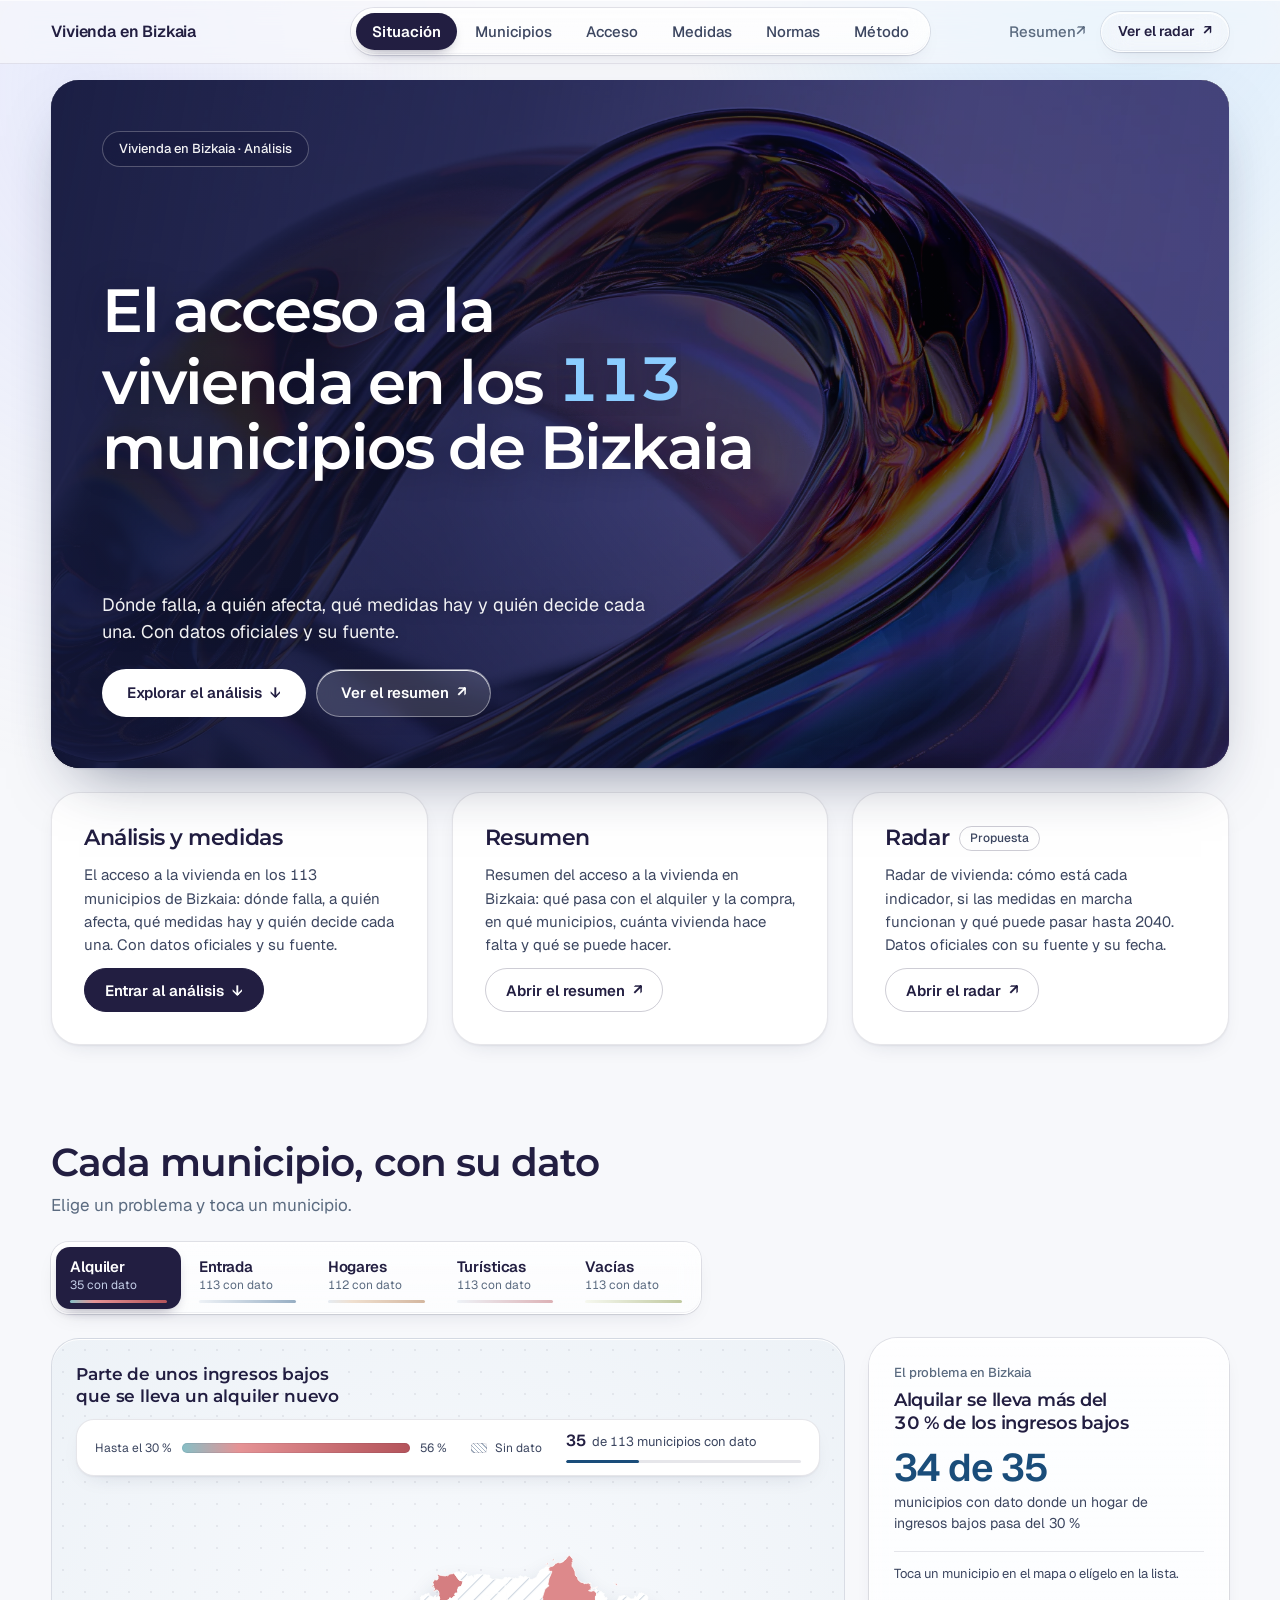
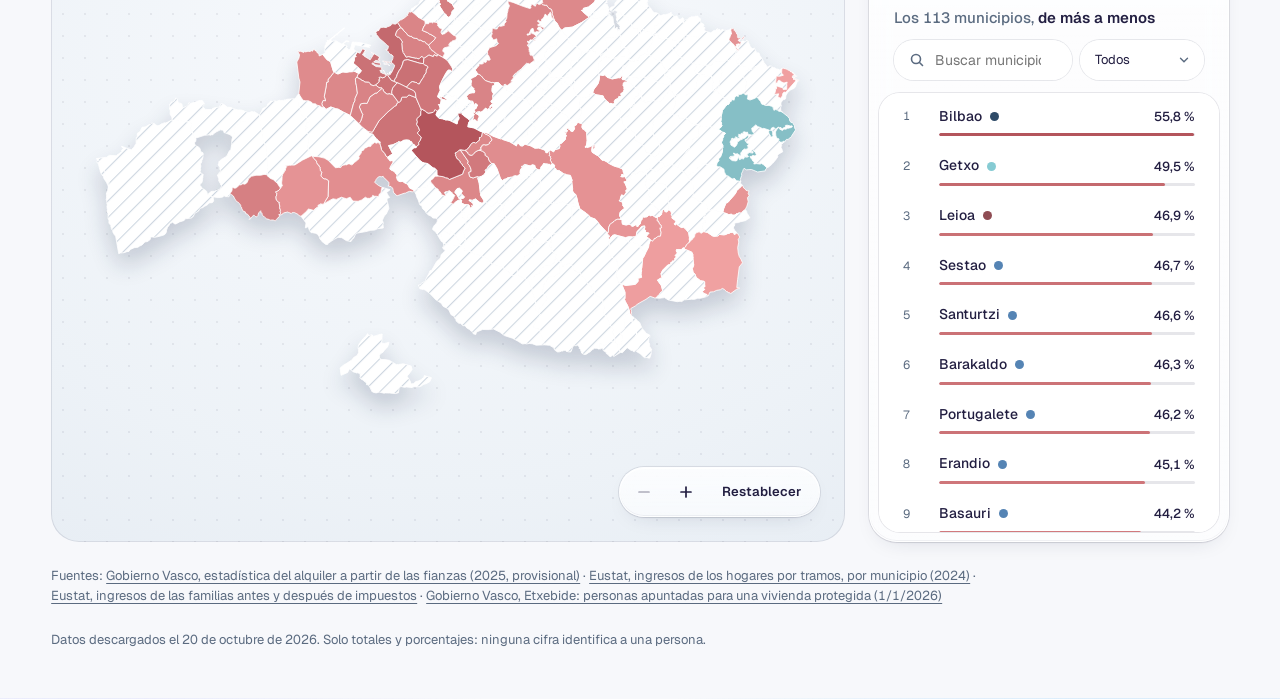
==== sprint-03-1/app/index.html @ aca53861 "Portada de dos tiempos: hero A/B con fondo flow y puerta a los tres productos; sin scroll-jacking ni" ====
<!doctype html>
<html lang="es">
<head>
  <meta charset="utf-8">
  <meta name="viewport" content="width=device-width, initial-scale=1, viewport-fit=cover">
  <title>Vivienda en Bizkaia · Análisis</title>
  <meta name="robots" content="noindex">
  <link rel="icon" href="data:,">
  <link rel="preconnect" href="https://fonts.googleapis.com">
  <link rel="preconnect" href="https://fonts.gstatic.com" crossorigin>
  <link rel="stylesheet" href="https://fonts.googleapis.com/css2?family=Montserrat:wght@500;600;700&family=Geist:wght@400;500;600&family=Geist+Mono:wght@400;500&display=swap">
  <!-- sistema tipográfico único (typography.css), tokens y materiales del Design System (tokens.css), marco compartido (cabecera, menú, botones)
       y una hoja por vista: solo está activa la de la vista abierta -->
  <link rel="stylesheet" href="css/typography.css">
  <link rel="stylesheet" href="css/tokens.css">
  <link rel="stylesheet" href="css/marco.css">
  <link rel="stylesheet" href="css/lectura.css">
  <link rel="stylesheet" href="css/situacion.css" id="css-situacion">
  <link rel="stylesheet" href="css/medidas.css" id="css-medidas">
  <link rel="stylesheet" href="css/medidas-diseno.css" id="css-medidas-diseno">
  <link rel="stylesheet" href="css/municipios.css" id="css-municipios">
  <link rel="stylesheet" href="css/acceso.css" id="css-acceso">
  <link rel="stylesheet" href="css/normas.css" id="css-normas">
  <link rel="stylesheet" href="css/metodo.css" id="css-metodo">
  <link rel="stylesheet" href="css/inicio.css">
  <link rel="stylesheet" href="css/movimiento.css">
  <script src="js/pre-inicio.js"></script>
  <script type="module" src="js/app.js"></script>
  <script type="module" src="js/nav.js"></script>
</head>
<body>
  <a class="salto" href="#vista" id="salto">Saltar al contenido</a>

  <!-- Marco único: las seis pestañas (Situación, Municipios, Acceso, Medidas, Normas y Método) se abren aquí, con el mismo marco, el mismo almacén de datos y el mismo sistema de diseño. -->
  <header class="banda">
    <a class="marca" href="#inicio">Vivienda en Bizkaia</a>
    <nav class="vistas vidrio" aria-label="Pestañas">
      <a href="#situacion" data-vista="situacion">Situación</a>
      <a href="#municipios" data-vista="municipios">Municipios</a>
      <a href="#acceso" data-vista="acceso">Acceso</a>
      <a href="#medidas" data-vista="medidas">Medidas</a>
      <a href="#normas" data-vista="normas">Normas</a>
      <a href="#metodo" data-vista="metodo">Método</a>
    </nav>
    <p class="vista-activa" id="vista-activa">Situación</p>
    <div class="banda-dcha">
      <ul class="otros-productos" aria-label="Otros productos">
        <li class="otro-resumen"><a class="enlace-ext" href="https://vizcaya-vivienda-resumen.vercel.app/" target="_blank" rel="noopener">Resumen <span aria-hidden="true">↗</span></a></li>
        <li><a class="btn vidrio" href="https://vizcaya-vivienda.vercel.app/" target="_blank" rel="noopener">Ver el radar <span aria-hidden="true">↗</span></a></li>
      </ul>
      <button type="button" class="menu-boton" id="menu-abrir" aria-haspopup="dialog" aria-controls="menu" aria-expanded="false">Menú</button>
    </div>
  </header>

  <dialog id="menu" class="menu" aria-label="Pestañas">
    <nav class="menu-lista" aria-label="Vistas">
      <a href="#situacion" data-vista="situacion">Situación</a>
      <a href="#municipios" data-vista="municipios">Municipios</a>
      <a href="#acceso" data-vista="acceso">Acceso</a>
      <a href="#medidas" data-vista="medidas">Medidas</a>
      <a href="#normas" data-vista="normas">Normas</a>
      <a href="#metodo" data-vista="metodo">Método</a>
    </nav>
    <section class="menu-otros" aria-labelledby="menu-otros-t">
      <h2 id="menu-otros-t">Otros productos</h2>
      <ul>
        <li><a class="enlace-ext" href="https://vizcaya-vivienda-resumen.vercel.app/" target="_blank" rel="noopener">Resumen <span aria-hidden="true">↗</span></a></li>
        <li><a class="btn" href="https://vizcaya-vivienda.vercel.app/" target="_blank" rel="noopener">Ver el radar <span aria-hidden="true">↗</span></a></li>
      </ul>
    </section>
    <form method="dialog"><button class="btn cerrar">Cerrar <span aria-hidden="true">×</span></button></form>
  </dialog>

  <!-- Inicio: solo se ve con la dirección raíz (html.con-inicio). Primero el hero (dos composiciones del MISMO contenido: ?hero=a editorial inmersiva, ?hero=b atlas primero),
       después la puerta a los tres productos y, debajo, la vista Situación de siempre. Los textos son los de las tres webs publicadas (sus descripciones); no hay cifras de adorno. -->
  <section id="inicio" class="hero" aria-label="Inicio">
    <div class="hero-card">
      <div class="hero-fondo" aria-hidden="true"><img alt="" decoding="async"></div>
      <div class="hero-mapa" aria-hidden="true"></div>
      <div class="hero-texto">
        <p class="hero-kicker rise" style="--i:0">Vivienda en Bizkaia · Análisis</p>
        <h1 class="hero-t rise" style="--i:1">El acceso a la vivienda en los <span class="hero-n n-munis" data-roll></span> municipios de Bizkaia</h1>
        <p class="hero-sub rise" style="--i:2">Dónde falla, a quién afecta, qué medidas hay y quién decide cada una. Con datos oficiales y su fuente.</p>
        <div class="hero-cta rise" style="--i:3">
          <a class="hero-btn primario" href="#situacion" data-ir="analisis" data-propuesta>Explorar el análisis <span aria-hidden="true">↓</span></a>
          <a class="hero-btn vidrio" href="https://vizcaya-vivienda-resumen.vercel.app/" target="_blank" rel="noopener">Ver el resumen <span aria-hidden="true">↗</span></a>
        </div>
      </div>
    </div>

    <div class="puertas" role="group" aria-label="Los tres productos">
      <article class="puerta">
        <h2 class="puerta-t">Análisis y medidas</h2>
        <p class="puerta-d">El acceso a la vivienda en los <span class="n-munis"></span> municipios de Bizkaia: dónde falla, a quién afecta, qué medidas hay y quién decide cada una. Con datos oficiales y su fuente.</p>
        <a class="puerta-a" href="#situacion" data-ir="analisis">Entrar al análisis <span aria-hidden="true">↓</span></a>
      </article>
      <article class="puerta">
        <h2 class="puerta-t">Resumen</h2>
        <p class="puerta-d">Resumen del acceso a la vivienda en Bizkaia: qué pasa con el alquiler y la compra, en qué municipios, cuánta vivienda hace falta y qué se puede hacer.</p>
        <a class="puerta-a" href="https://vizcaya-vivienda-resumen.vercel.app/" target="_blank" rel="noopener">Abrir el resumen <span aria-hidden="true">↗</span></a>
      </article>
      <article class="puerta">
        <h2 class="puerta-t">Radar <span class="puerta-tag" data-propuesta>Propuesta</span></h2>
        <p class="puerta-d">Radar de vivienda: cómo está cada indicador, si las medidas en marcha funcionan y qué puede pasar hasta 2040. Datos oficiales con su fuente y su fecha.</p>
        <a class="puerta-a" href="https://vizcaya-vivienda.vercel.app/" target="_blank" rel="noopener">Abrir el radar <span aria-hidden="true">↗</span></a>
      </article>
    </div>
  </section>

  <!-- La vista activa se monta aquí; solo hay una montada a la vez -->
  <main id="vista" tabindex="-1"></main>

  <div id="velo" aria-hidden="true"></div>  <!-- cubre el contenido durante el cambio de vista (css/movimiento.css) -->
  <div class="solo-lectores" role="status" aria-live="polite" data-anuncio></div>
</body>
</html>
---- sprint-03-1/app/css/typography.css ----
/* BIZKAIA · Sistema tipografico compartido v1.0 | Sprints 02 y 03
   Titulares: Montserrat. UI, texto y TODOS los numeros: Geist.
   Geist Mono se reserva exclusivamente para codigo tecnico (code/pre/kbd/samp).
   No cambia datos, unidades, formulas ni escalas cartograficas. */
:root {
  --font-heading: "Montserrat", "Segoe UI", system-ui, sans-serif;
  --font-body: "Geist", "Segoe UI", system-ui, sans-serif;
  --font-number: var(--font-body);
  --font-code: "Geist Mono", ui-monospace, "Cascadia Mono", Consolas, monospace;
  /* Compatibilidad con las hojas de estilo existentes */
  --f-display: var(--font-heading);
  --f-ui: var(--font-body);
  --f-data: var(--font-number);
  --f-code: var(--font-code);
}
body, button, input, select, textarea, table, svg text {
  font-variant-numeric: lining-nums tabular-nums;
}
svg text { font-family: var(--font-body); }
code, pre, kbd, samp { font-family: var(--font-code); }

/* Norma de cifras en TODA la interfaz. La regla de arriba solo alcanzaba a los elementos sin atajo `font:`; el atajo reinicia
   font-variant-numeric, así que cifras grandes, ranking y contadores quedaban sin cifras tabulares. !important para que gane
   al atajo en cualquier hoja de vista. No cambia ningún número, unidad ni formato: solo el diseño de los dígitos de Geist. */
*, *::before, *::after { font-variant-numeric: lining-nums tabular-nums !important; }
---- sprint-03-1/app/css/tokens.css ----
/* VIVIENDA EN BIZKAIA · Design System · tokens de interfaz (Astara Intelligence × Liquid Glass)
   ÚNICA fuente de verdad de: colores de interfaz, espaciado, radios, elevaciones, movimiento y materiales.
   Las familias tipográficas están en typography.css. Las rampas de datos (indicadores, líneas de medidas) NO están aquí:
   son semánticas y viven en el código de cada vista; ninguna capa de interfaz puede alterarlas.

   CAPAS DE MATERIAL
   L0 · Contenido: opaco. Mapa, leyenda, ranking, cifras, tablas, matrices, textos largos. Nunca lleva desenfoque.
   L1 · Vidrio funcional: navegación global, selector de problema, controles, panel contextual breve. Translúcido y contenido.
   L2 · Vidrio de foco: popover o panel temporal activo. Como máximo uno a la vez.
   Interpretación de la filosofía Liquid Glass (materiales, jerarquía, claridad), no una copia de la interfaz de Apple.

   DEGRADACIÓN: si el navegador no soporta backdrop-filter, o la persona pide menos transparencia o más contraste,
   los materiales pasan a superficies sólidas (más abajo). Si el contraste falla, se sube la opacidad antes que el desenfoque. */
:root {
  color-scheme: light;

  /* ---------- color de interfaz ---------- */
  --bg: #f7f8fb;
  --surface: #ffffff;
  --panel: #edf1f6;
  --ink: #221e41;
  --ink-2: #3c4660;
  --muted: #5b6b80;
  --line: rgba(34, 30, 65, .11);
  --line-2: rgba(34, 30, 65, .22);
  --accent: #1a4d7a;
  --accent-soft: #e6eef7;
  --ice: #8bcdff;
  --noche: #221e41;

  /* ---------- colores de datos de las vistas de consulta (semánticos; los mismos tonos que el mapa de Acceso y las fichas) ---------- */
  --dato-a: #1a4d7a;        /* municipio A, «decide», «cabe»: azul */
  --dato-b: #b4545b;        /* municipio B, problema, «no cabe»: rosa fuerte */
  --dato-b-suave: #f4a6a6;  /* «solo una de las dos», fondo de rejilla «larga» */
  --dato-b-fondo: #fbe9ea;
  --dato-a-fondo: #e6eef7;

  /* ---------- espaciado, medidas de marco ---------- */
  --s1: 4px; --s2: 8px; --s3: 12px; --s4: 16px; --s5: 24px; --s6: 32px; --s7: 48px; --s8: 64px; --s9: 96px;
  --margen: clamp(16px, 4vw, 56px);
  --banda: 64px;

  /* ---------- radios ---------- */
  --r-pildora: 999px;   /* controles, segmentos, botones */
  --r-panel: 28px;      /* escenarios y paneles grandes */
  --r-tarjeta: 18px;    /* tarjetas de cifra, barras */
  --r-chip: 12px;       /* celdas pequeñas */

  /* ---------- movimiento ---------- */
  --ease: cubic-bezier(.16, 1, .3, 1);
  --dur-control: 180ms; /* controles: 160–240 ms */
  --dur-panel: 260ms;   /* paneles: 220–320 ms */

  /* Movimiento (sistema Astara DCI §9): desacelerar hasta su sitio, sin rebote; las salidas son más rápidas.
     150 ms feedback · 240 ms estado · 420 ms capa o vista · 700 ms solo el momento firma (intensidad «expressive»).
     Intensidad por producto en <body data-motion="still | restrained | expressive"> (?mov=quieto|sobrio|expresivo). Solo transform y opacity. */
  --ease-out: cubic-bezier(.16, 1, .3, 1);
  --ease-inout: cubic-bezier(.65, 0, .35, 1);
  --t-fast: 150ms;
  --t-base: 240ms;
  --t-layout: 420ms;
  --t-focal: 420ms;
  --rise-y: 4px;

  /* ---------- elevación ---------- */
  --sombra-flotante: 0 1px 0 rgba(255, 255, 255, .7) inset, 0 10px 30px -12px rgba(26, 36, 70, .28);
  --elev-1: 0 1px 2px rgba(26, 36, 70, .06), 0 8px 24px -14px rgba(26, 36, 70, .22);
  --elev-2: 0 2px 4px rgba(26, 36, 70, .06), 0 22px 48px -20px rgba(26, 36, 70, .38);

  /* ---------- material L0 · contenido opaco ---------- */
  --opaco-fondo: var(--surface);
  --opaco-borde: var(--line);

  /* ---------- material L1 · vidrio funcional ---------- */
  --vidrio-fondo: rgba(255, 255, 255, .58);
  --vidrio-reflejo: linear-gradient(180deg, rgba(255, 255, 255, .55) 0%, rgba(255, 255, 255, .12) 100%);
  --vidrio-borde: rgba(255, 255, 255, .75);              /* borde óptico claro, hacia dentro */
  --vidrio-contorno: rgba(34, 30, 65, .10);               /* contorno fino exterior para separarlo del fondo */
  --vidrio-sombra: inset 0 1px 0 rgba(255, 255, 255, .9), inset 0 -1px 0 rgba(34, 30, 65, .05), 0 0 0 1px var(--vidrio-contorno), var(--elev-1);
  --vidrio-filtro: blur(14px) saturate(150%);   /* más ligero que 20 px / 170 %: el vidrio es el coste de pintado más alto de la interfaz */

  /* barra global (cabecera): más translúcida y sin sombra propia, solo línea inferior */
  --vidrio-barra-fondo: rgba(247, 248, 251, .66);
  --vidrio-barra-linea: rgba(34, 30, 65, .09);

  /* ---------- material L2 · vidrio de foco (uso excepcional) ---------- */
  --vidrio-foco-fondo: rgba(255, 255, 255, .8);
  --vidrio-foco-filtro: blur(28px) saturate(180%);
  --vidrio-foco-sombra: inset 0 1px 0 rgba(255, 255, 255, .95), 0 0 0 1px var(--vidrio-contorno), var(--elev-2);

  /* ---------- fondo ambiental (da al vidrio algo que refractar; discreto) ---------- */
  --ambiente:
    radial-gradient(52% 46% at 88% -8%, rgba(139, 205, 255, .34) 0%, rgba(139, 205, 255, 0) 70%),
    radial-gradient(46% 42% at 6% 4%, rgba(188, 196, 255, .26) 0%, rgba(188, 196, 255, 0) 70%);
}

body[data-motion="expressive"] { --t-focal: 700ms; }   /* el momento firma de cada vista */

/* ---------- Materiales (una sola definición; las vistas solo añaden la clase) ---------- */
.vidrio {
  background: var(--vidrio-reflejo), var(--vidrio-fondo);
  border: 1px solid var(--vidrio-borde);
  box-shadow: var(--vidrio-sombra);
  -webkit-backdrop-filter: var(--vidrio-filtro);
  backdrop-filter: var(--vidrio-filtro);
}
.vidrio-foco {
  background: var(--vidrio-foco-fondo);
  border: 1px solid var(--vidrio-borde);
  box-shadow: var(--vidrio-foco-sombra);
  -webkit-backdrop-filter: var(--vidrio-foco-filtro);
  backdrop-filter: var(--vidrio-foco-filtro);
}
.opaco {
  background: var(--opaco-fondo);
  border: 1px solid var(--opaco-borde);
}

/* ---------- Degradación a superficies sólidas ---------- */
@supports not ((backdrop-filter: blur(1px)) or (-webkit-backdrop-filter: blur(1px))) {
  :root {
    --vidrio-fondo: #f3f6fa; --vidrio-reflejo: none; --vidrio-filtro: none;
    --vidrio-barra-fondo: var(--bg);
    --vidrio-foco-fondo: #ffffff; --vidrio-foco-filtro: none;
  }
}
@media (prefers-reduced-transparency: reduce) {
  :root {
    --vidrio-fondo: #f3f6fa; --vidrio-reflejo: none; --vidrio-filtro: none;
    --vidrio-barra-fondo: var(--bg);
    --vidrio-foco-fondo: #ffffff; --vidrio-foco-filtro: none;
    --ambiente: none;
  }
}
@media (prefers-contrast: more) {
  :root {
    --vidrio-fondo: #ffffff; --vidrio-reflejo: none; --vidrio-filtro: none;
    --vidrio-borde: rgba(34, 30, 65, .45); --vidrio-contorno: rgba(34, 30, 65, .45);
    --vidrio-barra-fondo: var(--bg);
    --vidrio-foco-fondo: #ffffff; --vidrio-foco-filtro: none;
    --line: rgba(34, 30, 65, .3); --line-2: rgba(34, 30, 65, .5);
    --ambiente: none;
  }
}
---- sprint-03-1/app/css/marco.css ----
/* Tokens, radios, elevaciones y materiales: ver tokens.css (única fuente). */
*, *::before, *::after { box-sizing: border-box; }
[hidden] { display: none !important; }
html { scroll-padding-top: calc(var(--banda) + var(--s4)); scrollbar-color: var(--line-2) transparent; }

/* ---------- Barras de desplazamiento del sistema ----------
   Finas, redondeadas y sin flechas, en todos los contenedores con desplazamiento propio (ranking, listas, matrices, índices, fichas).
   Chrome, Edge y Safari: se dibujan con ::-webkit-scrollbar, y para eso hay que anular scrollbar-width y scrollbar-color (si no, Windows
   pinta su barra clásica con flechas, pegada al borde y encima de las cifras). Firefox mantiene la barra fina estándar de más arriba. */
@supports selector(::-webkit-scrollbar) {
  * { scrollbar-width: auto !important; scrollbar-color: auto !important; }
  ::-webkit-scrollbar { width: 14px; height: 14px; }
  ::-webkit-scrollbar-track, ::-webkit-scrollbar-corner { background: transparent; }
  ::-webkit-scrollbar-button { display: none; width: 0; height: 0; }
  ::-webkit-scrollbar-thumb { min-height: 36px; min-width: 36px; border: 4px solid transparent; border-radius: 999px; background-color: rgba(34, 30, 65, .28); background-clip: content-box; }
  ::-webkit-scrollbar-thumb:hover { background-color: rgba(34, 30, 65, .5); }
  ::-webkit-scrollbar-thumb:active { background-color: var(--ink); }
  /* Cajas redondeadas con desplazamiento propio (ranking, listas, fichas, matrices, índices): la barra va DENTRO de la caja, con aire respecto al
     borde (pulgar de 6 px a 8 px del borde) y alejada de las esquinas redondeadas, para que no parezca que se sale ni que pisa el contorno. */
  :is(.lista-scroll, .m-lista, .ficha, .panel-medida, .table-wrap, .lec-indice, .sin-dato ul, .m-stage > div:last-child)::-webkit-scrollbar { width: 22px; height: 22px; }
  :is(.lista-scroll, .m-lista, .ficha, .panel-medida, .table-wrap, .lec-indice, .sin-dato ul, .m-stage > div:last-child)::-webkit-scrollbar-thumb { border-width: 8px; }
  :is(.lista-scroll, .m-lista, .ficha, .panel-medida, .table-wrap, .lec-indice, .sin-dato ul, .m-stage > div:last-child)::-webkit-scrollbar-track:vertical { margin-block: 22px; }
  :is(.lista-scroll, .m-lista, .ficha, .panel-medida, .table-wrap, .lec-indice, .sin-dato ul, .m-stage > div:last-child)::-webkit-scrollbar-track:horizontal { margin-inline: 22px; }
}
body { margin: 0; background: var(--bg); color: var(--ink); font: 400 1rem/1.55 var(--f-ui); -webkit-font-smoothing: antialiased; text-rendering: optimizeLegibility; }
::selection { background: var(--ice); color: var(--ink); }
h1, h2, h3, p, ol, ul { margin: 0; padding: 0; }
ol, ul { list-style: none; }
a { color: inherit; text-underline-offset: .22em; text-decoration-thickness: 1px; }
button, select, input { font: inherit; color: inherit; }
:focus-visible { outline: 2px solid var(--accent); outline-offset: 3px; border-radius: 6px; }
main:focus { outline: none; }
.salto { position: absolute; left: var(--s4); top: -4rem; z-index: 100; background: var(--ink); color: #fff; padding: 10px 16px; border-radius: 999px; }
.salto:focus { top: var(--s3); }
.solo-lectores { position: absolute; width: 1px; height: 1px; overflow: hidden; clip-path: inset(50%); white-space: nowrap; }

/* ---------- Banda (igual que Sprint 01) ---------- */
body::before { content: ""; position: fixed; inset: 0 0 auto; height: env(safe-area-inset-top, 0px); z-index: 10; background: var(--bg); }
.banda { position: sticky; top: env(safe-area-inset-top, 0px); z-index: 40; height: var(--banda); display: grid; grid-template-columns: minmax(0, 1fr) auto minmax(0, 1fr); align-items: center; gap: var(--s5); padding: 0 max(var(--margen), env(safe-area-inset-right, 0px)) 0 max(var(--margen), env(safe-area-inset-left, 0px)); background: var(--vidrio-barra-fondo); -webkit-backdrop-filter: var(--vidrio-filtro); backdrop-filter: var(--vidrio-filtro); border-bottom: 1px solid var(--vidrio-barra-linea); box-shadow: 0 1px 0 rgba(255, 255, 255, .7) inset; }
.marca { font: 600 1rem/1 var(--f-ui); letter-spacing: -.01em; text-decoration: none; white-space: nowrap; padding: var(--s3) 0; }
/* navegación global: cápsula de vidrio L1; la sección abierta es una píldora oscura (estado inequívoco, también por peso y aria-current) */
.vistas { display: flex; align-items: center; gap: 2px; padding: 4px; border-radius: var(--r-pildora); }
.vistas a { position: relative; padding: 7px 16px; border-radius: var(--r-pildora); font-size: .9375rem; font-weight: 500; color: var(--ink-2); text-decoration: none; transition: color var(--dur-control) var(--ease), background-color var(--dur-control) var(--ease), box-shadow var(--dur-control) var(--ease); }
.vistas a:hover { color: var(--ink); background: rgba(255, 255, 255, .7); }
.vistas a[aria-current="page"] { background: var(--ink); color: #fff; font-weight: 600; box-shadow: 0 6px 14px -8px rgba(34, 30, 65, .65); }
.vista-activa { display: none; font-weight: 600; font-size: .9375rem; }
.banda-dcha { justify-self: end; display: flex; align-items: center; gap: var(--s4); }
.otros-productos { display: flex; align-items: center; gap: var(--s4); }
.enlace-ext { display: inline-flex; align-items: center; min-height: 40px; font-size: .9375rem; font-weight: 500; color: var(--muted); text-decoration: none; white-space: nowrap; }
.enlace-ext:hover { color: var(--ink); }
.menu-boton { display: none; min-height: 40px; padding: 8px 4px; background: none; border: 0; font-weight: 600; cursor: pointer; }

/* ---------- Botones ---------- */
.btn { display: inline-flex; align-items: center; gap: var(--s2); min-height: 40px; padding: 0 var(--s4); border: 1px solid var(--line-2); border-radius: var(--r-pildora); background: transparent; font-size: .875rem; font-weight: 600; text-decoration: none; cursor: pointer; white-space: nowrap; transition: background-color var(--dur-control), border-color var(--dur-control), transform .14s var(--ease); }
.btn:hover { background: var(--surface); border-color: var(--ink); }
.btn.vidrio { border: 1px solid var(--vidrio-borde); }
.btn.vidrio:hover { background: var(--surface); border-color: var(--ink); }
.btn:active { transform: translateY(1px); }
.btn.primary { min-height: 48px; padding: 0 var(--s5); background: var(--ink); border-color: var(--ink); color: #fff; font-size: .9375rem; }
.btn.primary:hover { background: var(--accent); border-color: var(--accent); }

/* ---------- Menú ---------- */
.menu { width: 100vw; max-width: none; height: 100dvh; max-height: none; margin: 0; border: 0; padding: var(--s9) var(--margen) var(--s7); background: var(--noche); color: #f1f5ff; }
.menu[open] { display: flex; flex-direction: column; gap: var(--s7); }
.menu::backdrop { background: rgba(10, 15, 34, .5); }
.menu-lista { display: grid; gap: var(--s1); }
.menu-lista a { padding: var(--s1) 0; font: 600 clamp(2rem, 1.4rem + 3vw, 3rem)/1.15 var(--f-ui); letter-spacing: -.02em; text-decoration: none; }
.menu-lista a:hover, .menu-lista a[aria-current="page"] { color: var(--ice); }
.menu-otros { display: grid; gap: var(--s3); }
.menu-otros h2 { font-size: .875rem; font-weight: 500; color: #b7c4e2; }
.menu-otros ul { display: flex; flex-wrap: wrap; align-items: center; gap: var(--s3) var(--s6); }
.menu .enlace-ext { color: #f1f5ff; font-size: 1.125rem; }
.menu .btn { color: #f1f5ff; border-color: rgba(241, 245, 255, .4); }
.menu .btn:hover { background: rgba(255, 255, 255, .08); border-color: #f1f5ff; }
.menu .cerrar { align-self: flex-start; margin-top: auto; }
.menu :focus-visible { outline-color: var(--ice); }
html.modal { overflow: hidden; }


/* pie base: Situación y Medidas lo redefinen en su hoja; el resto de vistas usa este */
.pie { display: grid; gap: var(--s1); max-width: 1520px; margin-inline: auto; padding: var(--s6) max(var(--margen), env(safe-area-inset-right, 0px)) var(--s9) max(var(--margen), env(safe-area-inset-left, 0px)); border-top: 1px solid var(--line); font-size: .875rem; color: var(--muted); }
---- sprint-03-1/app/css/lectura.css ----
/* Vistas de consulta (Municipios, Acceso, Normas, Método): composición y componentes compartidos.
   Cabecera con la tarea, barra de herramientas de vidrio (L1), índice interno de vidrio (L1) y bloques de contenido sólidos (L0).
   Los materiales y los tokens vienen de tokens.css; las familias, de typography.css. Cada vista añade su hoja (municipios.css, ...). */

.sr-only { position: absolute; width: 1px; height: 1px; overflow: hidden; clip-path: inset(50%); white-space: nowrap; }

/* ---------- Cabecera de la vista ---------- */
.lec { max-width: 1520px; margin-inline: auto; padding-inline: max(var(--margen), env(safe-area-inset-left, 0px)) max(var(--margen), env(safe-area-inset-right, 0px)); padding-bottom: var(--s7); }
.lec-cab { display: flex; flex-wrap: wrap; align-items: flex-end; justify-content: space-between; gap: var(--s5) var(--s6); padding-block: var(--s7) var(--s5); }
.lec-titulo { display: grid; gap: var(--s2); min-width: 0; max-width: 64ch; }
.lec-titulo h1 { font: 600 clamp(1.75rem, 1.25rem + 1.5vw, 2.625rem)/1.08 var(--f-display); letter-spacing: -.025em; text-wrap: balance; }
.lec-titulo .sub { color: var(--muted); font-size: 1.0625rem; }
.lec-titulo .sub b { color: var(--ink); font-weight: 600; }
.lec-herr { display: flex; flex-wrap: wrap; align-items: center; justify-content: flex-end; gap: var(--s3); min-width: 0; }

/* buscador (L1) */
.buscar-lec { display: flex; align-items: center; gap: 8px; height: 44px; padding: 0 16px; min-width: min(100%, 15rem); border-radius: var(--r-pildora); cursor: text; }
.buscar-lec svg { width: 16px; height: 16px; flex: none; fill: none; stroke: var(--muted); stroke-width: 1.6; stroke-linecap: round; }
.buscar-lec input { flex: 1; min-width: 0; height: 100%; border: 0; background: transparent; font-size: .9375rem; outline: none; }
.buscar-lec:focus-within { outline: 2px solid var(--accent); outline-offset: 2px; }
.lec-estado { display: inline-flex; align-items: baseline; gap: 6px; margin: 0; padding: 10px 18px; border-radius: var(--r-pildora); font-size: .9375rem; color: var(--ink-2); }
.lec-estado b { color: var(--ink); font-weight: 600; }

/* ---------- Cuerpo: índice interno + contenido ---------- */
.lec-cuerpo { display: grid; gap: var(--s5); align-items: start; }
.lec-cuerpo.con-lateral { grid-template-columns: 224px minmax(0, 1fr); }
.lec-cuerpo.con-pestanas { grid-template-columns: minmax(0, 1fr); }
.lec-contenido { min-width: 0; display: grid; gap: var(--s5); align-content: start; }

.lec-indice { z-index: 20; }
.lec-indice.lateral { position: sticky; top: calc(var(--banda) + var(--s4)); display: grid; gap: 2px; padding: var(--s3); border-radius: var(--r-tarjeta); max-height: calc(100dvh - var(--banda) - var(--s6)); overflow: auto; scrollbar-width: thin; }
.lec-indice.pestanas { position: sticky; top: calc(var(--banda) + var(--s2)); display: flex; flex-wrap: wrap; gap: 4px; width: fit-content; max-width: 100%; padding: 4px; border-radius: var(--r-pildora); }
.lec-indice-t, .lec-grupo { margin: 0; padding: 6px 12px 4px; font-size: .6875rem; font-weight: 600; letter-spacing: .08em; text-transform: uppercase; color: var(--muted); }
.lec-grupo { padding-top: var(--s3); }
.lec-cuerpo.con-pestanas .sec { scroll-margin-top: 56px; }  /* deja ver las pestañas fijas */
.lec-ir { text-align: left; padding: 8px 12px; border: 0; border-radius: 12px; background: transparent; color: var(--ink-2); font: 500 .875rem/1.3 var(--f-ui); cursor: pointer; transition: background-color var(--dur-control) var(--ease), color var(--dur-control) var(--ease); }
.lec-indice.pestanas .lec-ir { border-radius: var(--r-pildora); padding: 8px 16px; font-size: .9375rem; white-space: nowrap; }
.lec-ir:hover { background: rgba(255, 255, 255, .78); color: var(--ink); }
.lec-ir[aria-current="true"] { background: var(--ink); color: #fff; font-weight: 600; box-shadow: 0 6px 14px -8px rgba(34, 30, 65, .65); }

/* ---------- Bloques de contenido (L0, sólidos) ---------- */
.lec-contenido .sec, .lec-contenido .method-block { scroll-margin-top: var(--s4); padding: var(--s6); border: 1px solid var(--opaco-borde); border-radius: var(--r-panel); background: var(--opaco-fondo); box-shadow: var(--elev-1); }
.lec .sec-cab h2, .lec .method-block > h2 { font: 600 clamp(1.25rem, 1.05rem + .7vw, 1.75rem)/1.2 var(--f-display); letter-spacing: -.02em; text-wrap: balance; }
.lec .sec-cab .sub { margin-top: 6px; max-width: 62ch; color: var(--muted); }
.lec .sec-cuerpo { margin-top: var(--s5); }
.lec .fuente { margin-top: var(--s4); max-width: 80ch; font-size: .8125rem; line-height: 1.5; color: var(--muted); }
.lec .etiqueta { font-weight: 600; color: var(--ink-2); }
.lec .vacio { color: var(--muted); }
.lec .aviso-error { padding: var(--s5); border-radius: var(--r-tarjeta); background: var(--dato-b-fondo); color: var(--ink); }
.lec-contenido > .fuente, .sec-fuente { margin: 0; padding-inline: var(--s2); }

/* ---------- Controles segmentados (botones de valores reales) ---------- */
.lec .x-botones { display: flex; flex-wrap: wrap; gap: 4px; }
.lec [data-control].x-botones, .lec .x-botones[role="group"] { padding: 4px; border-radius: var(--r-tarjeta); background: var(--panel); }
.lec .opcion { min-height: 40px; padding: 0 16px; border: 0; border-radius: 14px; background: transparent; color: var(--ink); font: 500 .875rem/1.2 var(--f-ui); cursor: pointer; transition: background-color var(--dur-control) var(--ease), color var(--dur-control) var(--ease); }
.lec .opcion:hover { background: rgba(255, 255, 255, .8); }
.lec .opcion[aria-pressed="true"] { background: var(--ink); color: #fff; font-weight: 600; box-shadow: 0 6px 14px -8px rgba(34, 30, 65, .65); }

/* selectores nativos con el aspecto de los controles */
.lec select { height: 44px; max-width: 100%; padding: 0 36px 0 16px; border: 1px solid var(--vidrio-borde); border-radius: var(--r-pildora); background: rgba(255, 255, 255, .85) url("data:image/svg+xml,%3Csvg xmlns='http://www.w3.org/2000/svg' viewBox='0 0 16 16'%3E%3Cpath d='m4 6 4 4 4-4' fill='none' stroke='%235b6b80' stroke-width='1.6' stroke-linecap='round'/%3E%3C/svg%3E") no-repeat right 14px center / 14px; box-shadow: 0 0 0 1px var(--vidrio-contorno); font-size: .9375rem; appearance: none; -webkit-appearance: none; cursor: pointer; text-overflow: ellipsis; }

/* ---------- Piezas comunes que dibujan los renderizadores originales ---------- */
.lec .clave-puntos { display: flex; flex-wrap: wrap; gap: 8px 22px; margin-bottom: var(--s4); color: var(--muted); font-size: .8125rem; }
.lec .clave-puntos > span { display: inline-flex; align-items: center; gap: 8px; }
.lec .clave-puntos i { display: inline-block; flex: none; }
.lec .table-scroll { overflow-x: auto; }
.lec .pill { display: inline-flex; align-items: center; padding: 3px 12px; border-radius: var(--r-pildora); font-size: .8125rem; font-weight: 600; border: 1px solid var(--line-2); background: var(--panel); color: var(--ink-2); }
.lec .pill-oficial { background: var(--dato-a-fondo); border-color: var(--dato-a); color: var(--dato-a); }
.lec .pill-calculo { background: var(--surface); border-color: var(--ink); color: var(--ink); }
.lec .pill-aproximacion { background: var(--surface); border: 1px dashed var(--ink-2); color: var(--ink-2); }
.lec .pill-inline { margin-left: 6px; }
.lec a.pildora { display: inline-flex; align-items: center; gap: 10px; min-height: 48px; padding: 0 22px; border-radius: var(--r-pildora); background: var(--ink); color: #fff; font-weight: 600; text-decoration: none; transition: background-color var(--dur-control); }
.lec a.pildora:hover { background: var(--accent); }

@media (max-width: 1279px) { .lec-cuerpo.con-lateral { grid-template-columns: 200px minmax(0, 1fr); } }
@media (max-width: 1099px) {
  .lec-cuerpo.con-lateral { grid-template-columns: minmax(0, 1fr); }
  .lec-indice.lateral { position: static; max-height: none; }
}

/* ---------- Lienzo de mapa común (Situación, Acceso, barrios de Municipios) ----------
   Mismo fondo punteado y mismo marco que el mapa de Situación, relieve suave del territorio y, si lleva leyenda, una barra opaca ARRIBA. */
.mapa-lienzo, .barrios-mapa { position: relative; padding: var(--s5); border: 1px solid var(--line); border-radius: 28px; box-shadow: 0 1px 0 #fff inset;
  background: radial-gradient(rgba(34, 30, 65, .07) 1px, transparent 1.3px) 0 0 / 22px 22px, radial-gradient(120% 95% at 50% 38%, #f8fafd 0%, #edf2f7 58%, #e2e9f1 100%); }
.mapa-lienzo svg, .barrios-mapa svg { filter: drop-shadow(0 8px 10px rgba(23, 38, 74, .2)); }
.mapa-lienzo .alcance-clave { padding: 12px 18px; border: 1px solid var(--opaco-borde); border-radius: var(--r-tarjeta); background: var(--opaco-fondo); box-shadow: var(--elev-1); }
---- sprint-03-1/app/css/situacion.css ----
/* ---------- Explorador ----------
   Materiales (tokens.css): L1 vidrio = selector de problemas, controles del mapa y panel contextual; L0 opaco = mapa, leyenda,
   cifras y ranking. Los colores de datos no se tocan. */
/* fondo ambiental discreto: da al vidrio algo que refractar; solo mientras esta vista está activa */
body { background: var(--ambiente), var(--bg); }   /* sin background-attachment: fixed: repinta toda la ventana en cada fotograma de scroll */
.atlas { max-width: 1520px; margin-inline: auto; padding-inline: max(var(--margen), env(safe-area-inset-left, 0px)) max(var(--margen), env(safe-area-inset-right, 0px)); }
.atlas-cab { display: flex; flex-wrap: wrap; align-items: flex-end; justify-content: space-between; gap: var(--s5) var(--s6); padding-block: var(--s7) var(--s5); }
.atlas-titulo { display: grid; gap: var(--s2); min-width: 0; }
.atlas-titulo h1 { font: 600 clamp(1.75rem, 1.25rem + 1.5vw, 2.625rem)/1.08 var(--f-display); letter-spacing: -.025em; text-wrap: balance; }
.sub { color: var(--muted); font-size: 1.0625rem; }

/* Los cinco problemas: un control segmentado; cada opción lleva su propia rampa (la del indicador) */
.problemas { display: grid; grid-template-columns: repeat(5, minmax(0, 1fr)); gap: 4px; padding: 4px; border-radius: var(--r-tarjeta); width: min(100%, 650px); }
.problema { position: relative; display: grid; gap: 2px; justify-items: start; align-content: center; min-height: 62px; padding: 9px 14px 13px; border: 0; border-radius: 14px; background: transparent; text-align: left; cursor: pointer; transition: background-color var(--dur-control) var(--ease), color var(--dur-control) var(--ease), box-shadow var(--dur-control) var(--ease); }
.problema:hover { background: rgba(255, 255, 255, .62); }
.problema .p1 { font: 600 .9375rem/1.2 var(--f-ui); letter-spacing: -.01em; }
.problema .p2 { font: 400 .75rem/1.3 var(--f-data); color: var(--muted); }
.problema .p3 { position: absolute; left: 14px; right: 14px; bottom: 6px; height: 3px; border-radius: 3px; opacity: .45; transition: opacity .22s; }
.problema[aria-pressed="true"] { background: var(--ink); color: #fff; box-shadow: 0 8px 20px -10px rgba(34, 30, 65, .6); }
.problema[aria-pressed="true"] .p2 { color: #c3cde6; }
.problema[aria-pressed="true"] .p3 { opacity: 1; }
.problema:focus-visible { outline-offset: 2px; }

/* Escenario: mapa (protagonista) + panel persistente con ficha y lista */
.escenario { display: grid; grid-template-columns: minmax(0, 1fr) clamp(360px, 27vw, 410px); gap: var(--s5); height: clamp(600px, calc(100dvh - var(--banda) - 32px), 900px); }

.lienzo { position: relative; display: flex; flex-direction: column; min-width: 0; overflow: hidden; border-radius: 28px; border: 1px solid var(--line);
  background:
    radial-gradient(rgba(34, 30, 65, .07) 1px, transparent 1.3px) 0 0 / 22px 22px,
    radial-gradient(120% 95% at 50% 38%, #f8fafd 0%, #edf2f7 58%, #e2e9f1 100%);
  box-shadow: 0 1px 0 #fff inset; }
.lienzo-cab { position: relative; z-index: 3; flex: none; display: flex; flex-wrap: wrap; align-items: flex-start; justify-content: space-between; gap: var(--s3) var(--s4); padding: var(--s5) var(--s5) 0; }   /* título y leyenda ARRIBA del mapa */
.lienzo-cab > * { pointer-events: auto; }
.ind-titulo { max-width: 34ch; font: 600 1.0625rem/1.3 var(--f-display); letter-spacing: -.01em; text-wrap: balance; }
.mapa-zona { position: relative; flex: 1 1 0; min-height: 0; }
.herramientas { position: absolute; z-index: 4; bottom: var(--s5); right: var(--s5); display: flex; align-items: center; gap: 2px; padding: 4px; border-radius: var(--r-pildora); }
.herr { display: grid; place-items: center; width: 40px; height: 40px; border: 0; border-radius: 999px; background: transparent; cursor: pointer; transition: background-color .16s; }
.herr svg { width: 16px; height: 16px; fill: none; stroke: var(--ink); stroke-width: 1.7; stroke-linecap: round; }
.herr:hover:not(:disabled) { background: rgba(255, 255, 255, .75); }
.herr:disabled { opacity: .35; cursor: default; }
.herr-texto { width: auto; padding: 0 14px; font-size: .8125rem; font-weight: 600; }

.mapa { position: absolute; inset: 0; padding: var(--s4) 32px 84px; }
.mapa svg { display: block; width: 100%; height: 100%; overflow: visible; touch-action: manipulation; user-select: none; -webkit-user-select: none; }
.mapa svg.ampliado { cursor: grab; touch-action: none; }
.mapa svg.arrastrando { cursor: grabbing; }
.mapa .cargando { display: grid; place-items: center; height: 100%; color: var(--muted); font-size: .9375rem; }
.munis path { stroke: #ffffff; stroke-width: .8px; vector-effect: non-scaling-stroke; stroke-linejoin: round; cursor: pointer; outline: none; transition: opacity .28s var(--ease); }
.sombra { fill: #17264a; opacity: .2; pointer-events: none; }
.con-sel .munis path { opacity: .62; }
.marcas { pointer-events: none; }
.marca-sel { stroke: var(--ink); stroke-width: 2.25px; vector-effect: non-scaling-stroke; stroke-linejoin: round; }
.marca-hover { stroke: var(--ink); stroke-width: 1.4px; vector-effect: non-scaling-stroke; stroke-linejoin: round; }
.con-foco .marca-hover { stroke: var(--accent); stroke-width: 3px; }
.lienzo.entrada .mapa svg { animation: aparecer .9s var(--ease) both; }
@keyframes aparecer { from { opacity: 0; transform: translateY(14px) scale(.985); } }

.tip { position: absolute; z-index: 6; display: grid; gap: 1px; padding: 8px 12px; border-radius: 10px; background: rgba(34, 30, 65, .95); color: #fff; box-shadow: 0 10px 24px -10px rgba(10, 15, 34, .55); pointer-events: none; white-space: nowrap; }
.tip strong { font: 600 .875rem/1.25 var(--f-ui); }
.tip span { font: 400 .78rem/1.3 var(--f-data); color: #cfd8f0; }

.leyenda-bloque { position: relative; z-index: 3; flex: 1 1 100%; min-width: 0; display: grid; grid-template-columns: minmax(220px, 1.5fr) auto minmax(180px, 1fr); align-items: center; gap: 10px var(--s5); padding: 12px 18px; border-radius: var(--r-tarjeta); background: var(--opaco-fondo); border: 1px solid var(--opaco-borde); box-shadow: var(--elev-1); }
.leyenda { display: grid; grid-template-columns: auto minmax(40px, 1fr) auto; align-items: center; gap: 10px; font: 400 .75rem/1.2 var(--f-data); color: var(--ink-2); }
.leyenda .rampa { height: 10px; border-radius: 999px; box-shadow: 0 0 0 1px rgba(34, 30, 65, .08) inset; }
.ley-sin { display: flex; align-items: center; gap: 8px; font: 400 .75rem/1.2 var(--f-data); color: var(--ink-2); }
.muestra-sin, .perfil-sw.sin { width: 16px; height: 10px; border-radius: 3px; background: repeating-linear-gradient(45deg, #ffffff 0 2px, #aab7c6 2px 3px); box-shadow: 0 0 0 1px rgba(34, 30, 65, .14) inset; }
.cobertura { display: grid; grid-template-columns: auto 1fr; align-items: baseline; column-gap: 6px; font-size: .8125rem; color: var(--ink-2); }
.cobertura strong { font: 600 1rem/1 var(--f-data); color: var(--ink); }
.cob-barra { grid-column: 1 / -1; display: block; height: 3px; margin-top: 8px; border-radius: 3px; background: var(--line); overflow: hidden; }
.cob-barra i { display: block; height: 100%; background: var(--accent); border-radius: 3px; transition: width .4s var(--ease); }

/* Panel */
.panel { display: flex; flex-direction: column; min-width: 0; min-height: 0; border-radius: var(--r-panel); overflow: hidden; }
.ficha { flex: none; max-height: 64%; overflow: auto; padding: var(--s5) var(--s5) var(--s3); scrollbar-width: thin; }
.ficha-rotulo { font-size: .8125rem; font-weight: 500; color: var(--muted); }
.ficha-problema { margin-top: 6px; font: 600 1.125rem/1.28 var(--f-display); letter-spacing: -.015em; text-wrap: balance; }
.ficha-cifra { margin-top: var(--s3); font: 600 clamp(2rem, 1.6rem + 1vw, 2.5rem)/1.05 var(--f-data); letter-spacing: -.025em; color: var(--accent); }
.ficha-unidad { margin-top: 4px; font-size: .875rem; color: var(--ink-2); }
.source-line { margin-top: var(--s3); font-size: .75rem; line-height: 1.5; color: var(--muted); }
.ficha-pista { margin-top: var(--s4); padding-top: var(--s3); border-top: 1px solid var(--line); font-size: .8125rem; color: var(--ink-2); }
.ficha-cab { display: flex; align-items: center; justify-content: space-between; gap: var(--s3); }
.ficha-tipo { display: flex; align-items: center; gap: 8px; font-size: .8125rem; color: var(--muted); }
.punto-tipo { display: inline-block; flex: none; width: 9px; height: 9px; border-radius: 50%; }
.ficha-tipo .punto-tipo { display: none; }   /* en la ficha el tipo ya lo dice el texto; el punto de color se queda solo en la lista, donde es la única pista del tipo */
.ficha-cerrar { display: grid; place-items: center; width: 36px; height: 36px; margin: -6px -8px -6px 0; border: 0; border-radius: 999px; background: transparent; font-size: 1.375rem; line-height: 1; color: var(--muted); cursor: pointer; }
.ficha-cerrar:hover { background: rgba(255, 255, 255, .8); color: var(--ink); }
.ficha-nombre { display: flex; align-items: center; justify-content: space-between; gap: var(--s3); margin-top: 2px; }
.ficha-muni { min-width: 0; font: 600 clamp(1.5rem, 1.2rem + .8vw, 1.875rem)/1.1 var(--f-display); letter-spacing: -.025em; text-wrap: balance; }
.ficha-linea { display: flex; flex-wrap: wrap; align-items: baseline; justify-content: space-between; gap: 2px var(--s3); margin-top: 6px; }
.ficha-meta { margin-top: 4px; font-size: .8125rem; color: var(--muted); }
.ficha-dato { margin-top: var(--s4); padding: 14px 16px; border-radius: 16px; background: var(--opaco-fondo); border: 1px solid var(--opaco-borde); }
.ficha-ind { font-size: .8125rem; color: var(--ink-2); line-height: 1.4; }
.ficha-valor { font: 600 clamp(1.625rem, 1.3rem + .9vw, 2.125rem)/1.1 var(--f-data); letter-spacing: -.02em; }
.ficha-valor.sin { color: var(--muted); }
.ficha-puesto { font: 400 .75rem/1.3 var(--f-data); color: var(--muted); }
.nota { margin-top: 6px; font-size: .75rem; line-height: 1.45; color: var(--muted); }
.perfil { margin-top: var(--s4); }
.perfil-t { margin-bottom: 4px; font-size: .75rem; font-weight: 500; color: var(--muted); }
/* franja de cinco celdas: color del valor en la escala de ese problema, nombre corto y valor */
.perfil ul { display: grid; grid-template-columns: repeat(5, minmax(0, 1fr)); gap: 4px; }
.perfil li { display: flex; }
.perfil-b { display: grid; align-content: start; gap: 5px; width: 100%; min-height: 72px; padding: 8px 8px 9px; border: 1px solid var(--opaco-borde); border-radius: var(--r-chip); background: var(--opaco-fondo); text-align: left; cursor: pointer; transition: background-color var(--dur-control), border-color var(--dur-control); }
.perfil-b:hover { border-color: var(--line-2); }
.perfil-b[aria-pressed="true"] { background: var(--accent-soft); border-color: var(--accent); }
.perfil-sw { width: 100%; height: 6px; border-radius: 3px; box-shadow: 0 0 0 1px rgba(34, 30, 65, .1) inset; }
.perfil-sw.sin { width: 100%; height: 6px; }
.perfil-n { font-size: .75rem; font-weight: 600; line-height: 1.2; }
.perfil-v { font: 400 .6875rem/1.3 var(--f-data); color: var(--ink-2); overflow-wrap: anywhere; }
.fuente { margin-top: var(--s3); font-size: .75rem; line-height: 1.5; color: var(--muted); }
.etiqueta { font-weight: 600; color: var(--ink-2); }
.btn.primary.ir { flex: none; min-height: 40px; padding: 0 var(--s4); font-size: .8125rem; }

.lista { flex: 1; min-height: 0; display: flex; flex-direction: column; }
.lista-cab { flex: none; padding: var(--s3) var(--s5) var(--s3); }
.lista-cab h2 { font: 600 .9375rem/1.3 var(--f-ui); }
.suave { color: var(--muted); font-weight: 500; }
.lista-filtros { display: grid; grid-template-columns: minmax(0, 1fr) auto; gap: var(--s2); margin-top: var(--s3); }
.buscar { display: flex; align-items: center; gap: 8px; height: 40px; padding: 0 14px; border: 1px solid var(--vidrio-borde); border-radius: var(--r-pildora); background: rgba(255, 255, 255, .82); box-shadow: 0 0 0 1px var(--vidrio-contorno); cursor: text; }
.buscar:focus-within { outline: 2px solid var(--accent); outline-offset: 1px; }
.buscar svg { width: 16px; height: 16px; flex: none; fill: none; stroke: var(--muted); stroke-width: 1.6; stroke-linecap: round; }
.buscar input { flex: 1; min-width: 0; height: 100%; border: 0; background: transparent; font-size: .875rem; outline: none; }
#tipo { height: 40px; max-width: 124px; padding: 0 32px 0 14px; border: 1px solid var(--vidrio-borde); box-shadow: 0 0 0 1px var(--vidrio-contorno); border-radius: var(--r-pildora); background: rgba(255, 255, 255, .82) url("data:image/svg+xml,%3Csvg xmlns='http://www.w3.org/2000/svg' viewBox='0 0 16 16'%3E%3Cpath d='m4 6 4 4 4-4' fill='none' stroke='%235b6b80' stroke-width='1.6' stroke-linecap='round'/%3E%3C/svg%3E") no-repeat right 12px center / 14px; font-size: .8125rem; appearance: none; -webkit-appearance: none; cursor: pointer; text-overflow: ellipsis; }
.lista-scroll { flex: 1; min-height: 0; overflow: auto; overscroll-behavior: contain; scrollbar-width: thin; margin: 0 var(--s2) var(--s2); border-radius: 22px; background: var(--opaco-fondo); border: 1px solid var(--opaco-borde); }
.filas { padding: var(--s1) var(--s3) var(--s2); }
.fila { display: grid; grid-template-columns: 26px minmax(0, 1fr) auto; grid-template-areas: "pos nom v" ". barra barra"; align-items: center; column-gap: 10px; row-gap: 6px; width: 100%; min-height: 44px; padding: 9px 12px 10px; border: 0; border-radius: 12px; background: transparent; text-align: left; cursor: pointer; transition: background-color .16s; }
.fila:hover { background: var(--bg); }
.fila[aria-pressed="true"] { background: var(--accent-soft); }   /* sin franja de color en el borde */
.fila[aria-pressed="true"] .n { font-weight: 600; }
.fila .pos { grid-area: pos; font: 400 .75rem/1 var(--f-data); color: var(--muted); }
.fila .nom { grid-area: nom; display: flex; align-items: center; gap: 8px; min-width: 0; }
.fila .n { min-width: 0; overflow: hidden; text-overflow: ellipsis; white-space: nowrap; font-size: .875rem; font-weight: 500; }
.fila .t { display: inline-flex; align-items: center; gap: 6px; flex: none; font-size: .6875rem; color: var(--muted); }
.fila .v { grid-area: v; font: 500 .8125rem/1 var(--f-data); white-space: nowrap; }
.fila .barra { grid-area: barra; display: block; height: 3px; border-radius: 3px; background: var(--line); overflow: hidden; }
.fila .barra i { display: block; height: 100%; border-radius: 3px; }
.fila-fuera { margin-top: var(--s2); padding-top: var(--s2); border-top: 1px dashed var(--line-2); }
.vacia { padding: var(--s4) var(--s3); font-size: .8125rem; color: var(--muted); }
.lista-pie { display: grid; gap: var(--s2); margin: 0 var(--s5); padding: var(--s3) 0 var(--s5); border-top: 1px solid var(--line); }
.lista-pie .btn { justify-self: start; }
.sin-dato summary { display: flex; align-items: center; min-height: 32px; font-size: .8125rem; font-weight: 500; color: var(--ink-2); cursor: pointer; }
.sin-dato summary::before { content: ""; width: 16px; height: 10px; margin-right: 8px; border-radius: 3px; background: repeating-linear-gradient(45deg, #ffffff 0 2px, #aab7c6 2px 3px); box-shadow: 0 0 0 1px rgba(34, 30, 65, .14) inset; }
.sin-dato ul { display: flex; flex-wrap: wrap; gap: 6px; max-height: 168px; overflow: auto; padding: 6px 2px 2px; }
.sin-b { min-height: 36px; padding: 4px 12px; border: 1px solid var(--line-2); border-radius: 999px; background: var(--surface); font-size: .75rem; cursor: pointer; }
.sin-b:hover { border-color: var(--ink); }
.sin-b[aria-pressed="true"] { background: var(--ink); border-color: var(--ink); color: #fff; }
.lista-pie .nota { margin: 0; }

/* «Fuentes» del problema abierto, al pie de la página */
.fuentes-pie { padding: var(--s5) 18% 0 0; }
.fuentes-pie .source-line { margin: 0; font: 400 .8125rem/1.55 var(--f-ui); }
.fecha { padding-block: var(--s5) var(--s7); font-size: .8125rem; color: var(--muted); }

/* ---------- Pie y etiqueta de prototipo ---------- */
.pie { display: grid; gap: var(--s1); max-width: 1520px; margin-inline: auto; padding: var(--s6) max(var(--margen), env(safe-area-inset-right, 0px)) var(--s9) max(var(--margen), env(safe-area-inset-left, 0px)); border-top: 1px solid var(--line); font-size: .875rem; color: var(--muted); }
.marcar [data-propuesta] { outline: 2px dashed #d4620a; outline-offset: 2px; }

/* ---------- Pantallas medianas y móviles ---------- */
@media (max-width: 1279px) {
  .problemas { width: 100%; }
  .atlas-cab { align-items: stretch; }
}
@media (max-width: 1099px) {
  .vistas { display: none; }
  .vista-activa, .menu-boton { display: block; }
  .banda { grid-template-columns: auto minmax(0, 1fr) auto; }
  .vista-activa { justify-self: center; }
  .atlas-cab { padding-block: var(--s6) var(--s4); }
  .escenario { grid-template-columns: minmax(0, 1fr); height: auto; }
  .lienzo { display: flex; flex-direction: column; border-radius: 24px; }
  .lienzo-cab { position: static; padding: var(--s4) var(--s4) 0; align-items: center; }
  .mapa-zona { position: relative; inset: auto; height: clamp(280px, 68vw, 560px); }
  .mapa { padding: 60px var(--s3) var(--s3); }
  .herramientas { top: var(--s2); right: var(--s3); }
  .leyenda-bloque { position: static; width: auto; margin: 0 var(--s3) var(--s3); box-shadow: none; }
  .panel { border-radius: 24px; overflow: visible; }
  .ficha { max-height: none; overflow: visible; }
  .lista-scroll { overflow: visible; }
  .leyenda-bloque { grid-template-columns: minmax(0, 1fr); }
}
@media (max-width: 899px) { .otro-resumen { display: none; } }
@media (max-width: 640px) {
  .banda { gap: 10px; }
  .vista-activa { min-width: 0; overflow: hidden; text-overflow: ellipsis; }
  .problemas { grid-template-columns: repeat(6, minmax(0, 1fr)); border-radius: 16px; }
  .problema { grid-column: span 2; min-height: 56px; padding: 8px 10px 12px; }
  .problema:nth-child(n + 4) { grid-column: span 3; }
  .problema .p3 { left: 10px; right: 10px; }
  .ind-titulo { font-size: .9375rem; }
  .mapa { padding-top: 54px; }
  .perfil ul { gap: 3px; }
  .perfil-b { padding: 7px 6px 8px; }
  .perfil-n { font-size: .6875rem; overflow-wrap: anywhere; }
  .ficha { padding: var(--s4); }
  .lista-cab, .lista-pie { padding-inline: var(--s4); }
  .filas { padding-inline: var(--s1); }
  .lista-filtros { grid-template-columns: minmax(0, 1fr); }
  #tipo { max-width: none; width: 100%; }
}
@media (max-width: 380px) {
  .otros-productos { display: none; }
  .banda { gap: 8px; }
  .marca { font-size: .875rem; }
  .vista-activa, .menu-boton { font-size: .875rem; }
  .problema .p1 { font-size: .875rem; }
}
@media (prefers-reduced-motion: reduce) {
  *, *::before, *::after { transition-duration: 0s !important; animation-duration: 0s !important; scroll-behavior: auto !important; }
}
---- sprint-03-1/app/css/medidas.css ----
/* Sprint 03 · Explorador de Medidas (Explorar · Entender · Comparar · Alternativas). PROTOTIPO de escritorio.
   Base visual en medidas.css (tokens de Astara de Sprint 01 · B v2 y Sprint 02). Provisional hasta tener el sistema de diseño
   definitivo. Los colores que CODIFICAN datos no se tocan: el de cada línea de actuación (Plano) y los de estado (mapa de la
   ficha) vienen de los módulos originales. */

/* ---------- Cabecera de la vista y modos ---------- */
[hidden] { display: none !important; }
.medidas { max-width: 1680px; margin-inline: auto; padding-inline: max(var(--margen), env(safe-area-inset-left, 0px)) max(var(--margen), env(safe-area-inset-right, 0px)); }
.vista-cab { padding-block: var(--s6) var(--s4); display: grid; gap: var(--s2); }
.vista-cab h1 { font: 600 clamp(1.625rem, 1.2rem + 1.2vw, 2.25rem)/1.1 var(--f-display); letter-spacing: -.025em; text-wrap: balance; }
.sub { color: var(--muted); font-size: 1.0625rem; max-width: 120ch; }
.sub b { color: var(--ink); font-family: var(--f-ui); font-weight: 600; } /* Geist se carga hasta 600: sin síntesis de negrita */
.cabecera-modos { position: sticky; top: calc(var(--banda) + env(safe-area-inset-top, 0px)); z-index: 30; margin-inline: calc(var(--margen) * -1); padding: var(--s2) var(--margen); background: color-mix(in srgb, var(--bg) 92%, transparent); backdrop-filter: blur(10px); -webkit-backdrop-filter: blur(10px); border-bottom: 1px solid var(--line); }
.modos { display: inline-flex; gap: 4px; padding: 4px; background: var(--panel); border-radius: 16px; }
.modo { display: grid; place-items: center; min-height: 44px; padding: 0 var(--s5); border-radius: 12px; font: 600 .9375rem/1 var(--f-ui); color: var(--ink-2); text-decoration: none; transition: background-color .2s var(--ease), color .2s; }
.modo:hover { background: rgba(255, 255, 255, .7); }
.modo[aria-current="page"] { background: var(--ink); color: #fff; box-shadow: 0 8px 20px -10px rgba(34, 30, 65, .6); }

/* ---------- Rejilla: criterios | escenario | panel ---------- */
.shell { display: grid; grid-template-columns: 288px minmax(0, 1fr); gap: var(--s6); align-items: start; padding-block: var(--s4) var(--s8); }
.shell[data-modo]:not([data-modo="explorar"]) { grid-template-columns: minmax(0, 1fr); }
.shell[data-detalle="abierto"] { grid-template-columns: 288px minmax(0, 1fr) 392px; }
.escenario { min-width: 0; }
body.con-bandeja .shell { padding-bottom: 112px; }
.filtros { position: sticky; top: calc(var(--banda) + 78px); max-height: calc(100dvh - var(--banda) - 96px); overflow: auto; padding: var(--s5); border: 1px solid var(--line); border-radius: 20px; background: var(--surface); scrollbar-width: thin; display: grid; gap: var(--s4); align-content: start; }
.f-titulo { font: 600 .9375rem/1.3 var(--f-ui); letter-spacing: -.01em; }
.campo { display: grid; gap: 6px; }
.field-label { font-size: .8125rem; font-weight: 500; color: var(--muted); }
.select, .eligen select { width: 100%; height: 40px; padding: 0 32px 0 12px; border: 1px solid var(--line-2); border-radius: 12px; background: var(--surface) url("data:image/svg+xml,%3Csvg xmlns='http://www.w3.org/2000/svg' viewBox='0 0 16 16'%3E%3Cpath d='m4 6 4 4 4-4' fill='none' stroke='%235b6b80' stroke-width='1.6' stroke-linecap='round'/%3E%3C/svg%3E") no-repeat right 10px center / 14px; font-size: .8125rem; appearance: none; -webkit-appearance: none; cursor: pointer; text-overflow: ellipsis; }
.note { font-size: .8125rem; line-height: 1.5; color: var(--muted); }
.btn-link { align-self: start; min-height: 36px; padding: 0; border: 0; background: none; font-size: .8125rem; font-weight: 600; text-decoration: underline; text-underline-offset: .2em; cursor: pointer; }
a.btn-link { display: inline-flex; align-items: center; }

/* botones de opción (línea, peso, Plano/Matriz, ya) */
.x-botones { display: flex; flex-wrap: wrap; gap: 4px; }
.opcion { display: inline-flex; align-items: center; min-height: 36px; padding: 0 12px; border: 1px solid var(--line-2); border-radius: 999px; background: transparent; font-size: .8125rem; font-weight: 500; cursor: pointer; transition: background-color .16s, border-color .16s, color .16s; }
.opcion:hover { border-color: var(--ink); background: var(--surface); }
.opcion[aria-pressed="true"] { background: var(--ink); border-color: var(--ink); color: #fff; }
.opcion.ancho { justify-content: center; width: 100%; }
.filtro-lineas .opcion[style]::before { content: ""; width: 10px; height: 10px; border-radius: 50%; margin-right: 8px; background: var(--punto); box-shadow: 0 0 0 1.5px rgba(255, 255, 255, .85); flex: none; }
.x-grupo { display: grid; gap: 6px; }
.x-etq { font-size: .8125rem; font-weight: 600; }
.x-grupo .x-botones { display: grid; grid-template-columns: repeat(4, minmax(0, 1fr)); gap: 3px; }
.x-grupo .opcion { justify-content: center; padding: 0 2px; border-radius: 10px; font-size: .75rem; }
.pesos { display: grid; gap: var(--s3); padding-top: var(--s4); border-top: 1px solid var(--line); }

/* ---------- Cabecera de la representación ---------- */
.rep-cab { display: flex; flex-wrap: wrap; align-items: center; gap: var(--s3) var(--s5); }
.rep-toggle { display: inline-flex; gap: 3px; padding: 3px; background: var(--panel); border-radius: 999px; }
.rep-toggle .opcion { min-height: 38px; padding: 0 var(--s5); border-color: transparent; font-weight: 600; }
.cuenta { font-size: 1rem; }
.cuenta b { font: 600 1.375rem/1 var(--f-data); letter-spacing: -.02em; margin-right: 2px; }
.chips-filtro { display: flex; flex-wrap: wrap; gap: 6px; }
.chip { display: inline-flex; align-items: center; gap: 4px; min-height: 32px; padding: 0 4px 0 12px; border-radius: 999px; background: var(--accent-soft); font-size: .8125rem; font-weight: 500; }
.chip-quitar { display: grid; place-items: center; width: 28px; height: 28px; border: 0; border-radius: 999px; background: transparent; font-size: 1.125rem; line-height: 1; color: var(--ink-2); cursor: pointer; }
.chip-quitar:hover { background: rgba(34, 30, 65, .1); }
.rep-titulo { display: grid; gap: 4px; margin-block: var(--s4) var(--s3); }
.rep-titulo h2 { font: 600 1.375rem/1.2 var(--f-display); letter-spacing: -.02em; }
.vacio { padding: var(--s7); border: 1px dashed var(--line-2); border-radius: 20px; display: grid; gap: var(--s3); justify-items: start; }
.vacio b { font: 600 1.5rem/1.2 var(--f-data); }

/* ---------- Plano ---------- */
.plano-caja { position: relative; max-width: 960px; }
.burbujas-marco { border-radius: 20px; background: var(--surface); border: 1px solid var(--line); padding: var(--s3); }
.burbujas { display: block; width: 100%; height: auto; max-height: max(380px, calc(100dvh - var(--banda) - 360px)); } /* el SVG se escala (viewBox) para que el Plano entero quepa en la ventana; las coordenadas no cambian */
.burbujas .eje { font: 600 19px var(--f-ui); fill: var(--muted); }
.burbuja { outline: none; cursor: pointer; }
.burbuja circle:not(.aro) { stroke: var(--surface); stroke-width: 2; transition: opacity .4s ease, transform .3s var(--ease); transform-box: fill-box; transform-origin: center; }
.burbuja .id { font: 600 15px var(--f-ui); fill: #ffffff; pointer-events: none; transition: opacity .4s ease; }
.burbuja .id.oscura { fill: var(--ink); }
.burbuja:hover circle:not(.aro) { transform: scale(1.12); }
.burbuja.apagada circle:not(.aro), .burbuja.apagada .id { opacity: .12; }
.burbuja.apagada { pointer-events: none; }
.burbuja.elegida.apagada { pointer-events: auto; }
.burbuja .aro { stroke: transparent; stroke-width: 3; pointer-events: none; }
.burbuja.elegida .aro-sel { stroke: var(--ink); stroke-width: 3.5; }
.burbuja.abierta .aro-foco { stroke: var(--accent); stroke-width: 2; stroke-dasharray: 4 3; }
.burbuja:focus-visible .aro-foco { stroke: var(--accent); stroke-width: 3.5; stroke-dasharray: none; }
.leyenda-lineas { display: flex; flex-wrap: wrap; gap: 6px var(--s5); margin-top: var(--s3); font-size: .8125rem; color: var(--ink-2); }
.leyenda-lineas li { display: inline-flex; align-items: center; gap: 8px; }
.leyenda-lineas i { width: 11px; height: 11px; border-radius: 50%; }
.tip { position: absolute; z-index: 6; display: grid; gap: 1px; padding: 8px 12px; border-radius: 10px; background: rgba(34, 30, 65, .95); color: #fff; box-shadow: 0 10px 24px -10px rgba(10, 15, 34, .55); pointer-events: none; max-width: 340px; }
.tip strong { font: 600 .8125rem/1.3 var(--f-ui); }
.tip span { font: 400 .75rem/1.3 var(--f-data); color: #cfd8f0; }

/* ---------- Matriz ---------- */
.table-wrap { max-height: calc(100dvh - var(--banda) - 232px); min-height: 280px; overflow: auto; border: 1px solid var(--line); border-radius: 20px; background: var(--surface); scrollbar-width: thin; }
.table-wrap:focus-visible { outline-offset: -2px; }
.matrix-table { border-collapse: separate; border-spacing: 0; width: max-content; min-width: 100%; font-size: .8125rem; line-height: 1.45; }
.matrix-table th, .matrix-table td { padding: 10px 12px; text-align: left; vertical-align: top; background: var(--surface); border-bottom: 1px solid var(--line); }
.matrix-table thead th { position: sticky; top: 0; z-index: 3; font-weight: 600; background: var(--panel); white-space: nowrap; }
.matrix-table tbody tr:hover > * { background: #f5f8fc; }
.matrix-table tr.elegida > * { background: var(--accent-soft); }
.matrix-table tr.abierta > * { box-shadow: inset 0 1px 0 var(--accent), inset 0 -1px 0 var(--accent); }
.matrix-table td.num { font-family: var(--f-data); white-space: nowrap; }
.matrix-table .col-sel { position: sticky; left: 0; z-index: 2; width: 44px; min-width: 44px; text-align: center; }
.matrix-table thead .col-sel { z-index: 4; }
.matrix-table .col-sel input { width: 18px; height: 18px; accent-color: var(--ink); cursor: pointer; }
.matrix-table .col-sel input:disabled { cursor: not-allowed; opacity: .4; }
.matrix-table tbody th.row-name { min-width: 15rem; max-width: 19rem; font-weight: 600; }
.matrix-table .m-mag { min-width: 15rem; }
.matrix-table a { font-weight: 600; }
.row-off th, .row-off td { color: var(--muted); }
.ev { font-weight: 600; }
.muted { color: var(--muted); }
.pill { display: inline-block; margin-top: 4px; padding: 2px 10px; border-radius: 999px; background: var(--bg); font-size: .75rem; font-weight: 600; }
.pill-off { display: table; background: var(--panel); }
.matriz-notas { display: grid; gap: var(--s2); margin-top: var(--s4); max-width: 100ch; }

/* ---------- Panel contextual (no modal) ---------- */
.panel-medida { position: sticky; top: calc(var(--banda) + 78px); max-height: calc(100dvh - var(--banda) - 96px); overflow: auto; padding: var(--s5); border: 1px solid var(--line); border-radius: 20px; background: var(--surface); box-shadow: var(--sombra-flotante); scrollbar-width: thin; display: grid; gap: var(--s4); align-content: start; }
.panel-cab { display: flex; align-items: center; justify-content: space-between; gap: var(--s3); }
.medida-id { display: inline-flex; align-items: center; gap: 8px; font: 600 .875rem/1 var(--f-ui); color: var(--muted); }
.medida-id::before { content: ""; width: 12px; height: 12px; border-radius: 50%; background: var(--linea); }
.medida-nombre { font: 600 1.375rem/1.2 var(--f-display); letter-spacing: -.02em; text-wrap: balance; outline: none; }
.cerrar-panel { display: grid; place-items: center; width: 36px; height: 36px; margin: -6px -8px -6px 0; border: 0; border-radius: 999px; background: transparent; font-size: 1.5rem; line-height: 1; color: var(--muted); cursor: pointer; }
.cerrar-panel:hover { background: var(--panel); color: var(--ink); }
.panel-acciones { display: flex; flex-wrap: wrap; align-items: center; gap: var(--s2); }
.btn.on { background: var(--accent-soft); border-color: var(--accent); }
.btn:disabled { opacity: .45; cursor: not-allowed; }
.btn.off { opacity: .5; cursor: not-allowed; }
.nota-corta, .fuera-nota { font-size: .8125rem; color: var(--ink-2); }
.fuera-nota { padding: 8px 12px; border-radius: 10px; background: #fff4e2; border: 1px solid #f0cf9c; }
.criterios { display: grid; gap: 1px; margin: 0; background: var(--line); border-radius: 12px; overflow: hidden; }
.criterios > div { display: grid; grid-template-columns: 9rem minmax(0, 1fr); gap: var(--s3); padding: 9px 12px; background: var(--surface); }
.criterios dt { font-size: .8125rem; color: var(--muted); }
.criterios dd { margin: 0; font-size: .8125rem; font-weight: 600; }
.texto { display: grid; gap: 6px; }
.texto h3 { font: 600 .9375rem/1.3 var(--f-display); }
.texto-largo { font-size: .875rem; line-height: 1.6; color: var(--ink-2); max-width: 75ch; }
.leer-mas { justify-self: start; min-height: 32px; padding: 0; border: 0; background: none; font-size: .8125rem; font-weight: 600; color: var(--accent); text-decoration: underline; text-underline-offset: .2em; cursor: pointer; }
.src-list { display: grid; gap: 2px; font-size: .8125rem; }
.panel-enlaces { display: flex; flex-wrap: wrap; gap: var(--s2) var(--s5); padding-top: var(--s3); border-top: 1px solid var(--line); }

/* ---------- Ficha completa y comparación ---------- */
.medida-ficha { display: grid; gap: var(--s5); }
.medida-ficha .medida-nombre { font-size: clamp(1.75rem, 1.3rem + 1.4vw, 2.5rem); max-width: 30ch; }
.volver { font-weight: 600; }
.ficha-cols { display: grid; grid-template-columns: minmax(0, 1.2fr) minmax(0, 1fr); gap: var(--s7); align-items: start; }
.medida-textos { display: grid; gap: var(--s5); }
.medida-mapa-t { font: 600 .9375rem/1.3 var(--f-display); margin-bottom: var(--s3); }
.medida-mapa { display: grid; gap: var(--s3); }
.mapa-lienzo svg { display: block; width: 100%; height: auto; max-height: 460px; }
.alcance-clave { display: grid; gap: 6px; font-size: .8125rem; }
.alcance-clave i { display: inline-block; width: 14px; height: 14px; border-radius: 4px; margin-right: 10px; vertical-align: -.1em; box-shadow: inset 0 0 0 1px rgba(34, 30, 65, .25); }
.alcance-clave i.borde { background: #fff; box-shadow: inset 0 0 0 2px var(--ink); }
.fuente { font-size: .8125rem; color: var(--muted); }
.etiqueta { font-weight: 600; color: var(--ink-2); }
.vista-titulo { font: 600 clamp(1.5rem, 1.2rem + 1vw, 2rem)/1.15 var(--f-display); letter-spacing: -.02em; }
#v-comparar, #v-alternativas { display: grid; gap: var(--s4); align-content: start; }
.tabla.comparar-medidas { display: grid; border: 1px solid var(--line); border-radius: 20px; overflow: clip; background: var(--surface); }
.comparar-medidas .fila { display: grid; grid-template-columns: minmax(0, 13rem) repeat(var(--n), minmax(0, 1fr)); gap: var(--s5); padding: 12px var(--s5); border-bottom: 1px solid var(--line); font-size: .875rem; }
.comparar-medidas .fila:last-child { border-bottom: 0; }
.comparar-medidas .cab { position: sticky; top: calc(var(--banda) + 65px); z-index: 5; background: var(--panel); align-items: start; }
.comparar-medidas .cab [role="columnheader"] { position: relative; display: grid; gap: 6px; padding-right: 36px; font: 600 1rem/1.25 var(--f-display); }
.comparar-medidas [role="rowheader"] { display: grid; gap: 4px; align-content: start; font-weight: 600; color: var(--ink-2); font-size: .8125rem; }
.comparar-medidas [role="cell"] { min-width: 0; line-height: 1.55; }
.comparar-medidas .celda-larga { color: var(--ink-2); }
.comparar-medidas .fila.difiere { background: #f7faff; }
.marca-difiere { justify-self: start; padding: 0 8px; border-radius: 999px; background: var(--accent-soft); color: var(--accent); font-size: .6875rem; font-weight: 600; }
.quitar { font-family: var(--f-ui); position: absolute; top: -4px; right: -6px; display: grid; place-items: center; width: 32px; height: 32px; border: 0; border-radius: 999px; background: transparent; font-size: 1.375rem; line-height: 1; cursor: pointer; }
.quitar:hover { background: rgba(34, 30, 65, .1); }
.sec-comp { display: grid; gap: var(--s3); margin-top: var(--s5); }
.sec-comp h3 { font: 600 1.125rem/1.3 var(--f-display); }
.eligen { display: grid; grid-template-columns: repeat(3, minmax(0, 1fr)) auto; gap: var(--s4); align-items: end; max-width: 1100px; }
.eligen p { margin: 0; }

/* ---------- Entender ---------- */
.entender { display: grid; gap: var(--s4); }
.subtabs { display: inline-flex; gap: 4px; padding: 4px; background: var(--panel); border-radius: 14px; justify-self: start; }
.subtab { min-height: 40px; padding: 0 var(--s5); border: 0; border-radius: 10px; background: transparent; font: 600 .875rem/1 var(--f-ui); cursor: pointer; }
.subtab[aria-selected="true"] { background: var(--surface); box-shadow: 0 1px 4px rgba(34, 30, 65, .15); }
.entender-cuerpo { display: grid; gap: var(--s5); }
.enlaces { position: relative; display: grid; grid-template-columns: repeat(var(--cols), minmax(0, 1fr)); gap: var(--s7); padding: var(--s5); border: 1px solid var(--line); border-radius: 20px; background: var(--surface); }
.enlaces-lineas { position: absolute; inset: 0; width: 100%; height: 100%; pointer-events: none; }
.enlaces-lineas path { fill: none; stroke: #b9c6d6; stroke-width: 1.2; transition: stroke .2s, stroke-width .2s; }
.enlaces-lineas path.on { stroke: var(--accent); stroke-width: 2.4; }
.enlaces.enfoca .enlaces-lineas path:not(.on) { opacity: .25; }
.enlaces-col { position: relative; z-index: 1; display: grid; gap: var(--s3); align-content: start; }
.enlaces-titulo { font-size: .75rem; font-weight: 600; letter-spacing: .04em; text-transform: uppercase; color: var(--muted); }
.enlaces-col ul { display: grid; gap: 8px; }
.nodo { display: block; padding: 9px 12px; border: 1px solid var(--line-2); border-radius: 12px; background: var(--surface); font-size: .8125rem; line-height: 1.4; text-decoration: none; transition: background-color .16s, border-color .16s; }
a.nodo:hover, a.nodo:focus-visible { border-color: var(--ink); }
.nodo.on { background: var(--accent-soft); border-color: var(--accent); }
.nodo.medida { font-weight: 600; }
.nodo.foco { border-color: var(--ink); box-shadow: 0 0 0 2px var(--ink); }
.kpi-completo summary { min-height: 36px; display: flex; align-items: center; font-size: .875rem; font-weight: 600; cursor: pointer; }
.kpi-completo dl { display: grid; gap: 6px; margin: var(--s2) 0 0; max-width: 100ch; }
.kpi-completo dt { font-weight: 600; font-size: .8125rem; }
.kpi-completo dd { margin: 0 0 var(--s2); font-size: .8125rem; color: var(--ink-2); }

/* alternativas (módulo original) */
.alt-group { display: grid; gap: var(--s3); margin-bottom: var(--s5); }
.card-group { font: 600 1.125rem/1.3 var(--f-display); }
.cards { display: grid; gap: var(--s2); }
.idea { border: 1px solid var(--line); border-radius: 16px; background: var(--surface); padding: 0 var(--s5); }
.idea summary { display: flex; align-items: center; gap: var(--s3); min-height: 52px; font-weight: 600; cursor: pointer; }
.idea-id { padding: 2px 10px; border-radius: 999px; background: var(--panel); font-size: .75rem; }
.facts { display: grid; grid-template-columns: 14rem minmax(0, 1fr); gap: 8px var(--s5); margin: 0 0 var(--s4); font-size: .875rem; }
.facts dt { font-weight: 600; color: var(--ink-2); }
.facts dd { margin: 0; }

/* ---------- Bandeja de comparación ---------- */
.bandeja { position: fixed; z-index: 50; left: 0; right: 0; bottom: 0; display: flex; align-items: center; gap: var(--s5); padding: 12px max(var(--margen), env(safe-area-inset-right, 0px)) calc(12px + env(safe-area-inset-bottom, 0px)) max(var(--margen), env(safe-area-inset-left, 0px)); background: rgba(255, 255, 255, .94); border-top: 1px solid var(--line-2); backdrop-filter: blur(14px); -webkit-backdrop-filter: blur(14px); box-shadow: 0 -12px 32px -18px rgba(34, 30, 65, .35); }
.bandeja-t { white-space: nowrap; font-size: .875rem; }
.bandeja-t b { font: 600 1.125rem/1 var(--f-data); }
.bandeja-lista { display: flex; flex: 1; min-width: 0; gap: var(--s2); flex-wrap: wrap; }
.bandeja-lista li { display: inline-flex; align-items: center; gap: 4px; max-width: 28rem; min-height: 40px; padding: 0 4px 0 12px; border: 1px solid var(--line-2); border-radius: 999px; background: var(--surface); }
.bandeja-lista li.fuera { border-style: dashed; background: #fff8ec; }
.chip-medida { display: inline-flex; align-items: center; gap: 8px; min-width: 0; text-decoration: none; font-size: .8125rem; }
.chip-nombre { overflow: hidden; text-overflow: ellipsis; white-space: nowrap; font-weight: 500; }
.chip-fuera { font-size: .6875rem; font-weight: 600; color: #8a5300; white-space: nowrap; }
.bandeja-nota { font-size: .8125rem; color: var(--ink-2); white-space: nowrap; }
.bandeja .btn.primary { flex: none; }

.pie { display: grid; gap: var(--s1); max-width: 1680px; margin-inline: auto; padding: var(--s6) max(var(--margen), env(safe-area-inset-right, 0px)) var(--s9) max(var(--margen), env(safe-area-inset-left, 0px)); border-top: 1px solid var(--line); font-size: .875rem; color: var(--muted); }
.marcar [data-propuesta] { outline: 2px dashed #d4620a; outline-offset: 2px; }

/* ---------- Escritorio estrecho (1280): el panel se superpone en vez de ocupar una tercera columna ---------- */
@media (max-width: 1399px) {
  .shell { grid-template-columns: 264px minmax(0, 1fr); gap: var(--s5); }
  .shell[data-detalle="abierto"] { grid-template-columns: 264px minmax(0, 1fr); }
  .shell[data-detalle="abierto"] .panel-medida { position: fixed; z-index: 45; right: var(--s4); top: calc(var(--banda) + 78px); bottom: calc(var(--s4) + 72px); max-height: none; width: 392px; }
}

.sr-only { position: absolute; width: 1px; height: 1px; overflow: hidden; clip-path: inset(50%); white-space: nowrap; }
.medida-ficha .criterios { grid-template-columns: repeat(3, minmax(0, 1fr)); }
.medida-ficha .criterios > div { grid-template-columns: minmax(0, 1fr); gap: 2px; padding: 12px 16px; }

/* Matriz: casilla, orden y nombre quedan fijos a la izquierda al desplazar las 12 columnas */
.matrix-table th.col-orden, .matrix-table td.m-rank { position: sticky; left: 44px; z-index: 2; width: 56px; min-width: 56px; }
.matrix-table th.col-nota, .matrix-table td.col-nota { position: sticky; left: 100px; z-index: 2; width: 72px; min-width: 72px; }
.matrix-table th.col-medida, .matrix-table tbody th.row-name { position: sticky; left: 100px; z-index: 2; box-shadow: 1px 0 0 var(--line); }
.matrix-table.con-nota th.col-medida, .matrix-table.con-nota tbody th.row-name { left: 172px; }
.matrix-table thead th.col-orden, .matrix-table thead th.col-nota, .matrix-table thead th.col-medida { z-index: 4; }

@media (prefers-reduced-motion: reduce) {
  *, *::before, *::after { transition-duration: 0s !important; animation-duration: 0s !important; scroll-behavior: auto !important; }
}

/* texto solo para lectores de pantalla dentro de una cabecera en Montserrat: hereda la familia de interfaz */
.comparar-medidas .cab .sr-only { font-family: var(--f-ui); }
---- sprint-03-1/app/css/medidas-diseno.css ----
/* Medidas · composición única: escenario + panel lateral con la lista. Se carga después de medidas.css y solo cambia la
   colocación y el aspecto de las piezas; la lógica, los datos y los textos son los del Sprint 03. Mismas superficies, radios,
   cristal, estados y botones que Living Atlas (css/situacion.css); la tipografía viene de typography.css. */

.medidas { --stage-h: clamp(540px, calc(100dvh - 340px), 760px); max-width: 1520px; position: relative; }

/* ---------- Cabecera: título a la izquierda, modos a la derecha (como los cinco problemas del Atlas) ---------- */
.m-cab { display: flex; flex-wrap: wrap; align-items: flex-end; justify-content: space-between; gap: var(--s4) var(--s6); padding-block: var(--s7) var(--s4); }
.m-cab .vista-cab { padding: 0; min-width: 0; flex: 1 1 560px; }
.m-cab .vista-cab h1 { font: 600 clamp(1.75rem, 1.2rem + 1.4vw, 2.5rem)/1.08 var(--f-display); letter-spacing: -.025em; }
.cabecera-modos { position: static; margin: 0; padding: 0; border: 0; background: none; backdrop-filter: none; -webkit-backdrop-filter: none; }
.modos { flex: none; display: grid; grid-template-columns: repeat(4, auto); gap: 4px; padding: 4px; background: var(--panel); border-radius: 18px; }
.modo { min-height: 52px; padding: 0 var(--s4); border-radius: 14px; }

/* ---------- Cinta de criterios con revelado progresivo ---------- */
.m-barra { display: flex; flex-wrap: nowrap; align-items: stretch; gap: var(--s3) var(--s4); padding-bottom: var(--s4); }
.m-lineas { display: flex; flex: 1 1 0; gap: 4px; padding: 4px; background: var(--panel); border-radius: 18px; min-width: 0; }
.m-lineas .opcion { position: relative; flex: 1 1 0; min-width: 0; display: grid; align-content: center; justify-items: start; gap: 2px; min-height: 56px; padding: 9px 12px 14px; border: 0; border-radius: 14px; background: transparent; text-align: left; transition: background-color .22s var(--ease), box-shadow .22s var(--ease); }
.m-lineas .opcion .t { font: 600 .8125rem/1.2 var(--f-ui); overflow-wrap: anywhere; }
.m-lineas .opcion .n { font: 400 .75rem/1 var(--f-ui); color: var(--muted); }
.m-lineas .opcion[style]::before { display: none; }
.m-lineas .opcion[data-linea=""] { flex-grow: .45; }
.m-lineas .opcion[data-linea="parque"] { flex-grow: 1.6; }
.m-lineas .opcion[data-linea="alquiler"] { flex-grow: 1.25; }
.m-lineas .opcion[style]::after { content: ""; position: absolute; left: 12px; right: 12px; bottom: 6px; height: 3px; border-radius: 3px; background: var(--punto); opacity: .45; transition: opacity .22s; }
.m-lineas .opcion:hover { background: rgba(255, 255, 255, .7); }
.m-lineas .opcion[aria-pressed="true"] { background: var(--ink); color: #fff; box-shadow: 0 8px 20px -10px rgba(34, 30, 65, .6); }
.m-lineas .opcion[aria-pressed="true"] .n { color: #c3cde6; }
.m-lineas .opcion[aria-pressed="true"]::after { opacity: 1; }
.m-ctrl { position: relative; flex: none; display: flex; flex-wrap: nowrap; align-items: center; gap: 8px; }
.m-ctrl .opcion, .m-ctrl .opcion.ancho { width: auto; min-height: 48px; padding: 0 var(--s4); gap: 8px; font-weight: 600; white-space: nowrap; }
.m-ctrl .opcion .n { min-width: 20px; height: 20px; padding: 0 6px; border-radius: 999px; background: var(--ink); color: #fff; font: 600 .6875rem/20px var(--f-ui); text-align: center; }
.m-ctrl .opcion .n:empty { display: none; }
.m-ctrl .opcion[aria-pressed="true"] .n, .m-ctrl .opcion[aria-expanded="true"] .n { background: #fff; color: var(--ink); }
.m-ctrl .opcion[aria-expanded="true"] { background: var(--panel); border-color: var(--ink); }
.m-ctrl .pesos-aviso { max-width: 24ch; font-size: .75rem; }
.m-ctrl .opcion .n.pto { min-width: 8px; width: 8px; height: 8px; padding: 0; background: var(--accent); }
.m-ctrl .opcion .n.pto:not(.on) { display: none; }
.m-ctrl .opcion .n.pto.on:empty { display: inline-block; }
.m-pop-wrap { position: relative; }
.m-pop { position: absolute; z-index: 50; top: calc(100% + 8px); right: 0; width: 320px; display: grid; gap: var(--s3); padding: var(--s5); background: var(--surface); border: 1px solid var(--line); border-radius: 20px; box-shadow: 0 24px 48px -20px rgba(26, 36, 70, .35); }
.m-pop-pesos { width: 360px; max-height: calc(100dvh - 220px); overflow: auto; }
.m-pop .pesos { border-top: 0; padding-top: 0; }

/* ---------- Escenario: la superficie protagonista (como el lienzo del Atlas) ---------- */
.shell[data-modo="explorar"] { display: grid; grid-template-columns: minmax(0, 1fr); gap: var(--s4); align-items: stretch; padding-block: 0 var(--s7); }
.m-stage { position: relative; display: grid; grid-template-columns: minmax(0, 1fr) auto; grid-template-areas: "titulo cab" "cuerpo cuerpo"; grid-template-rows: auto minmax(0, 1fr); gap: var(--s4) var(--s5); min-height: var(--stage-h); padding: var(--s5); border: 1px solid var(--line); border-radius: 28px; box-shadow: 0 1px 0 #fff inset;
  background: radial-gradient(rgba(34, 30, 65, .07) 1px, transparent 1.3px) 0 0 / 22px 22px, radial-gradient(120% 95% at 50% 38%, #f8fafd 0%, #edf2f7 58%, #e2e9f1 100%); }
.m-stage .rep-titulo { grid-area: titulo; margin: 0; align-content: start; }
.m-stage .rep-titulo h2 { font: 600 1.0625rem/1.3 var(--f-display); letter-spacing: -.01em; }
.m-stage .rep-titulo .sub { font-size: .875rem; max-width: 64ch; }
.m-stage .rep-cab { grid-area: cab; align-self: start; justify-self: end; max-width: 100%; display: flex; flex-wrap: wrap; align-items: center; gap: 8px 14px; padding: 5px 14px 5px 5px; background: rgba(255, 255, 255, .78); border: 1px solid var(--line); border-radius: 26px; backdrop-filter: blur(12px); -webkit-backdrop-filter: blur(12px); box-shadow: var(--sombra-flotante); }
.m-stage .rep-cab .chips-filtro:empty { display: none; }
.m-stage .rep-toggle { background: var(--panel); }
.m-stage > .vacio, .m-stage > div:last-child { grid-area: cuerpo; min-height: 0; }
.m-stage > div:last-child { display: grid; align-content: start; overflow: auto; scrollbar-width: thin; }
.m-stage .vacio { align-self: center; justify-self: center; background: rgba(255, 255, 255, .7); border-radius: 20px; }

/* Plano: sin marco blanco, escalado a la altura del escenario (las coordenadas no cambian) y leyenda de cristal */
.m-stage .plano-caja { max-width: none; display: grid; place-items: center; }
.m-stage .burbujas-marco { width: 100%; padding: 0; border: 0; background: transparent; display: grid; place-items: center; }
.m-stage .burbujas { width: 100%; height: auto; max-height: calc(var(--stage-h) - 200px); }
.burbujas .eje { fill: var(--ink-2); }
.m-stage .leyenda-lineas { justify-content: center; width: fit-content; margin: var(--s3) auto 0; padding: 10px 18px; background: rgba(255, 255, 255, .8); border: 1px solid var(--line); border-radius: 18px; backdrop-filter: blur(12px); -webkit-backdrop-filter: blur(12px); box-shadow: var(--sombra-flotante); }
.burbuja { transition: opacity .25s; }
.burbujas:has(.burbuja:hover) .burbuja:not(:hover):not(.elegida):not(.abierta), .burbujas:has(.burbuja:focus-visible) .burbuja:not(:focus-visible):not(.elegida):not(.abierta) { opacity: .5; }
.burbuja.abierta .aro-foco { stroke: var(--accent); stroke-width: 2.5; stroke-dasharray: none; filter: drop-shadow(0 0 5px rgba(26, 77, 122, .5)); }

/* Matriz: jerarquía de cabecera, filas alternas y recuadro con profundidad */
.m-stage .table-wrap { max-height: calc(var(--stage-h) - 240px); border-radius: 18px; box-shadow: var(--sombra-flotante); }
.matrix-table thead th { height: 46px; font: 600 .75rem/1.2 var(--f-ui); letter-spacing: .02em; color: var(--ink-2); }
.matrix-table tbody tr:nth-child(even) > * { background: #fafbfd; }
.matrix-table tbody tr:hover > * { background: #f1f5fb; }
.matrix-table tr.elegida > * { background: var(--accent-soft); }
.m-stage .matriz-notas { margin-top: var(--s4); }

/* ---------- Panel lateral persistente con ficha y lista (espejo del Atlas) ---------- */
.medidas .shell[data-modo="explorar"] { grid-template-columns: minmax(0, 1fr) clamp(360px, 27vw, 410px); grid-template-rows: var(--stage-h); }
.medidas .m-stage { height: var(--stage-h); }
.m-side { display: flex; flex-direction: column; min-height: 0; overflow: hidden; background: var(--surface); border: 1px solid var(--line); border-radius: 28px; }
.m-resumen { display: grid; gap: 6px; padding: var(--s5); border-bottom: 1px solid var(--line); }
.m-resumen-cifra { font: 600 clamp(2rem, 1.6rem + 1vw, 2.5rem)/1.05 var(--f-ui); letter-spacing: -.025em; color: var(--accent); }
.m-resumen-sub { font-size: .875rem; color: var(--ink-2); }
.m-resumen-pista { margin-top: var(--s2); font-size: .8125rem; color: var(--muted); }
.m-side .panel-medida { position: static; flex: none; max-height: 52%; overflow: auto; border: 0; border-bottom: 1px solid var(--line); border-radius: 0; box-shadow: none; }
.m-lista-caja { flex: 1; min-height: 0; display: flex; flex-direction: column; padding-top: var(--s4); }
.m-lista-caja h2 { padding: 0 var(--s5) var(--s2); }
.m-lista { flex: 1; min-height: 0; overflow: auto; display: grid; align-content: start; gap: 2px; padding: 0 var(--s3) var(--s3); scrollbar-width: thin; }
.m-lista li { display: grid; grid-template-columns: minmax(0, 1fr) 36px; align-items: center; gap: 4px; border-radius: 12px; }
.m-lista li.elegida { background: var(--accent-soft); }
.m-fila { display: grid; grid-template-columns: auto minmax(0, 1fr); grid-template-areas: "id nombre" "id v"; column-gap: 10px; align-items: center; min-height: 52px; padding: 8px 10px; border: 0; border-radius: 12px; background: transparent; text-align: left; cursor: pointer; transition: background-color .16s; }
.m-fila:hover { background: var(--bg); }
.m-fila[aria-pressed="true"] { background: var(--accent-soft); }   /* sin franja de color en el borde */
.m-fila-id { grid-area: id; min-width: 3.25rem; }
.m-fila-n { grid-area: nombre; font-size: .8125rem; font-weight: 600; line-height: 1.3; display: -webkit-box; -webkit-line-clamp: 2; -webkit-box-orient: vertical; overflow: hidden; }
.m-fila-v { grid-area: v; font-size: .75rem; color: var(--muted); }
.m-fila-add { width: 34px; height: 34px; border: 1px solid var(--line-2); border-radius: 50%; background: var(--surface); font-size: 1rem; line-height: 1; cursor: pointer; transition: background-color .16s, color .16s; }
.m-fila-add:hover:not(:disabled) { border-color: var(--ink); }
.m-fila-add[aria-pressed="true"] { background: var(--ink); border-color: var(--ink); color: #fff; }
.m-fila-add:disabled { opacity: .4; cursor: not-allowed; }


/* ---------- Bandeja: flotante de cristal, siempre visible ---------- */
.bandeja { left: 50%; right: auto; bottom: 20px; width: min(1120px, calc(100vw - 32px)); gap: var(--s4); transform: translateX(-50%); padding: 10px 14px 10px 22px; border: 1px solid var(--line-2); border-radius: 22px; background: rgba(255, 255, 255, .86); box-shadow: 0 20px 44px -18px rgba(26, 36, 70, .45); }
.bandeja-lista { flex-wrap: nowrap; }
.bandeja-lista li { flex: 0 1 auto; min-width: 0; max-width: 15rem; }
.bandeja-nota { white-space: normal; max-width: 16ch; line-height: 1.3; }
body.con-bandeja .medidas { padding-bottom: 96px; }

/* ---------- Entender, Comparar, Ficha y Alternativas: mismas superficies que el escenario ---------- */
.shell[data-modo]:not([data-modo="explorar"]) { padding-top: 0; }
.shell[data-modo]:not([data-modo="explorar"]) .escenario > section:not([hidden]) { padding: var(--s6); background: var(--surface); border: 1px solid var(--line); border-radius: 28px; }
.shell[data-modo]:not([data-modo="explorar"]) .tabla.comparar-medidas { border-color: var(--line); }
.shell[data-modo]:not([data-modo="explorar"]) .comparar-medidas .cab { top: calc(var(--banda) + 8px); }

/* ---------- Materiales del Design System (tokens.css) ----------
   L1 vidrio: modos, cinta de criterios, controles de la cinta, controles del escenario, panel lateral (carcasa) y bandeja de comparación.
   L2 vidrio de foco: los desplegables de «Más criterios» y «Prioridades» (uno a la vez).
   L0 opaco: escenario, plano, leyenda, matriz, tarjetas, ficha y lista. El contenido analítico nunca lleva desenfoque. */
.modos, .m-lineas, .m-stage .rep-cab, .m-side, .bandeja {
  background: var(--vidrio-reflejo), var(--vidrio-fondo);
  border: 1px solid var(--vidrio-borde);
  box-shadow: var(--vidrio-sombra);
  -webkit-backdrop-filter: var(--vidrio-filtro);
  backdrop-filter: var(--vidrio-filtro);
}
.m-ctrl .opcion:not([aria-pressed="true"]):not([aria-expanded="true"]) {
  background: var(--vidrio-reflejo), var(--vidrio-fondo);
  border: 1px solid var(--vidrio-borde);
  box-shadow: var(--vidrio-sombra);
  -webkit-backdrop-filter: var(--vidrio-filtro);
  backdrop-filter: var(--vidrio-filtro);
}
.m-pop { background: var(--vidrio-foco-fondo); border-color: var(--vidrio-borde); box-shadow: var(--vidrio-foco-sombra); -webkit-backdrop-filter: var(--vidrio-foco-filtro); backdrop-filter: var(--vidrio-foco-filtro); }
.m-stage .leyenda-lineas { background: var(--opaco-fondo); border-color: var(--opaco-borde); box-shadow: var(--elev-1); -webkit-backdrop-filter: none; backdrop-filter: none; }
.m-resumen { border-bottom: 0; }
.m-side .panel-medida { margin: var(--s2); border: 1px solid var(--opaco-borde); border-radius: 22px; background: var(--opaco-fondo); }
.m-lista { margin: 0 var(--s2) var(--s2); padding: var(--s2); border: 1px solid var(--opaco-borde); border-radius: 22px; background: var(--opaco-fondo); }
@media (prefers-reduced-motion: reduce) { .modos, .m-lineas, .m-side { transition: none; } }

/* A menos de 1400 px, medidas.css superponía la ficha (position: fixed) para el diseño de tres columnas. Aquí el panel lateral ya es fijo
   y persistente, así que la ficha se queda dentro de él a cualquier anchura de escritorio (a 1280 se salía por la izquierda). */
.shell[data-detalle="abierto"] .m-side .panel-medida { position: static; width: auto; z-index: auto; max-height: 52%; }

/* Con la barra de desplazamiento de la página (ventana de 1425 px útiles) la leyenda del Plano ocupa dos líneas: el Plano se queda 50 px más bajo
   para que escenario, Plano y leyenda quepan sin barra propia. */
.m-stage .burbujas { max-height: calc(var(--stage-h) - 270px); }

/* Leyenda del Plano ARRIBA del gráfico (como en el mapa de Situación): el contenedor pasa a columna y la leyenda va primero. */
.m-stage :has(> .leyenda-lineas) { display: flex; flex-direction: column; }
.m-stage :has(> .leyenda-lineas) > .leyenda-lineas { order: -1; margin: 0 auto var(--s3); }

/* Alineación con las columnas del escenario: la barra de líneas y los botones de criterios usan LAS MISMAS dos columnas que el Plano y el panel
   (misma proporción, mismo hueco de 24 px), de modo que el borde derecho de la cinta coincide con el del Plano y los botones con el panel. */
.medidas .shell[data-modo="explorar"] { gap: var(--s5); }
.m-barra:has(+ .shell[data-modo="explorar"]) { display: grid; grid-template-columns: minmax(0, 1fr) clamp(360px, 27vw, 410px); gap: var(--s3) var(--s5); }
.m-barra:has(+ .shell[data-modo="explorar"]) .m-ctrl { flex-wrap: wrap; justify-content: flex-start; min-width: 0; }
---- sprint-03-1/app/css/municipios.css ----
/* Municipios · explorador de fichas. Barra de herramientas de vidrio (L1); perfil, indicadores, problemas, hogares, series, barrios y plan en
   superficies sólidas (L0). Estilos de las clases que dibuja el renderizador original (app/original/js/municipios). */

/* ---------- Barra: buscador y selectores de municipio ----------
   UNA sola barra de vidrio, del ancho de la vista (del margen izquierdo al borde derecho del banner), con tres campos de la misma altura y su etiqueta
   encima. Debajo, el índice (columna izquierda) y el banner y las tarjetas (columna derecha) arrancan en el mismo renglón y comparten bordes. */
.v-municipios .lec-cab { flex-direction: column; align-items: stretch; }
.v-municipios .lec-herr { display: grid; grid-template-columns: minmax(0, 1.15fr) minmax(0, 1fr) minmax(0, 1fr); gap: var(--s3) var(--s4); align-items: end; justify-content: normal; width: 100%; padding: 12px 16px 14px; border-radius: var(--r-tarjeta); }
.v-municipios .eligen { display: contents; }
.v-municipios .elige-muni { display: grid; gap: 4px; min-width: 0; }
.v-municipios .elige-muni label { padding-left: 6px; font-size: .75rem; font-weight: 600; color: var(--muted); }
.v-municipios .elige-muni select { width: 100%; }
.v-municipios .buscar-lec { min-width: 0; border: 1px solid var(--vidrio-borde); background: rgba(255, 255, 255, .85); box-shadow: 0 0 0 1px var(--vidrio-contorno); }

/* ---------- Perfil (una tarjeta por municipio) ---------- */
.v-municipios .ficha { display: grid; gap: var(--s5); }
.v-municipios .cabeceras { display: grid; gap: var(--s4); }
.v-municipios .cabeceras.n2 { grid-template-columns: repeat(2, minmax(0, 1fr)); }
.v-municipios .muni-cab { padding: var(--s6); border: 1px solid var(--opaco-borde); border-radius: var(--r-panel); background: var(--opaco-fondo); box-shadow: var(--elev-1); }
.v-municipios .muni-nombre { font: 600 clamp(2rem, 1.4rem + 2.2vw, 3.5rem)/1 var(--f-display); letter-spacing: -.03em; overflow-wrap: anywhere; text-wrap: balance; }
.v-municipios .cabeceras.n2 .muni-nombre { font-size: clamp(1.75rem, 1.3rem + 1.4vw, 2.5rem); }
.v-municipios .muni-datos { margin-top: var(--s3); color: var(--muted); font-size: 1rem; }
.v-municipios .muni-datos b, .v-municipios .muni-datos [data-roll] { color: var(--ink); font-weight: 600; }
.v-municipios .muni-datos .punto-tipo { display: none; }   /* el tipo ya lo dice el texto: sin puntos decorativos en la cabecera */
.v-municipios .punto-tipo { display: inline-block; width: 10px; height: 10px; margin-right: 4px; border-radius: 50%; vertical-align: baseline; }

/* ---------- Banner territorial (cabecera del municipio primario) ----------
   Imagen ilustrativa detrás del mismo texto de siempre (HTML real). Degradado azul marino a la izquierda para el nombre; la imagen no lleva
   desenfoque ni filtros. Mientras carga (o si falla) se ve el fondo azul marino del sistema, nunca una imagen rota. */
.v-municipios .muni-banner { position: relative; isolation: isolate; overflow: hidden; display: flex; flex-direction: column; justify-content: flex-end; min-height: 208px; border-color: rgba(34, 30, 65, .5); background: var(--noche); color: #fff; box-shadow: 0 1px 2px rgba(26, 36, 70, .1), 0 14px 30px -18px rgba(26, 36, 70, .45); }
.v-municipios .muni-foto { position: absolute; inset: 0; z-index: -2; width: 100%; height: 100%; object-fit: cover; opacity: 0; transition: opacity var(--t-base) var(--ease-out); }
.v-municipios .muni-foto.lista { opacity: 1; }
.v-municipios .muni-velo { position: absolute; inset: 0; z-index: -1; background: linear-gradient(90deg, rgba(20, 24, 58, .92) 0%, rgba(20, 24, 58, .78) 34%, rgba(20, 24, 58, .28) 64%, rgba(20, 24, 58, 0) 82%), linear-gradient(0deg, rgba(20, 24, 58, .5) 0%, rgba(20, 24, 58, 0) 46%); }
.v-municipios .muni-banner .muni-nombre { color: #fff; text-shadow: 0 1px 18px rgba(10, 14, 40, .35); max-width: 24ch; }
.v-municipios .muni-banner .muni-datos { align-self: flex-start; max-width: min(100%, 46rem); margin-top: var(--s3); padding: 7px 14px; border: 1px solid rgba(255, 255, 255, .22); border-radius: 16px; background: rgba(20, 24, 58, .55); -webkit-backdrop-filter: blur(8px); backdrop-filter: blur(8px); color: rgba(255, 255, 255, .92); font-size: .9375rem; line-height: 1.45; }
.v-municipios .muni-banner .muni-datos b, .v-municipios .muni-banner .muni-datos [data-roll] { color: #fff; }
/* con comparación: sin dos banners gigantes (el comparado conserva su tarjeta) */
.v-municipios .cabeceras.n2 .muni-banner { min-height: 168px; }
@media (prefers-reduced-transparency: reduce) { .v-municipios .muni-banner .muni-datos { -webkit-backdrop-filter: none; backdrop-filter: none; background: rgba(20, 24, 58, .86); } }
@media (prefers-contrast: more) { .v-municipios .muni-velo { background: rgba(20, 24, 58, .82); } }
body[data-motion="still"] .v-municipios .muni-foto { transition: none; }

/* ---------- Indicadores: una pista por indicador ---------- */
.v-municipios .filas-ind { display: grid; gap: 2px; }
.v-municipios .fila-ind { display: grid; grid-template-columns: minmax(0, 15rem) minmax(0, 1fr) minmax(0, 14rem); gap: var(--s5); align-items: center; padding: 12px var(--s4); border-radius: 14px; }
.v-municipios .fila-ind:nth-child(odd) { background: var(--bg); }
.v-municipios .nombre-ind { font-size: .875rem; line-height: 1.35; color: var(--ink-2); }
.v-municipios .pista-marco { position: relative; height: 34px; }
.v-municipios .pista-ind { position: absolute; inset: 0 8px; }
.v-municipios .pista-ind::before { content: ""; position: absolute; left: 0; right: 0; top: 50%; height: 2px; margin-top: -1px; border-radius: 2px; background: rgba(34, 30, 65, .08); }
.v-municipios .pista-ind span { position: absolute; top: 50%; transform: translate(-50%, -50%); }
.v-municipios .pista-ind .marca { width: 2px; height: 14px; background: rgba(34, 30, 65, .22); }
.v-municipios .pista-ind .bizkaia { width: 3px; height: 30px; border-radius: 2px; background: var(--ice); }
.v-municipios .pista-ind .mediana { width: 16px; height: 16px; border-radius: 50%; border: 3px solid var(--dato-a); background: var(--surface); }
.v-municipios .pista-ind .mediana.m1 { border-color: var(--dato-b); }
.v-municipios .pista-ind .punto { z-index: 2; width: 18px; height: 18px; border-radius: 50%; background: var(--ink); box-shadow: 0 0 0 3px var(--surface); }
.v-municipios .pista-ind .punto.d1 { background: var(--dato-b); }
.v-municipios .cifras-ind { display: grid; gap: 2px; font-size: .8125rem; text-align: right; }
.v-municipios .cifra-dot b { font-size: 1.125rem; font-weight: 600; }
.v-municipios .cifra-dot.d1 b { color: var(--dato-b); }
.v-municipios .cifra-dot .puesto { color: var(--muted); }
.v-municipios .k-punto i { width: 14px; height: 14px; border-radius: 50%; background: var(--ink); }
.v-municipios .k-punto.d1 i { background: var(--dato-b); }
.v-municipios .k-mediana i { width: 14px; height: 14px; border-radius: 50%; border: 3px solid var(--dato-a); }
.v-municipios .k-bizkaia i { width: 3px; height: 16px; border-radius: 2px; background: var(--ice); }
.v-municipios .k-marca i { width: 2px; height: 12px; background: rgba(34, 30, 65, .3); }

/* ---------- Problemas, hogares, series, barrios y plan ---------- */
.v-municipios .columnas { display: grid; gap: var(--s6); }
.v-municipios .columnas.n2 { grid-template-columns: repeat(2, minmax(0, 1fr)); }
.v-municipios .columnas h3 { margin-bottom: var(--s3); font: 600 1.0625rem/1.3 var(--f-ui); }
.v-municipios .filas { display: grid; gap: 6px; }
.v-municipios .fila-carta { display: grid; gap: 4px 20px; align-items: baseline; padding: 14px var(--s4); border-radius: 14px; background: var(--bg); color: inherit; text-decoration: none; }
.v-municipios .fila-problema { grid-template-columns: minmax(0, 1fr) minmax(0, 1.6fr); }
.v-municipios .columnas.n2 .fila-problema { grid-template-columns: 1fr; }
.v-municipios .fila-carta .nombre { font-weight: 600; line-height: 1.35; }
.v-municipios .fila-carta .dato { color: var(--ink-2); font-size: .9375rem; line-height: 1.5; }
.v-municipios a.fila-carta { grid-template-columns: minmax(0, 1.2fr) minmax(0, 1.8fr) auto; transition: background-color var(--dur-control); }
.v-municipios a.fila-carta:hover { background: var(--dato-a-fondo); }
.v-municipios .fila-carta .ir { color: var(--accent); font-weight: 600; font-size: .875rem; white-space: nowrap; }

.v-municipios .tabla .fila { display: grid; grid-template-columns: minmax(0, 1.3fr) repeat(3, minmax(0, 1fr)); align-items: center; min-height: 56px; border-radius: 14px; }
.v-municipios .tabla .fila:nth-child(even) { background: var(--bg); }
.v-municipios .tabla .fila > span { padding: 10px var(--s4); }
.v-municipios .tabla .fila > span:first-child { font-weight: 600; }
.v-municipios .tabla .cab { min-height: 48px; font-weight: 600; background: transparent !important; }
.v-municipios .tabla .cab > span { color: var(--muted); font-size: .8125rem; line-height: 1.3; }

.v-municipios .series { display: grid; grid-template-columns: repeat(auto-fit, minmax(min(100%, 15rem), 1fr)); gap: var(--s4); }
.v-municipios .serie { margin: 0; padding: var(--s4) var(--s5); border-radius: var(--r-tarjeta); background: var(--bg); color: var(--dato-a); }
.v-municipios .serie figcaption { min-height: 2.6em; color: var(--ink); font-weight: 600; line-height: 1.3; }
.v-municipios .linea-mini { display: block; width: 100%; height: auto; margin: var(--s3) 0; }
.v-municipios .serie-cifras { color: var(--muted); font-size: .8125rem; }

.v-municipios .barrios { display: grid; grid-template-columns: minmax(0, 1.4fr) minmax(0, 1fr); gap: var(--s6); align-items: start; }
/* lienzo de mapa común (lectura.css) */
.v-municipios .barrios-mapa svg { display: block; width: 100%; height: auto; max-height: 70vh; }
.v-municipios .barrios-lista { display: grid; gap: 10px; }
.v-municipios .barrios-lista b { font-size: 1.375rem; font-weight: 600; }

@media (max-width: 899px) { .v-municipios .lec-herr { grid-template-columns: minmax(0, 1fr); } }
@media (max-width: 1279px) {
  .v-municipios .fila-ind { grid-template-columns: 1fr auto; gap: 8px 16px; }
  .v-municipios .pista-marco { grid-column: 1 / -1; grid-row: 2; }
  .v-municipios .columnas.n2, .v-municipios .cabeceras.n2 { grid-template-columns: 1fr; }
  .v-municipios .barrios { grid-template-columns: 1fr; }
}
---- sprint-03-1/app/css/acceso.css ----
/* Acceso · simulador de alquiler y compra. Controles de parámetros en vidrio (L1); resultados, rejilla numérica, mapa, escalera y
   explicaciones en superficies sólidas (L0). Estilos de las clases que dibuja el renderizador original (app/original/js/acceso). */

/* ---------- El alquiler, municipio a municipio ---------- */
.v-acceso .filas-pesa { display: grid; gap: 2px; }
.v-acceso a.pesa { display: grid; grid-template-columns: minmax(0, 13rem) minmax(0, 1fr) 8.5rem; gap: var(--s5); align-items: center; padding: 10px var(--s4); border-radius: 12px; color: inherit; text-decoration: none; transition: background-color var(--dur-control); }
.v-acceso .filas-pesa li:nth-child(odd) .pesa { background: var(--bg); }
.v-acceso a.pesa:hover { background: var(--dato-a-fondo) !important; }
.v-acceso .pesa-nombre { font-size: .9375rem; font-weight: 500; }
.v-acceso .pesa-pista { position: relative; height: 24px; }
.v-acceso .pesa-pista::before { content: ""; position: absolute; left: 0; right: 0; top: 50%; height: 2px; margin-top: -1px; background: rgba(34, 30, 65, .08); border-radius: 2px; }
.v-acceso .pesa-pista > span { position: absolute; top: 50%; transform: translate(-50%, -50%); }
.v-acceso .pesa-pista .tope { height: 24px; width: 0; border-left: 2px dashed var(--dato-b); }
.v-acceso .pesa-pista .barra { height: 6px; border-radius: 3px; background: rgba(26, 77, 122, .25); transform: translateY(-50%); }
.v-acceso .pesa-pista .p-medio { width: 12px; height: 12px; border-radius: 50%; border: 3px solid var(--dato-a); background: var(--surface); }
.v-acceso .pesa-pista .p-bajo { z-index: 2; width: 16px; height: 16px; border-radius: 50%; background: var(--ink); box-shadow: 0 0 0 3px var(--surface); }
.v-acceso .pesa-pista .p-bajo.mal { background: var(--dato-b); border-radius: 3px; transform: translate(-50%, -50%) rotate(45deg); }  /* rombo: pasa del límite (no solo color) */
.v-acceso .pesa-cifra { font-size: .8125rem; color: var(--muted); text-align: right; }
.v-acceso .pesa-cifra b { color: var(--ink); font-size: 1rem; font-weight: 600; }
.v-acceso .k-punto i { width: 14px; height: 14px; border-radius: 50%; background: var(--surface); border: 3px solid var(--dato-a); }
.v-acceso .k-punto.d1 i { background: var(--ink); border-color: var(--ink); }
.v-acceso .k-bizkaia i { width: 0; height: 16px; border-left: 2px dashed var(--dato-b); }

/* ---------- La escalera ---------- */
.v-acceso .escalera { display: grid; gap: 4px; }
.v-acceso .esc-fila { display: grid; grid-template-columns: minmax(0, 1.2fr) repeat(4, minmax(0, 1fr)); align-items: center; gap: var(--s3); padding: 12px var(--s4); border-radius: 14px; }
.v-acceso .esc-fila:nth-child(even) { background: var(--bg); }
.v-acceso .esc-fila.cab { background: transparent !important; color: var(--muted); font-size: .8125rem; font-weight: 600; }
.v-acceso .esc-fila > span:first-child { font-weight: 600; }
.v-acceso .paso-e { display: grid; gap: 4px; justify-items: start; font-size: .875rem; color: var(--ink-2); }
.v-acceso .veredicto { display: inline-flex; align-items: center; gap: 6px; padding: 2px 10px; border-radius: var(--r-pildora); font-size: .75rem; font-weight: 700; border: 1px solid transparent; }
.v-acceso .veredicto::before { font-size: .75rem; }
.v-acceso .paso-e.bien .veredicto { background: var(--dato-a-fondo); border-color: var(--dato-a); color: var(--dato-a); }
.v-acceso .paso-e.bien .veredicto::before { content: "✓"; }
.v-acceso .paso-e.mal .veredicto { background: var(--dato-b-fondo); border-color: var(--dato-b); color: #8c2f37; }
.v-acceso .paso-e.mal .veredicto::before { content: "✕"; }
.v-acceso .paso-e.depende .veredicto { background: var(--surface); border: 1px dashed var(--ink-2); color: var(--ink-2); }
.v-acceso .paso-e.depende .veredicto::before { content: "≈"; }

/* ---------- Explorador: supuestos a la izquierda, resultados a la derecha ---------- */
.v-acceso .explorador { display: grid; grid-template-columns: minmax(300px, 22rem) minmax(0, 1fr); gap: var(--s5); align-items: start; }
.v-acceso .x-lado { display: grid; gap: var(--s4); position: sticky; top: calc(var(--banda) + 72px); }
.v-acceso .x-lado-t, .v-acceso .x-fijos-t { margin: 0 0 6px 6px; font-size: .6875rem; font-weight: 600; letter-spacing: .08em; text-transform: uppercase; color: var(--muted); }
.v-acceso .x-controles { display: grid; gap: var(--s4); padding: var(--s4); border-radius: var(--r-tarjeta); }
.v-acceso .x-grupo { display: grid; gap: 6px; }
.v-acceso .x-etq { font-size: .8125rem; font-weight: 600; color: var(--ink-2); }
.v-acceso .x-controles .x-botones { padding: 3px; background: rgba(255, 255, 255, .55); }
.v-acceso .x-controles .opcion { min-height: 36px; padding: 0 12px; font-size: .8125rem; }
.v-acceso .x-controles select { width: 100%; height: 40px; }
.v-acceso .x-fijos { padding: var(--s4); border-radius: var(--r-tarjeta); box-shadow: var(--elev-1); }
.v-acceso .x-fijos ul { display: grid; gap: 8px; margin: 0; padding: 0; list-style: none; font-size: .875rem; line-height: 1.45; color: var(--ink-2); }
.v-acceso .x-fijos li { display: grid; grid-template-columns: 14px 1fr; gap: 8px; }
.v-acceso .x-fijos li::before { content: "•"; color: var(--muted); }
.v-acceso .x-fijos li.largo::before { content: "◆"; font-size: .625rem; line-height: 1.9; color: var(--dato-b); }

.v-acceso .x-resultado { display: grid; gap: var(--s5); min-width: 0; }
.v-acceso .x-kpi { display: grid; align-content: start; gap: 4px; padding: var(--s4) var(--s5); border: 1px solid var(--opaco-borde); border-radius: var(--r-tarjeta); background: var(--bg); }
.v-acceso .x-resultado { grid-template-columns: repeat(3, minmax(0, 1fr)); }
.v-acceso .x-resultado > :not(.x-kpi) { grid-column: 1 / -1; }
.v-acceso .x-num { font: 600 clamp(1.75rem, 1.4rem + 1vw, 2.375rem)/1.1 var(--f-ui); letter-spacing: -.02em; }
.v-acceso .x-num.mal { color: #8c2f37; }
.v-acceso .x-num.mal::after { content: " ▲"; font-size: .5em; vertical-align: .35em; }   /* texto/icono además del color */
.v-acceso .x-lab { font-size: .8125rem; line-height: 1.4; color: var(--muted); }
.v-acceso .rj-titulo { margin: var(--s2) 0 0; }
.v-acceso .rejilla { display: grid; gap: 4px; }
.v-acceso .rj-fila { display: grid; grid-template-columns: 4.5rem repeat(5, minmax(0, 1fr)); gap: 4px; align-items: center; }
.v-acceso .rj-fila > span { text-align: center; font-size: .8125rem; font-weight: 600; color: var(--muted); }
.v-acceso .rj-casilla { min-height: 44px; border: 1px solid var(--opaco-borde); border-radius: 12px; background: var(--surface); color: var(--ink); font: 500 .9375rem/1 var(--f-ui); cursor: pointer; transition: background-color var(--dur-control), border-color var(--dur-control); }
.v-acceso .rj-casilla:hover { border-color: var(--ink); }
.v-acceso .rj-casilla.mal { background: var(--dato-b-fondo); color: #8c2f37; }
.v-acceso .rj-casilla.mal::before { content: "◆ "; font-size: .625rem; vertical-align: .1em; }   /* 10 años o más: marca además del color */
.v-acceso .rj-casilla[aria-pressed="true"] { background: var(--ink); border-color: var(--ink); color: #fff; font-weight: 600; box-shadow: 0 6px 14px -8px rgba(34, 30, 65, .65); }

/* ---------- ¿Hasta dónde llega mi hogar? ---------- */
.v-acceso .alcance { display: grid; gap: var(--s5); }
.v-acceso .alcance-controles { display: flex; flex-wrap: wrap; gap: var(--s3) var(--s4); padding: var(--s3); border-radius: var(--r-tarjeta); }
.v-acceso .alcance-controles .x-botones { padding: 3px; background: rgba(255, 255, 255, .55); }
.v-acceso .alcance-cuerpo { display: grid; grid-template-columns: minmax(0, 1.5fr) minmax(0, 1fr); gap: var(--s6); align-items: start; }
.v-acceso .mapa-lienzo { display: grid; gap: var(--s4); align-content: start; }   /* lienzo de mapa común: lectura.css */
.v-acceso .mapa-lienzo svg { display: block; width: 100%; height: auto; max-height: 58vh; }
.v-acceso .alcance-lado { display: grid; gap: var(--s4); }
.v-acceso .alcance-total { font-size: 1.0625rem; line-height: 1.45; color: var(--ink-2); }
.v-acceso .alcance-total b { display: block; font-size: 2.25rem; font-weight: 600; letter-spacing: -.02em; color: var(--ink); }
.v-acceso .alcance-clave { display: flex; flex-wrap: wrap; gap: 8px var(--s4); margin: 0; list-style: none; font-size: .8125rem; color: var(--ink-2); }   /* la leyenda va ARRIBA del mapa, como en Situación (barra opaca: lectura.css) */
.v-acceso .alcance-clave li { display: flex; align-items: center; gap: 8px; white-space: nowrap; }
.v-acceso .alcance-clave i { width: 18px; height: 14px; border-radius: 4px; box-shadow: 0 0 0 1px rgba(34, 30, 65, .18) inset; }

@media (max-width: 1279px) {
  .v-acceso .explorador { grid-template-columns: minmax(0, 1fr); }
  .v-acceso .x-lado { position: static; }
  .v-acceso .alcance-cuerpo { grid-template-columns: minmax(0, 1fr); }
  .v-acceso .esc-fila { grid-template-columns: minmax(0, 1fr) minmax(0, 1fr); }
  .v-acceso .esc-fila.cab { display: none; }
}
---- sprint-03-1/app/css/normas.css ----
/* Normas · explorador de competencias. Matriz de 15 instrumentos × 4 niveles como pieza central; cronología como segunda zona diferenciada.
   Selección de nivel y pestañas en vidrio (L1); matriz, fechas y explicaciones en superficies sólidas (L0). */

/* dos zonas: la matriz a todo el ancho; debajo, la línea de tiempo y el margen */
.v-normas .lec-contenido { grid-template-columns: minmax(0, 1.55fr) minmax(0, 1fr); align-items: start; }
.v-normas #competencias, .v-normas .sec-fuente { grid-column: 1 / -1; }
.v-normas #margen { position: sticky; top: calc(var(--banda) + 72px); }
.v-normas #hilo { grid-column: 1; }

/* ---------- Matriz ---------- */
.v-normas .x-botones[data-control] { margin-bottom: var(--s4); width: fit-content; max-width: 100%; }
.v-normas .comp-cuenta { margin-bottom: var(--s4); font-size: .9375rem; color: var(--ink-2); }
.v-normas .comp { display: grid; gap: 2px; min-width: 640px; }
.v-normas .comp-fila { display: grid; grid-template-columns: minmax(0, 1.7fr) repeat(4, minmax(0, 1fr)); align-items: center; gap: var(--s3); padding: 10px var(--s4); border-radius: 12px; transition: background-color var(--dur-control), opacity var(--dur-control); }
.v-normas .comp-fila:nth-child(even) { background: var(--bg); }
.v-normas .comp-fila.cab { background: transparent !important; border-bottom: 1px solid var(--line); border-radius: 0; font-size: .8125rem; font-weight: 600; color: var(--muted); }
.v-normas .comp-fila.cab [data-nivel] { text-align: center; line-height: 1.25; }
.v-normas .comp-instr { font-weight: 500; line-height: 1.35; }
.v-normas .comp-celda { display: grid; place-items: center; min-height: 22px; }
.v-normas .comp.filtra .comp-fila:not(.cab):not(.on) { opacity: .4; }
.v-normas .comp.filtra .comp-fila.on { background: var(--dato-a-fondo); }
.v-normas .col-on { color: var(--ink) !important; font-weight: 700; }
.v-normas .comp.filtra .comp-fila.cab .col-on { box-shadow: 0 2px 0 var(--ink); }
/* decide = punto lleno; aplica o lo pide = anillo hueco (la diferencia no depende del color) */
.v-normas .comp-celda i, .v-normas .clave-puntos i.decide, .v-normas .clave-puntos i.aplica { display: inline-block; width: 18px; height: 18px; border-radius: 50%; }
.v-normas i.decide { background: var(--dato-a); }
.v-normas i.aplica { border: 3px solid var(--dato-a); background: var(--surface); }
.v-normas .clave-puntos { margin: var(--s4) 0 0; }

/* ---------- Línea de tiempo ---------- */
.v-normas .hilo { position: relative; display: grid; gap: var(--s4); padding-left: 36px; }
.v-normas .hilo-linea { position: absolute; left: 11px; top: 6px; bottom: 6px; width: 2px; background: var(--line-2); border-radius: 2px; }
.v-normas .hito { position: relative; display: grid; gap: 4px; padding: 14px var(--s4); border-radius: 14px; background: var(--bg); }
.v-normas .hito::before { content: ""; position: absolute; left: -33px; top: 20px; width: 14px; height: 14px; border-radius: 50%; background: var(--dato-a); box-shadow: 0 0 0 4px var(--opaco-fondo); }
.v-normas .hito.pendiente::before { background: var(--surface); border: 2px dashed var(--ink-2); }
.v-normas .hito.pendiente { background: transparent; border: 1px dashed var(--line-2); }
.v-normas .hito-fecha { font-size: .8125rem; font-weight: 700; color: var(--accent); }
.v-normas .hito-texto { font-size: .9375rem; line-height: 1.5; color: var(--ink); }
.v-normas .hito-pend { display: inline-block; margin-left: 8px; padding: 1px 10px; border: 1px dashed var(--ink-2); border-radius: var(--r-pildora); font-size: .75rem; font-weight: 700; color: var(--ink-2); vertical-align: 1px; }

/* ---------- El margen ---------- */
.v-normas .margen { display: grid; gap: var(--s3); justify-items: start; }
.v-normas .margen-cifra { font-size: 3.5rem; font-weight: 600; letter-spacing: -.03em; line-height: 1; }
.v-normas .margen-cifra small { font-size: 1.125rem; font-weight: 500; letter-spacing: 0; color: var(--muted); }
.v-normas .margen p { margin: 0; }

@media (max-width: 1279px) {
  .v-normas .lec-contenido { grid-template-columns: minmax(0, 1fr); }
  .v-normas #margen { position: static; }
}
---- sprint-03-1/app/css/metodo.css ----
/* Método · biblioteca de referencia. Índice y buscador en vidrio (L1); texto largo, definiciones y cuadros en superficies sólidas (L0),
   con ancho de lectura controlado y un rótulo que distingue glosario, método, límites, historial y fuentes. */

.v-metodo .method-wrap { display: grid; gap: var(--s5); }
.v-metodo .lec-contenido { max-width: none; }   /* los bloques llegan al mismo borde derecho que el buscador y la cabecera; el texto sigue limitado por línea (72ch) */
.v-metodo .method-block { padding: var(--s6) var(--s7); }
.v-metodo .lec-kicker { margin: 0 0 6px; font-size: .6875rem; font-weight: 600; letter-spacing: .09em; text-transform: uppercase; color: var(--muted); }

/* texto de lectura: ritmo editorial, ancho de línea controlado */
.v-metodo .method-block > p, .v-metodo .method-block li, .v-metodo .method-item p, .v-metodo .method-block dd { max-width: 72ch; font-size: 1rem; line-height: 1.65; color: var(--ink-2); }
.v-metodo .method-block > p { margin-top: var(--s4); }
.v-metodo .method-block > p:first-of-type { margin-top: var(--s3); }
.v-metodo .method-block strong { color: var(--ink); font-weight: 600; }
.v-metodo .method-block a { color: var(--accent); text-decoration-thickness: 1px; }
.v-metodo .method-sub { margin: var(--s5) 0 var(--s2); font: 600 1.0625rem/1.3 var(--f-ui); color: var(--ink); }
.v-metodo .limitations { display: grid; gap: var(--s3); margin: var(--s4) 0 0; padding: 0; list-style: none; }
.v-metodo .limitations li { padding: 12px 16px; border-radius: 12px; background: var(--bg); }
.v-metodo ol.limitations { counter-reset: rev; }
.v-metodo ol.limitations li { counter-increment: rev; }
.v-metodo ol.limitations li::before { content: counter(rev) ". "; font-weight: 600; color: var(--muted); }
.v-metodo .method-list { display: grid; gap: var(--s3); margin-top: var(--s4); }
.v-metodo .method-item { display: grid; grid-template-columns: 11rem minmax(0, 1fr); gap: var(--s4); align-items: center; padding: 12px 16px; border-radius: 12px; background: var(--bg); }
.v-metodo .method-item h3 { margin: 0; }

/* glosario: término a la izquierda, definición a la derecha */
.v-metodo .glos-cuenta { margin: var(--s3) 0 0; font-size: .875rem; font-weight: 600; color: var(--muted); }
.v-metodo .glos-vacio { margin-top: var(--s4); color: var(--muted); }
.v-metodo dl.glossary { display: grid; grid-template-columns: minmax(10rem, 14rem) minmax(0, 1fr); margin: var(--s4) 0 0; border-top: 1px solid var(--line); }
.v-metodo dl.glossary dt, .v-metodo dl.glossary dd { margin: 0; padding: 14px 0; border-bottom: 1px solid var(--line); }
.v-metodo dl.glossary dt { padding-right: var(--s4); font-weight: 600; color: var(--ink); line-height: 1.4; }
.v-metodo dl.glossary dd { line-height: 1.6; }

/* fuentes */
.v-metodo .sources { display: grid; grid-template-columns: repeat(auto-fill, minmax(15rem, 1fr)); gap: var(--s3); margin-top: var(--s4); }
.v-metodo .source { display: grid; gap: 4px; padding: 14px 16px; border-radius: 12px; background: var(--bg); }
.v-metodo .source h3 { margin: 0; font: 600 .9375rem/1.35 var(--f-ui); }
.v-metodo .note { font-size: .875rem !important; color: var(--muted) !important; }

@media (max-width: 899px) {
  .v-metodo .method-block { padding: var(--s5); }
  .v-metodo dl.glossary { grid-template-columns: minmax(0, 1fr); }
  .v-metodo dl.glossary dt { padding-bottom: 2px; border-bottom: 0; }
  .v-metodo .method-item { grid-template-columns: minmax(0, 1fr); }
}

/* índice lateral compacto: con 15 bloques y 5 grupos tiene que caber entero en una ventana de escritorio sin barra propia */
.v-metodo .lec-indice.lateral { gap: 0; padding: var(--s2); }
.v-metodo .lec-indice .lec-ir { padding: 4px 10px; font: 500 .8125rem/1.25 var(--f-ui); }
.v-metodo .lec-indice .lec-ir[aria-current="true"] { font-weight: 600; }
.v-metodo .lec-indice .lec-grupo { padding: var(--s2) 10px 2px; }
.v-metodo .lec-indice .lec-indice-t { padding: 4px 10px 0; }

/* ---------- Índice lateral: más claro y menos denso ----------
   Columna algo más ancha (menos líneas partidas), grupos separados por un filete y con su rótulo más legible, enlaces sangrados bajo su grupo y la fecha
   del título en una segunda línea más suave. El enlace actual sigue siendo la píldora oscura. */
.v-metodo .lec-cuerpo.con-lateral { grid-template-columns: 256px minmax(0, 1fr); }
.v-metodo .lec-indice.lateral { gap: 1px; padding: var(--s3) var(--s3) var(--s4); }
.v-metodo .lec-indice-t { padding-bottom: 6px; }
.v-metodo .lec-grupo { margin-top: var(--s3); padding: var(--s3) 12px 6px; border-top: 1px solid var(--line); color: var(--ink-2); }
.v-metodo .lec-indice-t + .lec-grupo { margin-top: 0; padding-top: 6px; border-top: 0; }
.v-metodo .lec-ir { margin-left: 6px; padding: 7px 12px; font-size: .875rem; line-height: 1.3; }
.v-metodo .lec-ir-t { display: block; }
.v-metodo .lec-ir-d { display: block; margin-top: 1px; font-size: .75rem; font-weight: 400; color: var(--muted); }
.v-metodo .lec-ir[aria-current="true"] .lec-ir-d { color: #c3cde6; }
@media (max-width: 1279px) { .v-metodo .lec-cuerpo.con-lateral { grid-template-columns: 232px minmax(0, 1fr); } }
@media (max-width: 1099px) { .v-metodo .lec-cuerpo.con-lateral { grid-template-columns: minmax(0, 1fr); } }
---- sprint-03-1/app/css/inicio.css ----
/* Inicio · hero + puerta a los tres productos. Design System Astara × Liquid Glass.
   Hero oscuro azul noche con una imagen «flow» como fondo atmosférico (nunca como dato) y, debajo, una zona clara con tres rutas: Análisis y medidas, Resumen y Radar.
   Dos composiciones del MISMO contenido: html[data-hero="a"] editorial inmersiva (por defecto) y html[data-hero="b"] atlas primero (mapa real de Bizkaia).
   Solo se ve con la dirección raíz (html.con-inicio, puesto por js/pre-inicio.js). Sin desplazamiento secuestrado, sin cifras de adorno. */

.hero { display: none; }
.con-inicio .hero { display: block; max-width: 1520px; margin-inline: auto; padding: var(--s4) max(var(--margen), env(safe-area-inset-right, 0px)) var(--s7) max(var(--margen), env(safe-area-inset-left, 0px)); }

/* ---------- Tarjeta del hero ---------- */
.hero-card { position: relative; isolation: isolate; overflow: hidden; display: grid; align-items: stretch; height: clamp(520px, calc(100dvh - var(--banda) - 148px), 800px); padding: clamp(28px, 4vw, 64px); border-radius: var(--r-panel); background: var(--noche); color: #fff; box-shadow: 0 1px 2px rgba(26, 36, 70, .12), 0 28px 60px -28px rgba(26, 36, 70, .55); }
.hero-fondo { position: absolute; inset: 0; z-index: -3; overflow: hidden; background: var(--noche); }
.hero-fondo img { position: absolute; inset: 0; width: 100%; height: 100%; object-fit: cover; filter: saturate(1.15) contrast(1.05); }   /* el filtro es del fondo atmosférico, no del contenido */
/* azul noche sobre la imagen: multiplica (conserva los reflejos del vidrio) y un velo a la izquierda para el texto */
.hero-card::before { content: ""; position: absolute; inset: 0; z-index: -2; background: #5d5b9c; mix-blend-mode: multiply; }
.hero-card::after { content: ""; position: absolute; inset: 0; z-index: -1; background:
  linear-gradient(100deg, rgba(20, 24, 58, .88) 0%, rgba(20, 24, 58, .62) 36%, rgba(20, 24, 58, .1) 70%, rgba(20, 24, 58, 0) 100%),
  linear-gradient(0deg, rgba(20, 24, 58, .45) 0%, rgba(20, 24, 58, 0) 38%); }

.hero-texto { align-self: stretch; display: grid; grid-template-rows: auto 1fr auto auto; gap: var(--s4); max-width: 46rem; min-width: 0; }
.hero-kicker { justify-self: start; margin: 0; padding: 7px 16px; border: 1px solid rgba(255, 255, 255, .26); border-radius: var(--r-pildora); background: rgba(20, 24, 58, .45); -webkit-backdrop-filter: blur(10px); backdrop-filter: blur(10px); font-size: .8125rem; font-weight: 500; color: rgba(255, 255, 255, .94); }
.hero-t { align-self: center; margin: 0; font: 600 clamp(2.25rem, 1rem + 3.5vw, 4.5rem)/1.04 var(--f-display); letter-spacing: -.03em; text-wrap: balance; text-shadow: 0 2px 30px rgba(10, 14, 40, .35); }
.hero-n { color: var(--ice); }
.hero-sub { margin: 0; max-width: 34rem; font-size: 1.125rem; line-height: 1.5; color: rgba(255, 255, 255, .94); text-shadow: 0 1px 14px rgba(10, 14, 40, .4); }
.hero-cta { display: flex; flex-wrap: wrap; gap: 10px; margin-top: var(--s2); }
.hero-btn { display: inline-flex; align-items: center; gap: 8px; min-height: 48px; padding: 0 24px; border: 1px solid transparent; border-radius: var(--r-pildora); font-size: .9375rem; font-weight: 600; text-decoration: none; white-space: nowrap; transition: background-color var(--dur-control) var(--ease), border-color var(--dur-control) var(--ease), transform .14s var(--ease); }
.hero-btn.primario { background: #fff; color: var(--ink); }
.hero-btn.primario:hover { background: var(--ice); }
.hero-btn.vidrio { background: rgba(255, 255, 255, .14); border-color: rgba(255, 255, 255, .38); color: #fff; -webkit-backdrop-filter: blur(10px); backdrop-filter: blur(10px); }
.hero-btn.vidrio:hover { background: rgba(255, 255, 255, .26); }
.hero-btn:active { transform: translateY(1px); }
.hero-card :focus-visible { outline-color: var(--ice); }

.hero-mapa { display: none; }

/* ---------- Composición B · atlas primero: texto a la izquierda y el mapa real de Bizkaia como protagonista ---------- */
html[data-hero="b"] .hero-card { grid-template-columns: minmax(0, 1fr) minmax(0, 1.05fr); gap: var(--s6); }
html[data-hero="b"] .hero-fondo img { opacity: .55; }
html[data-hero="b"] .hero-card::after { background: linear-gradient(100deg, rgba(20, 24, 58, .86) 0%, rgba(20, 24, 58, .5) 55%, rgba(20, 24, 58, .25) 100%); }
html[data-hero="b"] .hero-texto { grid-column: 1; grid-row: 1; }
html[data-hero="b"] .hero-mapa { grid-column: 2; grid-row: 1; display: grid; place-items: center; min-width: 0; min-height: 0; }
html[data-hero="b"] .hero-mapa svg { display: block; width: 100%; height: 100%; max-height: 100%; overflow: visible; filter: drop-shadow(0 16px 22px rgba(8, 10, 36, .5)); }
html[data-hero="b"] .hero-mapa path { fill: rgba(255, 255, 255, .17); stroke: rgba(255, 255, 255, .62); stroke-width: .7px; vector-effect: non-scaling-stroke; stroke-linejoin: round; }

/* ---------- Puerta a los tres productos ---------- */
.puertas { display: grid; grid-template-columns: repeat(3, minmax(0, 1fr)); gap: var(--s5); margin-top: var(--s5); }
.puerta { display: grid; grid-template-rows: auto 1fr auto; gap: var(--s3); padding: var(--s6); border: 1px solid var(--opaco-borde); border-radius: var(--r-panel); background: var(--opaco-fondo); box-shadow: var(--elev-1); }
.puerta-t { display: flex; align-items: center; flex-wrap: wrap; gap: 10px; margin: 0; font: 600 1.375rem/1.2 var(--f-display); letter-spacing: -.02em; }
.puerta-tag { padding: 3px 10px; border: 1px solid var(--line-2); border-radius: var(--r-pildora); font: 500 .75rem/1.4 var(--f-ui); letter-spacing: 0; color: var(--ink-2); }
.puerta-d { margin: 0; max-width: 40ch; font-size: .9375rem; line-height: 1.55; color: var(--ink-2); }
.puerta-a { justify-self: start; display: inline-flex; align-items: center; gap: 8px; min-height: 44px; padding: 0 20px; border: 1px solid var(--line-2); border-radius: var(--r-pildora); color: var(--ink); font-size: .9375rem; font-weight: 600; text-decoration: none; transition: background-color var(--dur-control) var(--ease), border-color var(--dur-control) var(--ease), color var(--dur-control) var(--ease); }
.puerta-a:hover { border-color: var(--ink); background: var(--surface); }
.puerta:first-child .puerta-a { background: var(--ink); border-color: var(--ink); color: #fff; }
.puerta:first-child .puerta-a:hover { background: var(--accent); border-color: var(--accent); }

/* ---------- Movimiento: ligero zoom del fondo, solo «expressive» (transform) ---------- */
@keyframes hero-zoom { from { scale: 1.06; } to { scale: 1; } }
body[data-motion="expressive"] .hero-fondo img { animation: hero-zoom 9s var(--ease-out) both; }

/* ---------- Degradación ---------- */
@media (prefers-reduced-transparency: reduce) { .hero-kicker, .hero-btn.vidrio { -webkit-backdrop-filter: none; backdrop-filter: none; background: rgba(20, 24, 58, .86); } }
@media (prefers-contrast: more) { .hero-card::after { background: rgba(20, 24, 58, .82); } }
@media (prefers-reduced-motion: reduce) { .hero-fondo img { animation: none !important; } }
@media (max-width: 1099px) { .puertas { grid-template-columns: minmax(0, 1fr); } html[data-hero="b"] .hero-card { grid-template-columns: minmax(0, 1fr); } html[data-hero="b"] .hero-mapa { display: none; } }
---- sprint-03-1/app/css/movimiento.css ----
/* Movimiento · sistema Astara DCI (§9) aplicado a esta aplicación.
   Prueba de movimiento motivado: cada animación comunica ESTADO, FEEDBACK, CONTINUIDAD o JERARQUÍA; si quitarla no pierde significado, sobra.
   Intensidad en <body data-motion="still | restrained | expressive">:
     still       solo feedback de estado (hover, foco, carga). Sin entradas de vista ni momento firma.
     restrained  + entrada de la vista al cambiar de pestaña: fundido de 240 ms con 4 px, sin escalonado.
     expressive  + escalonado de la entrada (tope: 4 pasos = 200 ms) y UN momento firma por vista (700 ms). Valor por defecto.
   Solo transform y opacity (y las propiedades independientes translate y scale, para no pisar los transform de cada pieza).
   El contenido es visible por defecto: ninguna regla de aquí oculta nada si el script falla.
   Con prefers-reduced-motion: menos y más suave, no cero: se conservan los fundidos y los cambios de estado; se quita el recorrido. */

@keyframes rise { from { translate: 0 var(--rise-y, 4px); } }                         /* solo desplazamiento: el fundido de la entrada lo da el velo (sin opacidad sobre bloques con vidrio) */
@keyframes rise-fade { from { opacity: 0; translate: 0 var(--rise-y, 4px); } }          /* capas pequeñas que aparecen solas: desplegable, ficha, bandeja */
@keyframes tick { from { opacity: .35; translate: 0 3px; } }
@keyframes fade-in { from { opacity: 0; } }
@keyframes fade-out { to { opacity: 0; } }
@keyframes fill-x { from { scale: 0 1; } }
@keyframes linea-crece { from { scale: 1 0; } }
@keyframes rodar { from { transform: translateY(0); } }   /* el valor final es el estado base: sin script o sin animación se ve la cifra correcta */
@keyframes shimmer { to { transform: translateX(100%); } }
@keyframes pulse { 50% { opacity: .5; } }

/* ---------- Continuidad entre vistas: un velo, no una View Transition ----------
   La View Transition fotografía el elemento entero antes de animar: en las vistas largas (Medidas, Método, Municipios) eso congelaba la pantalla
   entre 300 y 670 ms (medido). El velo es un solo rectángulo que cambia de opacidad: la salida (150 ms) lo cierra sobre el contenido viejo, se
   cambia la vista detrás y la entrada (240 ms) lo abre. Nunca se anima la opacidad de un ancestro de elementos con vidrio (backdrop-filter),
   que los rompería, y la página sigue respondiendo todo el tiempo. */
#velo { position: fixed; z-index: 30; inset: var(--banda) 0 0 0; background: var(--bg); opacity: 0; pointer-events: none; transition: opacity var(--t-base) var(--ease-out); }
body.cambiando #velo { opacity: 1; transition: opacity var(--t-fast) var(--ease-inout); }   /* la salida es más rápida que la entrada */
body[data-motion="still"] #velo { display: none; }

/* ---------- Entrada de la vista (jerarquía: primero la cabecera, luego lo que se consulta) ---------- */
body[data-motion="restrained"] .rise, body[data-motion="expressive"] .rise { animation: rise var(--t-base) var(--ease-out) both; }
body[data-motion="expressive"] .rise { --rise-y: 8px; animation-duration: .42s; animation-delay: calc(min(var(--i, 0), 4) * 50ms); }   /* tope: 4 pasos = 200 ms */
body[data-motion="expressive"] .focal { --rise-y: 16px; animation: rise var(--t-focal) var(--ease-out) both; }
body[data-motion="expressive"] .lienzo.entrada .mapa svg { animation-duration: var(--t-focal); }                                      /* momento firma de Situación: el mapa */

/* ---------- Selección: la píldora deslizante (continuidad de «qué está elegido») ---------- */
.con-lente > :not(.lente) { position: relative; z-index: 1; }
.con-lente [aria-pressed="true"], .con-lente [aria-current="page"], .con-lente [aria-current="true"] { background: transparent !important; box-shadow: none !important; }
.lente { position: absolute; z-index: 0; left: 0; top: 0; pointer-events: none; background: var(--ink); box-shadow: 0 6px 14px -8px rgba(34, 30, 65, .65); scale: 1;
  transition: transform .32s var(--ease-out), width .32s var(--ease-out), height .32s var(--ease-out), opacity var(--t-fast), scale .3s var(--ease-out); }
.lente.moving { scale: 1.06 .86; transition: transform .34s var(--ease-out), width .34s var(--ease-out), height .34s var(--ease-out), scale .12s var(--ease-out); }   /* la gota se aplasta al salir y se recupera al llegar */
body[data-motion="still"] .lente { transition: opacity var(--t-fast); }
body[data-motion="still"] .lente.moving { scale: 1; }
.con-lente > :not(.lente) { transition-property: color, background-color, border-color; transition-duration: var(--t-base); transition-timing-function: var(--ease-out); }

/* ---------- Un valor que cambió tras elegir otra cosa (feedback; la cifra no se interpola, solo se refresca) ---------- */
body[data-motion="restrained"] .tick, body[data-motion="expressive"] .tick { animation: tick var(--t-base) var(--ease-out); }

/* ---------- Capas que aparecen: desplegables, ficha, bandeja, tooltip ---------- */
body:not([data-motion="still"]) .m-pop:not([hidden]) { --rise-y: 6px; animation: rise-fade var(--t-fast) var(--ease-out) both; }
body:not([data-motion="still"]) .panel-medida:not([hidden]) { animation: rise-fade var(--t-base) var(--ease-out) both; }
body:not([data-motion="still"]) #bandeja:not([hidden]) { --rise-y: 12px; animation: rise-fade var(--t-base) var(--ease-out) both; }
body:not([data-motion="still"]) .tip:not([hidden]) { animation: fade-in 120ms var(--ease-out); }

/* ---------- Un dato que se dibuja: las barras de Acceso crecen desde el origen ---------- */
body[data-motion="restrained"] .v-acceso .pesa-pista .barra, body[data-motion="expressive"] .v-acceso .pesa-pista .barra { transform-origin: left; animation: fill-x .5s var(--ease-out) both; }

/* ---------- Cifras que ruedan (el momento firma original de la web publicada; solo con «expressive»; una vez, al entrar en pantalla) ---------- */
body[data-motion="expressive"] .roll { white-space: nowrap; }
body[data-motion="expressive"] .roll__digits { display: inline; }
body[data-motion="expressive"] .roll__col { display: inline-block; height: 1.2em; line-height: 1.2; overflow: hidden; vertical-align: -.2em; }   /* la línea base de un inline-block con overflow es su borde inferior: se compensa el descenso */
body[data-motion="expressive"] .roll__strip { display: block; line-height: inherit; transform: translateY(calc(var(--d) * -1.2em)); }
body[data-motion="expressive"] .roll__strip::before { content: "0\A 1\A 2\A 3\A 4\A 5\A 6\A 7\A 8\A 9"; display: block; white-space: pre; }
body[data-motion="expressive"] .roll.is-in .roll__strip { animation: rodar 700ms var(--ease-out) calc(var(--i) * 70ms) both; }

/* ---------- Normas: la línea de tiempo se dibuja con la lectura (scroll-driven; sin soporte, queda dibujada) ---------- */
@supports (animation-timeline: view()) {
  @media (prefers-reduced-motion: no-preference) {
    body:not([data-motion="still"]) .v-normas .hilo-linea { transform-origin: top; animation: linea-crece linear both; animation-duration: auto; animation-timeline: view(); animation-range: cover 5% cover 80%; }
    body:not([data-motion="still"]) .v-normas .hito { animation: rise linear both; animation-duration: auto; animation-timeline: view(); animation-range: entry 0% entry 60%; --rise-y: 10px; }
  }
}

/* ---------- Carga: esqueleto mientras llegan los datos (estado, no decoración) ---------- */
#vista[aria-busy="true"]:empty { position: relative; overflow: hidden; width: calc(100% - 2 * var(--margen)); max-width: 1520px; height: min(58vh, 520px); margin: 96px auto 0; border-radius: var(--r-panel); background: var(--panel); }
#vista[aria-busy="true"]:empty::after { content: ""; position: absolute; inset: 0; transform: translateX(-100%); background: linear-gradient(90deg, transparent, rgba(255, 255, 255, .7), transparent); animation: shimmer 1.4s var(--ease-inout) infinite; }

/* ---------- Movimiento reducido: menos y más suave, no cero ---------- */
@media (prefers-reduced-motion: reduce) {
  .rise, .focal, .tick, .m-pop, .panel-medida, #bandeja, .tip { --rise-y: 0px !important; animation-delay: 0s !important; animation-duration: var(--t-base) !important; }   /* solo fundido */
  .lente, .lente.moving { scale: 1; transition: opacity var(--t-fast), transform 0s; }
  .roll__strip { animation: none !important; }
  .v-acceso .pesa-pista .barra { animation: none !important; }
  .v-normas .hilo-linea, .v-normas .hito { animation: none !important; }
  #vista[aria-busy="true"]:empty::after { animation: pulse 1.4s var(--ease-inout) infinite; transform: none; background: rgba(255, 255, 255, .5); }
}
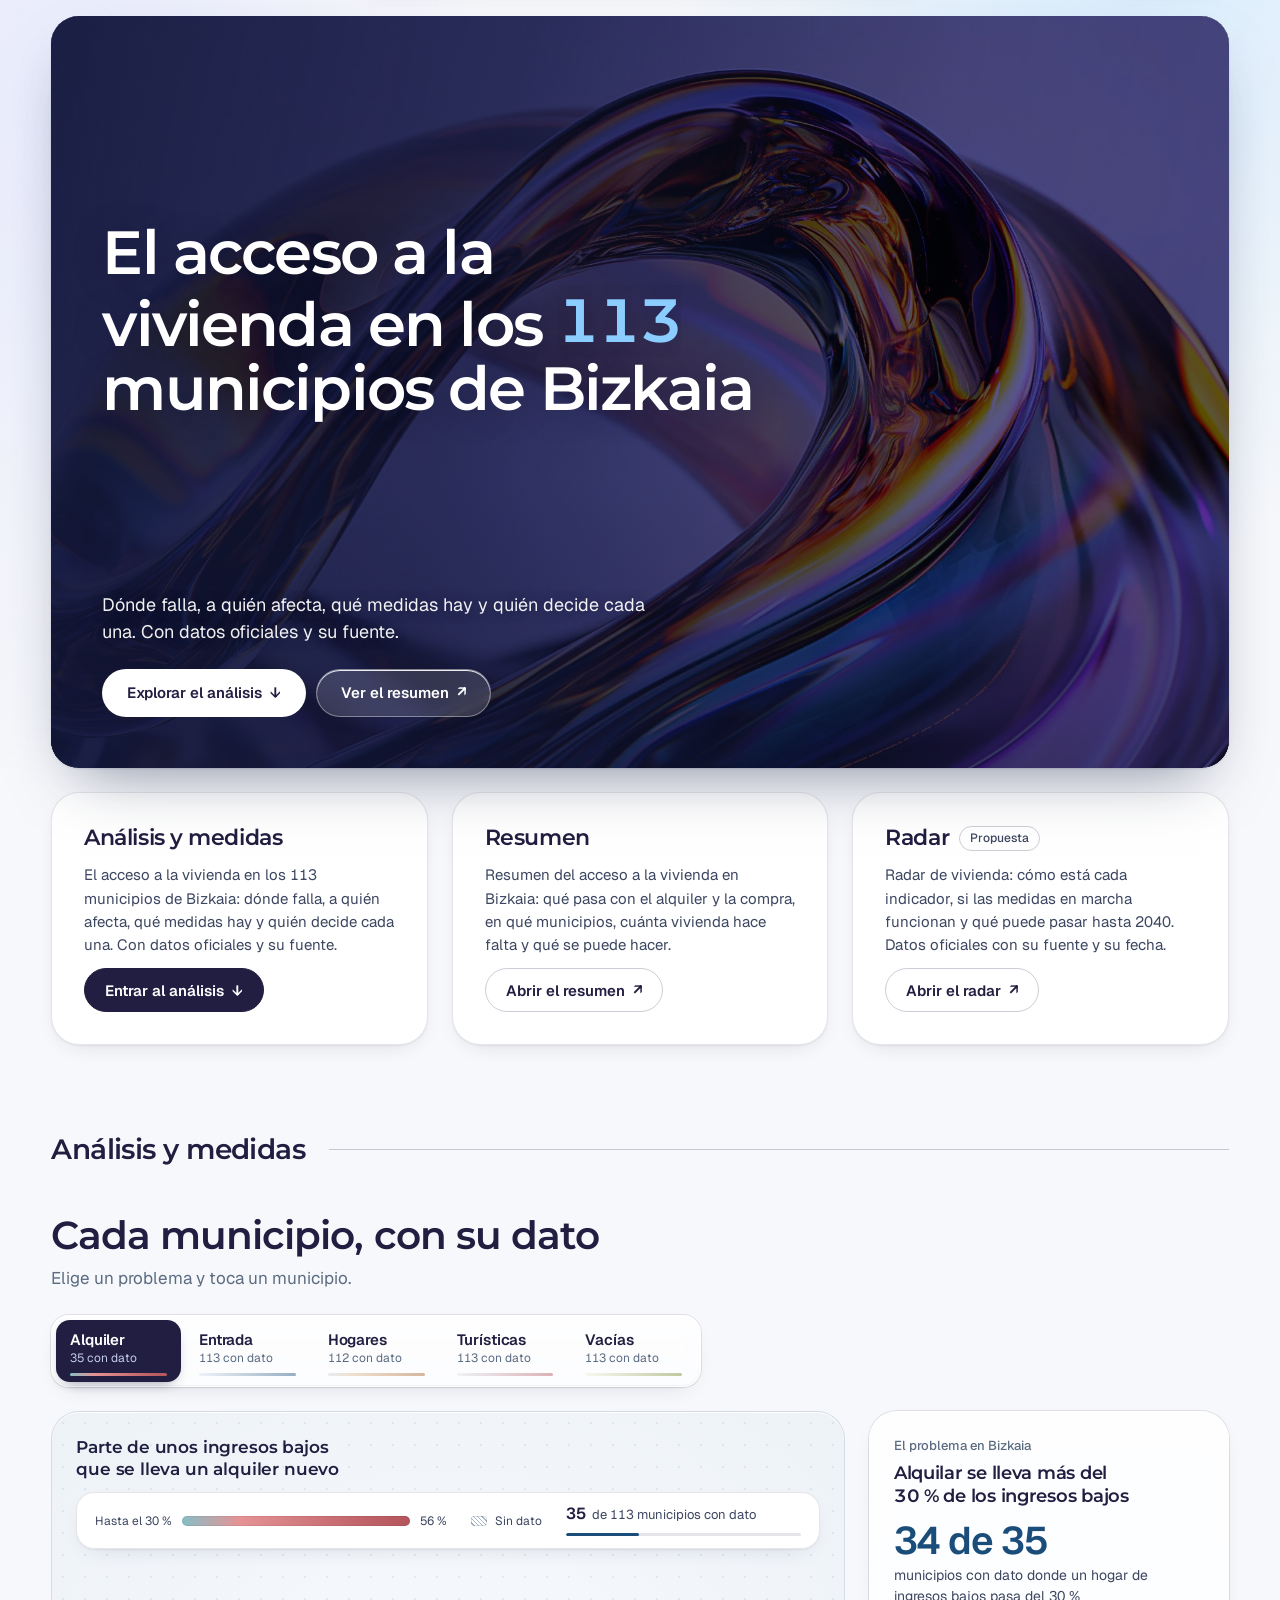
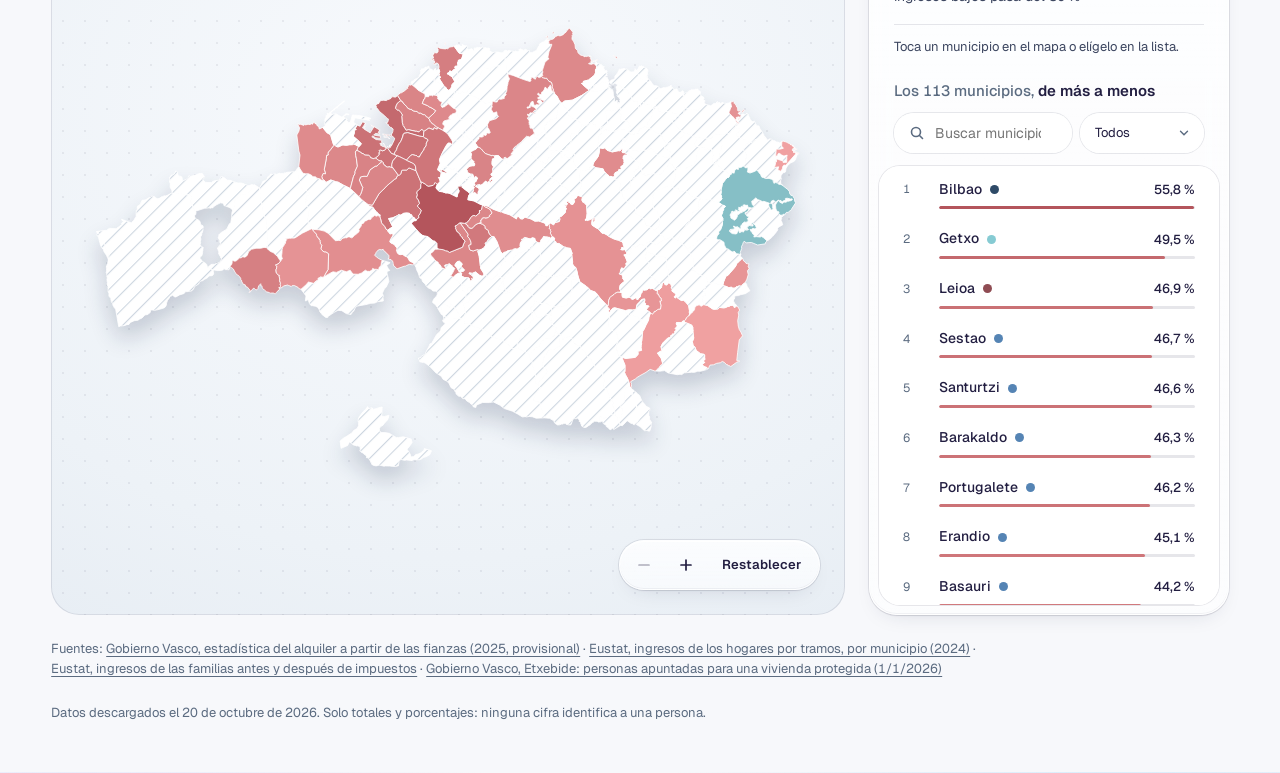
==== commit 0e91d27d: "Portada: solo la composicion A, sin pildora, cabecera de las seis vistas solo en el analisis y umbra" ====
--- a/sprint-03-1/app/index.html
+++ b/sprint-03-1/app/index.html
@@ -71,14 +71,12 @@
     <form method="dialog"><button class="btn cerrar">Cerrar <span aria-hidden="true">×</span></button></form>
   </dialog>
 
-  <!-- Inicio: solo se ve con la dirección raíz (html.con-inicio). Primero el hero (dos composiciones del MISMO contenido: ?hero=a editorial inmersiva, ?hero=b atlas primero),
+  <!-- Inicio: solo se ve con la dirección raíz (html.con-inicio). Primero el hero (editorial inmersiva),
        después la puerta a los tres productos y, debajo, la vista Situación de siempre. Los textos son los de las tres webs publicadas (sus descripciones); no hay cifras de adorno. -->
   <section id="inicio" class="hero" aria-label="Inicio">
     <div class="hero-card">
       <div class="hero-fondo" aria-hidden="true"><img alt="" decoding="async"></div>
-      <div class="hero-mapa" aria-hidden="true"></div>
       <div class="hero-texto">
-        <p class="hero-kicker rise" style="--i:0">Vivienda en Bizkaia · Análisis</p>
         <h1 class="hero-t rise" style="--i:1">El acceso a la vivienda en los <span class="hero-n n-munis" data-roll></span> municipios de Bizkaia</h1>
         <p class="hero-sub rise" style="--i:2">Dónde falla, a quién afecta, qué medidas hay y quién decide cada una. Con datos oficiales y su fuente.</p>
         <div class="hero-cta rise" style="--i:3">
@@ -105,6 +103,9 @@
         <a class="puerta-a" href="https://vizcaya-vivienda.vercel.app/" target="_blank" rel="noopener">Abrir el radar <span aria-hidden="true">↗</span></a>
       </article>
     </div>
+
+    <!-- Umbral: marca el punto donde empieza el análisis (aparece la cabecera de las seis vistas) -->
+    <div class="umbral" id="umbral" aria-hidden="true"><p class="umbral-t" data-propuesta>Análisis y medidas</p></div>
   </section>
 
   <!-- La vista activa se monta aquí; solo hay una montada a la vez -->
--- a/sprint-03-1/app/css/inicio.css
+++ b/sprint-03-1/app/css/inicio.css
@@ -1,13 +1,18 @@
 /* Inicio · hero + puerta a los tres productos. Design System Astara × Liquid Glass.
    Hero oscuro azul noche con una imagen «flow» como fondo atmosférico (nunca como dato) y, debajo, una zona clara con tres rutas: Análisis y medidas, Resumen y Radar.
-   Dos composiciones del MISMO contenido: html[data-hero="a"] editorial inmersiva (por defecto) y html[data-hero="b"] atlas primero (mapa real de Bizkaia).
    Solo se ve con la dirección raíz (html.con-inicio, puesto por js/pre-inicio.js). Sin desplazamiento secuestrado, sin cifras de adorno. */
 
 .hero { display: none; }
-.con-inicio .hero { display: block; max-width: 1520px; margin-inline: auto; padding: var(--s4) max(var(--margen), env(safe-area-inset-right, 0px)) var(--s7) max(var(--margen), env(safe-area-inset-left, 0px)); }
+
+/* La cabecera con las seis vistas es la del ANÁLISIS: mientras se ve el hero no está (el hero ocupa la pantalla entera) y aparece cuando se llega a Situación
+   (html.en-analisis, puesto por js/inicio.js con un IntersectionObserver). Fuera del hero, la cabecera es la de siempre. */
+.con-inicio .banda { position: fixed; inset: 0 0 auto 0; transform: translateY(-100%); visibility: hidden; transition: transform var(--t-base) var(--ease-out), visibility 0s linear var(--t-base); }
+.con-inicio.en-analisis .banda { transform: none; visibility: visible; transition: transform var(--t-base) var(--ease-out), visibility 0s; }
+@media (prefers-reduced-motion: reduce) { .con-inicio .banda, .con-inicio.en-analisis .banda { transition: none; } }
+.con-inicio .hero { display: block; max-width: 1520px; margin-inline: auto; padding: var(--s4) max(var(--margen), env(safe-area-inset-right, 0px)) 0 max(var(--margen), env(safe-area-inset-left, 0px)); }
 
 /* ---------- Tarjeta del hero ---------- */
-.hero-card { position: relative; isolation: isolate; overflow: hidden; display: grid; align-items: stretch; height: clamp(520px, calc(100dvh - var(--banda) - 148px), 800px); padding: clamp(28px, 4vw, 64px); border-radius: var(--r-panel); background: var(--noche); color: #fff; box-shadow: 0 1px 2px rgba(26, 36, 70, .12), 0 28px 60px -28px rgba(26, 36, 70, .55); }
+.hero-card { position: relative; isolation: isolate; overflow: hidden; display: grid; align-items: stretch; height: clamp(520px, calc(100dvh - 148px), 860px); padding: clamp(28px, 4vw, 64px); border-radius: var(--r-panel); background: var(--noche); color: #fff; box-shadow: 0 1px 2px rgba(26, 36, 70, .12), 0 28px 60px -28px rgba(26, 36, 70, .55); }
 .hero-fondo { position: absolute; inset: 0; z-index: -3; overflow: hidden; background: var(--noche); }
 .hero-fondo img { position: absolute; inset: 0; width: 100%; height: 100%; object-fit: cover; filter: saturate(1.15) contrast(1.05); }   /* el filtro es del fondo atmosférico, no del contenido */
 /* azul noche sobre la imagen: multiplica (conserva los reflejos del vidrio) y un velo a la izquierda para el texto */
@@ -16,8 +21,7 @@
   linear-gradient(100deg, rgba(20, 24, 58, .88) 0%, rgba(20, 24, 58, .62) 36%, rgba(20, 24, 58, .1) 70%, rgba(20, 24, 58, 0) 100%),
   linear-gradient(0deg, rgba(20, 24, 58, .45) 0%, rgba(20, 24, 58, 0) 38%); }
 
-.hero-texto { align-self: stretch; display: grid; grid-template-rows: auto 1fr auto auto; gap: var(--s4); max-width: 46rem; min-width: 0; }
-.hero-kicker { justify-self: start; margin: 0; padding: 7px 16px; border: 1px solid rgba(255, 255, 255, .26); border-radius: var(--r-pildora); background: rgba(20, 24, 58, .45); -webkit-backdrop-filter: blur(10px); backdrop-filter: blur(10px); font-size: .8125rem; font-weight: 500; color: rgba(255, 255, 255, .94); }
+.hero-texto { align-self: stretch; display: grid; grid-template-rows: 1fr auto auto; gap: var(--s4); max-width: 46rem; min-width: 0; }
 .hero-t { align-self: center; margin: 0; font: 600 clamp(2.25rem, 1rem + 3.5vw, 4.5rem)/1.04 var(--f-display); letter-spacing: -.03em; text-wrap: balance; text-shadow: 0 2px 30px rgba(10, 14, 40, .35); }
 .hero-n { color: var(--ice); }
 .hero-sub { margin: 0; max-width: 34rem; font-size: 1.125rem; line-height: 1.5; color: rgba(255, 255, 255, .94); text-shadow: 0 1px 14px rgba(10, 14, 40, .4); }
@@ -30,17 +34,6 @@
 .hero-btn:active { transform: translateY(1px); }
 .hero-card :focus-visible { outline-color: var(--ice); }
 
-.hero-mapa { display: none; }
-
-/* ---------- Composición B · atlas primero: texto a la izquierda y el mapa real de Bizkaia como protagonista ---------- */
-html[data-hero="b"] .hero-card { grid-template-columns: minmax(0, 1fr) minmax(0, 1.05fr); gap: var(--s6); }
-html[data-hero="b"] .hero-fondo img { opacity: .55; }
-html[data-hero="b"] .hero-card::after { background: linear-gradient(100deg, rgba(20, 24, 58, .86) 0%, rgba(20, 24, 58, .5) 55%, rgba(20, 24, 58, .25) 100%); }
-html[data-hero="b"] .hero-texto { grid-column: 1; grid-row: 1; }
-html[data-hero="b"] .hero-mapa { grid-column: 2; grid-row: 1; display: grid; place-items: center; min-width: 0; min-height: 0; }
-html[data-hero="b"] .hero-mapa svg { display: block; width: 100%; height: 100%; max-height: 100%; overflow: visible; filter: drop-shadow(0 16px 22px rgba(8, 10, 36, .5)); }
-html[data-hero="b"] .hero-mapa path { fill: rgba(255, 255, 255, .17); stroke: rgba(255, 255, 255, .62); stroke-width: .7px; vector-effect: non-scaling-stroke; stroke-linejoin: round; }
-
 /* ---------- Puerta a los tres productos ---------- */
 .puertas { display: grid; grid-template-columns: repeat(3, minmax(0, 1fr)); gap: var(--s5); margin-top: var(--s5); }
 .puerta { display: grid; grid-template-rows: auto 1fr auto; gap: var(--s3); padding: var(--s6); border: 1px solid var(--opaco-borde); border-radius: var(--r-panel); background: var(--opaco-fondo); box-shadow: var(--elev-1); }
@@ -52,12 +45,17 @@
 .puerta:first-child .puerta-a { background: var(--ink); border-color: var(--ink); color: #fff; }
 .puerta:first-child .puerta-a:hover { background: var(--accent); border-color: var(--accent); }
 
+/* ---------- Umbral del análisis ---------- */
+.umbral { display: flex; align-items: center; gap: var(--s5); margin-top: var(--s8); padding-top: var(--s5); scroll-margin-top: var(--s4); }
+.umbral-t { margin: 0; font: 600 clamp(1.25rem, 1rem + .9vw, 1.75rem)/1.2 var(--f-display); letter-spacing: -.02em; color: var(--ink); white-space: nowrap; }
+.umbral::after { content: ""; flex: 1; height: 1px; background: var(--line-2); }
+
 /* ---------- Movimiento: ligero zoom del fondo, solo «expressive» (transform) ---------- */
 @keyframes hero-zoom { from { scale: 1.06; } to { scale: 1; } }
 body[data-motion="expressive"] .hero-fondo img { animation: hero-zoom 9s var(--ease-out) both; }
 
 /* ---------- Degradación ---------- */
-@media (prefers-reduced-transparency: reduce) { .hero-kicker, .hero-btn.vidrio { -webkit-backdrop-filter: none; backdrop-filter: none; background: rgba(20, 24, 58, .86); } }
+@media (prefers-reduced-transparency: reduce) { .hero-btn.vidrio { -webkit-backdrop-filter: none; backdrop-filter: none; background: rgba(20, 24, 58, .86); } }
 @media (prefers-contrast: more) { .hero-card::after { background: rgba(20, 24, 58, .82); } }
 @media (prefers-reduced-motion: reduce) { .hero-fondo img { animation: none !important; } }
-@media (max-width: 1099px) { .puertas { grid-template-columns: minmax(0, 1fr); } html[data-hero="b"] .hero-card { grid-template-columns: minmax(0, 1fr); } html[data-hero="b"] .hero-mapa { display: none; } }
+@media (max-width: 1099px) { .puertas { grid-template-columns: minmax(0, 1fr); } }
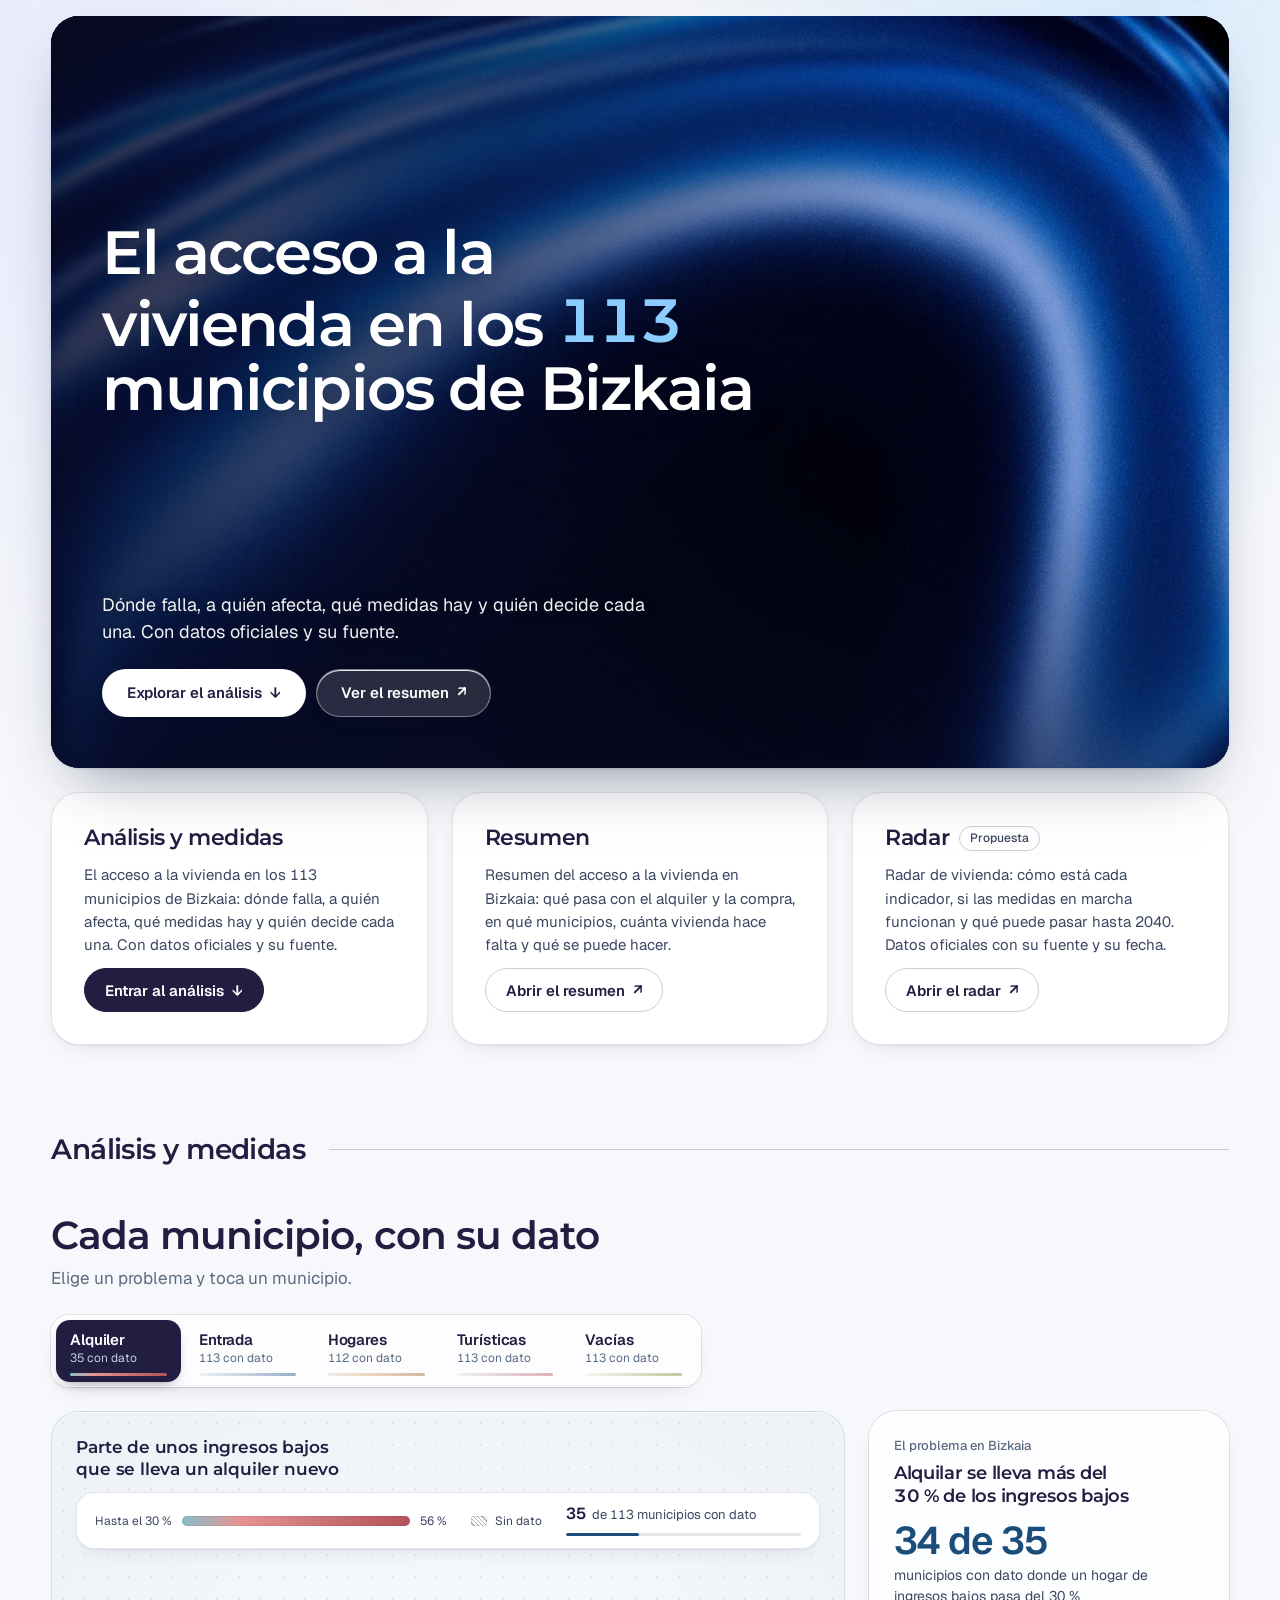
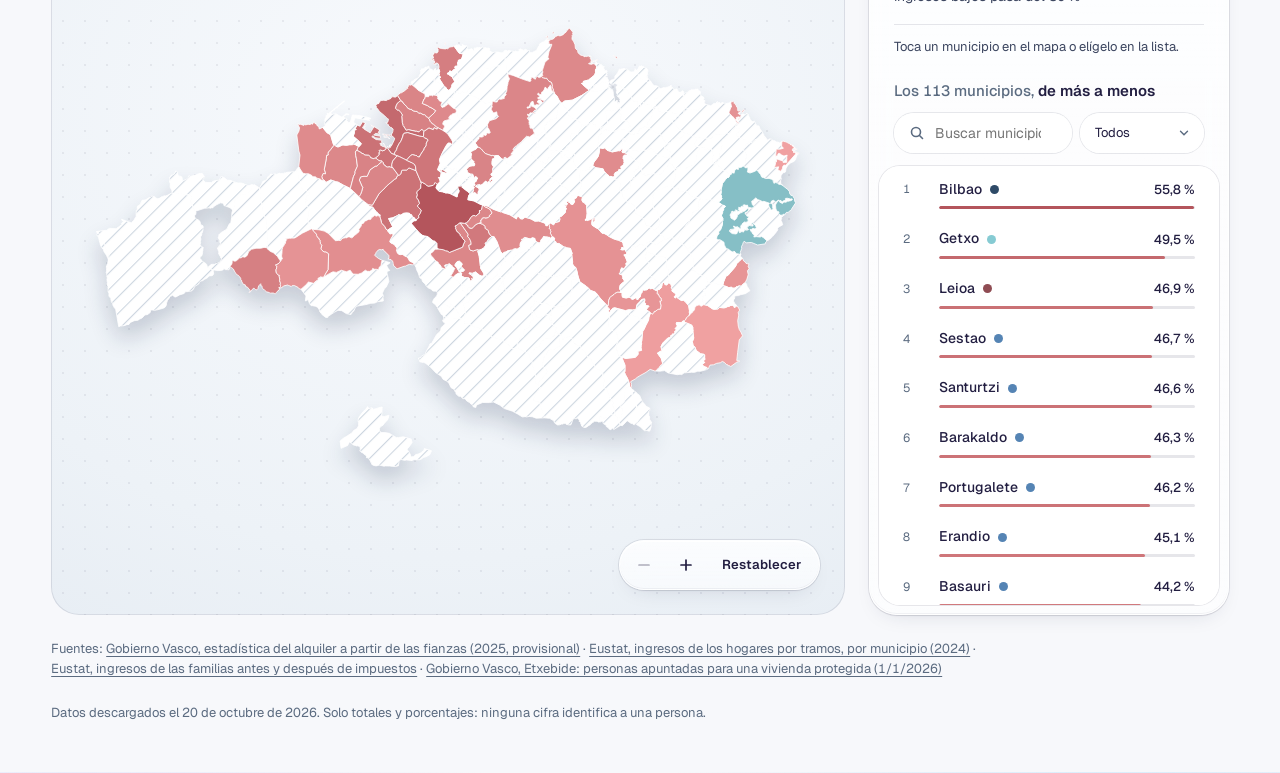
==== commit 5aa25e16: "Portada: se deja la imagen 3; logotipo Vivienda Bizkaia recuperado en la cabecera (archivo aprobado," ====
--- a/sprint-03-1/app/index.html
+++ b/sprint-03-1/app/index.html
@@ -33,7 +33,7 @@
 
   <!-- Marco único: las seis pestañas (Situación, Municipios, Acceso, Medidas, Normas y Método) se abren aquí, con el mismo marco, el mismo almacén de datos y el mismo sistema de diseño. -->
   <header class="banda">
-    <a class="marca" href="#inicio">Vivienda en Bizkaia</a>
+    <a class="marca" href="#inicio" title="Ir al inicio"><img src="img/logo-vivienda-bizkaia.png" alt="Vivienda Bizkaia" width="800" height="212"></a>
     <nav class="vistas vidrio" aria-label="Pestañas">
       <a href="#situacion" data-vista="situacion">Situación</a>
       <a href="#municipios" data-vista="municipios">Municipios</a>
--- a/sprint-03-1/app/css/marco.css
+++ b/sprint-03-1/app/css/marco.css
@@ -37,7 +37,9 @@
 /* ---------- Banda (igual que Sprint 01) ---------- */
 body::before { content: ""; position: fixed; inset: 0 0 auto; height: env(safe-area-inset-top, 0px); z-index: 10; background: var(--bg); }
 .banda { position: sticky; top: env(safe-area-inset-top, 0px); z-index: 40; height: var(--banda); display: grid; grid-template-columns: minmax(0, 1fr) auto minmax(0, 1fr); align-items: center; gap: var(--s5); padding: 0 max(var(--margen), env(safe-area-inset-right, 0px)) 0 max(var(--margen), env(safe-area-inset-left, 0px)); background: var(--vidrio-barra-fondo); -webkit-backdrop-filter: var(--vidrio-filtro); backdrop-filter: var(--vidrio-filtro); border-bottom: 1px solid var(--vidrio-barra-linea); box-shadow: 0 1px 0 rgba(255, 255, 255, .7) inset; }
-.marca { font: 600 1rem/1 var(--f-ui); letter-spacing: -.01em; text-decoration: none; white-space: nowrap; padding: var(--s3) 0; }
+.marca { display: inline-flex; align-items: center; justify-self: start; text-decoration: none; white-space: nowrap; padding: var(--s2) 0; }
+/* logotipo aprobado: sin efectos, sin deformar (la altura fija el tamaño y el ancho sale de su proporción) y nítido sobre el vidrio de la cabecera */
+.marca img { display: block; height: 40px; width: auto; max-width: none; }
 /* navegación global: cápsula de vidrio L1; la sección abierta es una píldora oscura (estado inequívoco, también por peso y aria-current) */
 .vistas { display: flex; align-items: center; gap: 2px; padding: 4px; border-radius: var(--r-pildora); }
 .vistas a { position: relative; padding: 7px 16px; border-radius: var(--r-pildora); font-size: .9375rem; font-weight: 500; color: var(--ink-2); text-decoration: none; transition: color var(--dur-control) var(--ease), background-color var(--dur-control) var(--ease), box-shadow var(--dur-control) var(--ease); }
--- a/sprint-03-1/app/css/inicio.css
+++ b/sprint-03-1/app/css/inicio.css
@@ -14,12 +14,12 @@
 /* ---------- Tarjeta del hero ---------- */
 .hero-card { position: relative; isolation: isolate; overflow: hidden; display: grid; align-items: stretch; height: clamp(520px, calc(100dvh - 148px), 860px); padding: clamp(28px, 4vw, 64px); border-radius: var(--r-panel); background: var(--noche); color: #fff; box-shadow: 0 1px 2px rgba(26, 36, 70, .12), 0 28px 60px -28px rgba(26, 36, 70, .55); }
 .hero-fondo { position: absolute; inset: 0; z-index: -3; overflow: hidden; background: var(--noche); }
-.hero-fondo img { position: absolute; inset: 0; width: 100%; height: 100%; object-fit: cover; filter: saturate(1.15) contrast(1.05); }   /* el filtro es del fondo atmosférico, no del contenido */
-/* azul noche sobre la imagen: multiplica (conserva los reflejos del vidrio) y un velo a la izquierda para el texto */
-.hero-card::before { content: ""; position: absolute; inset: 0; z-index: -2; background: #5d5b9c; mix-blend-mode: multiply; }
+.hero-fondo img { position: absolute; inset: 0; width: 100%; height: 100%; object-fit: cover; }
+/* un toque de azul noche sobre la imagen (multiplica, conserva las luces) y un velo a la izquierda para el texto */
+.hero-card::before { content: ""; position: absolute; inset: 0; z-index: -2; background: #c9c9ee; mix-blend-mode: multiply; }
 .hero-card::after { content: ""; position: absolute; inset: 0; z-index: -1; background:
-  linear-gradient(100deg, rgba(20, 24, 58, .88) 0%, rgba(20, 24, 58, .62) 36%, rgba(20, 24, 58, .1) 70%, rgba(20, 24, 58, 0) 100%),
-  linear-gradient(0deg, rgba(20, 24, 58, .45) 0%, rgba(20, 24, 58, 0) 38%); }
+  linear-gradient(100deg, rgba(8, 12, 40, .82) 0%, rgba(8, 12, 40, .6) 36%, rgba(8, 12, 40, .12) 68%, rgba(8, 12, 40, 0) 100%),
+  linear-gradient(0deg, rgba(8, 12, 40, .5) 0%, rgba(8, 12, 40, 0) 38%); }
 
 .hero-texto { align-self: stretch; display: grid; grid-template-rows: 1fr auto auto; gap: var(--s4); max-width: 46rem; min-width: 0; }
 .hero-t { align-self: center; margin: 0; font: 600 clamp(2.25rem, 1rem + 3.5vw, 4.5rem)/1.04 var(--f-display); letter-spacing: -.03em; text-wrap: balance; text-shadow: 0 2px 30px rgba(10, 14, 40, .35); }
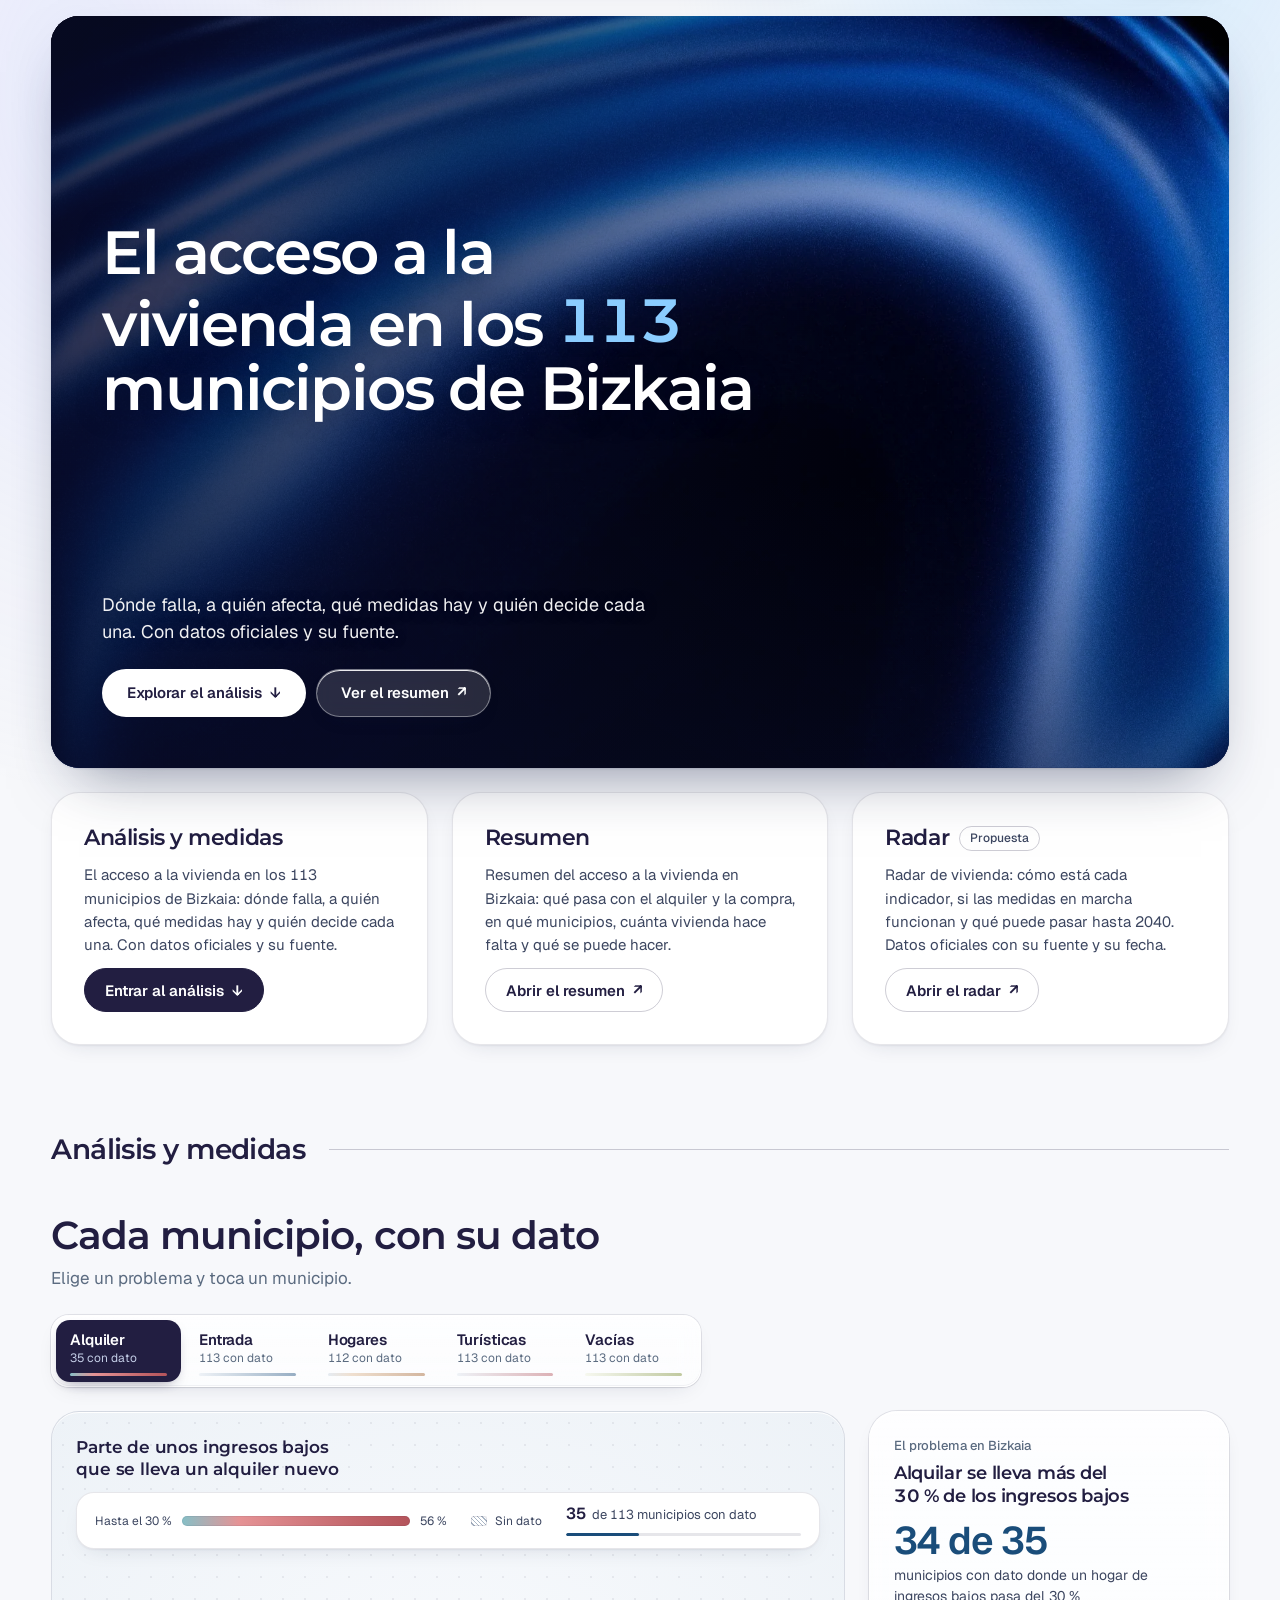
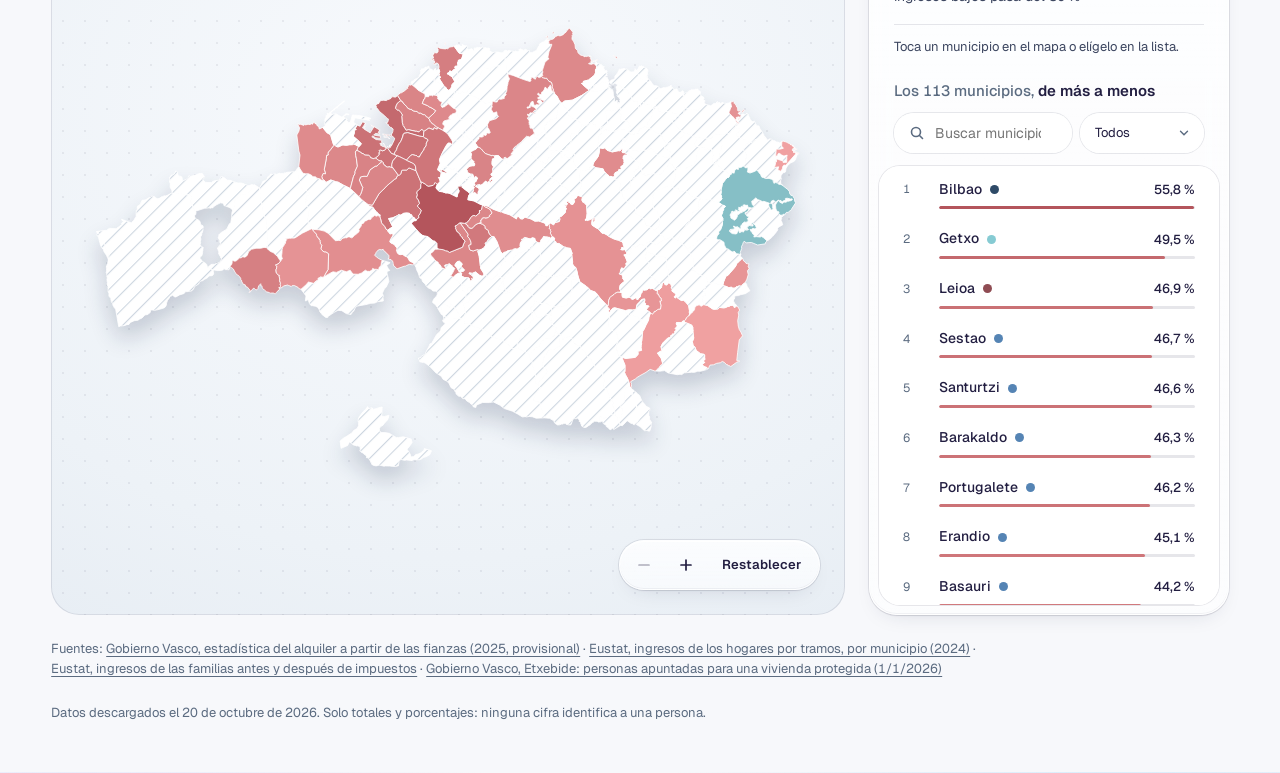
==== commit 260447b0: "Mejoras A y B: navegacion contextual entre Situacion, Municipios, Acceso y Medidas y consultas compa" ====
--- a/sprint-03-1/app/index.html
+++ b/sprint-03-1/app/index.html
@@ -47,6 +47,7 @@
       <ul class="otros-productos" aria-label="Otros productos">
         <li class="otro-resumen"><a class="enlace-ext" href="https://vizcaya-vivienda-resumen.vercel.app/" target="_blank" rel="noopener">Resumen <span aria-hidden="true">↗</span></a></li>
         <li><a class="btn vidrio" href="https://vizcaya-vivienda.vercel.app/" target="_blank" rel="noopener">Ver el radar <span aria-hidden="true">↗</span></a></li>
+        <li><button type="button" class="btn vidrio" id="copiar-enlace" title="Copia la dirección de esta consulta (vista, municipios, filtros y supuestos)" data-propuesta>Copiar enlace</button></li>
       </ul>
       <button type="button" class="menu-boton" id="menu-abrir" aria-haspopup="dialog" aria-controls="menu" aria-expanded="false">Menú</button>
     </div>
--- a/sprint-03-1/app/css/marco.css
+++ b/sprint-03-1/app/css/marco.css
@@ -36,12 +36,12 @@
 
 /* ---------- Banda (igual que Sprint 01) ---------- */
 body::before { content: ""; position: fixed; inset: 0 0 auto; height: env(safe-area-inset-top, 0px); z-index: 10; background: var(--bg); }
-.banda { position: sticky; top: env(safe-area-inset-top, 0px); z-index: 40; height: var(--banda); display: grid; grid-template-columns: minmax(0, 1fr) auto minmax(0, 1fr); align-items: center; gap: var(--s5); padding: 0 max(var(--margen), env(safe-area-inset-right, 0px)) 0 max(var(--margen), env(safe-area-inset-left, 0px)); background: var(--vidrio-barra-fondo); -webkit-backdrop-filter: var(--vidrio-filtro); backdrop-filter: var(--vidrio-filtro); border-bottom: 1px solid var(--vidrio-barra-linea); box-shadow: 0 1px 0 rgba(255, 255, 255, .7) inset; }
+.banda { position: sticky; top: env(safe-area-inset-top, 0px); z-index: 40; height: var(--banda); display: grid; grid-template-columns: auto minmax(0, 1fr) auto; align-items: center; gap: var(--s4); padding: 0 max(var(--margen), env(safe-area-inset-right, 0px)) 0 max(var(--margen), env(safe-area-inset-left, 0px)); background: var(--vidrio-barra-fondo); -webkit-backdrop-filter: var(--vidrio-filtro); backdrop-filter: var(--vidrio-filtro); border-bottom: 1px solid var(--vidrio-barra-linea); box-shadow: 0 1px 0 rgba(255, 255, 255, .7) inset; }
 .marca { display: inline-flex; align-items: center; justify-self: start; text-decoration: none; white-space: nowrap; padding: var(--s2) 0; }
 /* logotipo aprobado: sin efectos, sin deformar (la altura fija el tamaño y el ancho sale de su proporción) y nítido sobre el vidrio de la cabecera */
 .marca img { display: block; height: 40px; width: auto; max-width: none; }
 /* navegación global: cápsula de vidrio L1; la sección abierta es una píldora oscura (estado inequívoco, también por peso y aria-current) */
-.vistas { display: flex; align-items: center; gap: 2px; padding: 4px; border-radius: var(--r-pildora); }
+.vistas { justify-self: center; display: flex; align-items: center; gap: 2px; padding: 4px; border-radius: var(--r-pildora); }
 .vistas a { position: relative; padding: 7px 16px; border-radius: var(--r-pildora); font-size: .9375rem; font-weight: 500; color: var(--ink-2); text-decoration: none; transition: color var(--dur-control) var(--ease), background-color var(--dur-control) var(--ease), box-shadow var(--dur-control) var(--ease); }
 .vistas a:hover { color: var(--ink); background: rgba(255, 255, 255, .7); }
 .vistas a[aria-current="page"] { background: var(--ink); color: #fff; font-weight: 600; box-shadow: 0 6px 14px -8px rgba(34, 30, 65, .65); }
@@ -81,3 +81,14 @@
 
 /* pie base: Situación y Medidas lo redefinen en su hoja; el resto de vistas usa este */
 .pie { display: grid; gap: var(--s1); max-width: 1520px; margin-inline: auto; padding: var(--s6) max(var(--margen), env(safe-area-inset-right, 0px)) var(--s9) max(var(--margen), env(safe-area-inset-left, 0px)); border-top: 1px solid var(--line); font-size: .875rem; color: var(--muted); }
+
+/* ---------- «Seguir con <municipio>»: saltos entre vistas con el mismo contexto (js/contexto.js) ---------- */
+.ctx-enlaces { display: flex; flex-wrap: wrap; align-items: center; gap: 8px 10px; margin: var(--s3) 0 0; font-size: .875rem; color: var(--ink-2); }
+.ctx-enlaces[hidden] { display: none; }
+.ctx-t b { color: var(--ink); font-weight: 600; }
+.ctx-a { display: inline-flex; align-items: center; min-height: 36px; padding: 0 14px; border: 1px solid var(--vidrio-borde); border-radius: var(--r-pildora); background: rgba(255, 255, 255, .72); -webkit-backdrop-filter: var(--vidrio-filtro); backdrop-filter: var(--vidrio-filtro); box-shadow: 0 0 0 1px var(--vidrio-contorno); color: var(--ink); font-weight: 500; text-decoration: none; transition: background-color var(--dur-control) var(--ease), border-color var(--dur-control) var(--ease); }
+.ctx-a:hover { background: var(--surface); border-color: var(--ink); }
+.ctx-enlaces.en-ficha { margin: var(--s3) 0 0; padding-top: var(--s3); border-top: 1px solid var(--line); }
+.ctx-enlaces.en-municipios { margin: 0; }
+.ctx-enlaces.en-acceso { margin: 0 0 var(--s4); }
+@media (prefers-reduced-transparency: reduce) { .ctx-a { -webkit-backdrop-filter: none; backdrop-filter: none; background: var(--surface); } }
--- a/sprint-03-1/app/css/medidas-diseno.css
+++ b/sprint-03-1/app/css/medidas-diseno.css
@@ -155,3 +155,8 @@
 .medidas .shell[data-modo="explorar"] { gap: var(--s5); }
 .m-barra:has(+ .shell[data-modo="explorar"]) { display: grid; grid-template-columns: minmax(0, 1fr) clamp(360px, 27vw, 410px); gap: var(--s3) var(--s5); }
 .m-barra:has(+ .shell[data-modo="explorar"]) .m-ctrl { flex-wrap: wrap; justify-content: flex-start; min-width: 0; }
+
+/* Con la fila «Seguir con <municipio>» en la cabecera de Medidas, la cabecera pierde 24 px de aire arriba y el escenario 20 px de alto, para que el escenario siga cabiendo en la ventana. */
+.m-cab:has(.ctx-enlaces:not([hidden])) { padding: var(--s5) 0 var(--s4); }
+.medidas:has(.ctx-enlaces:not([hidden])) { --stage-h: clamp(540px, calc(100dvh - 360px), 760px); }
+.ctx-enlaces.en-medidas { margin: var(--s2) 0 0; }
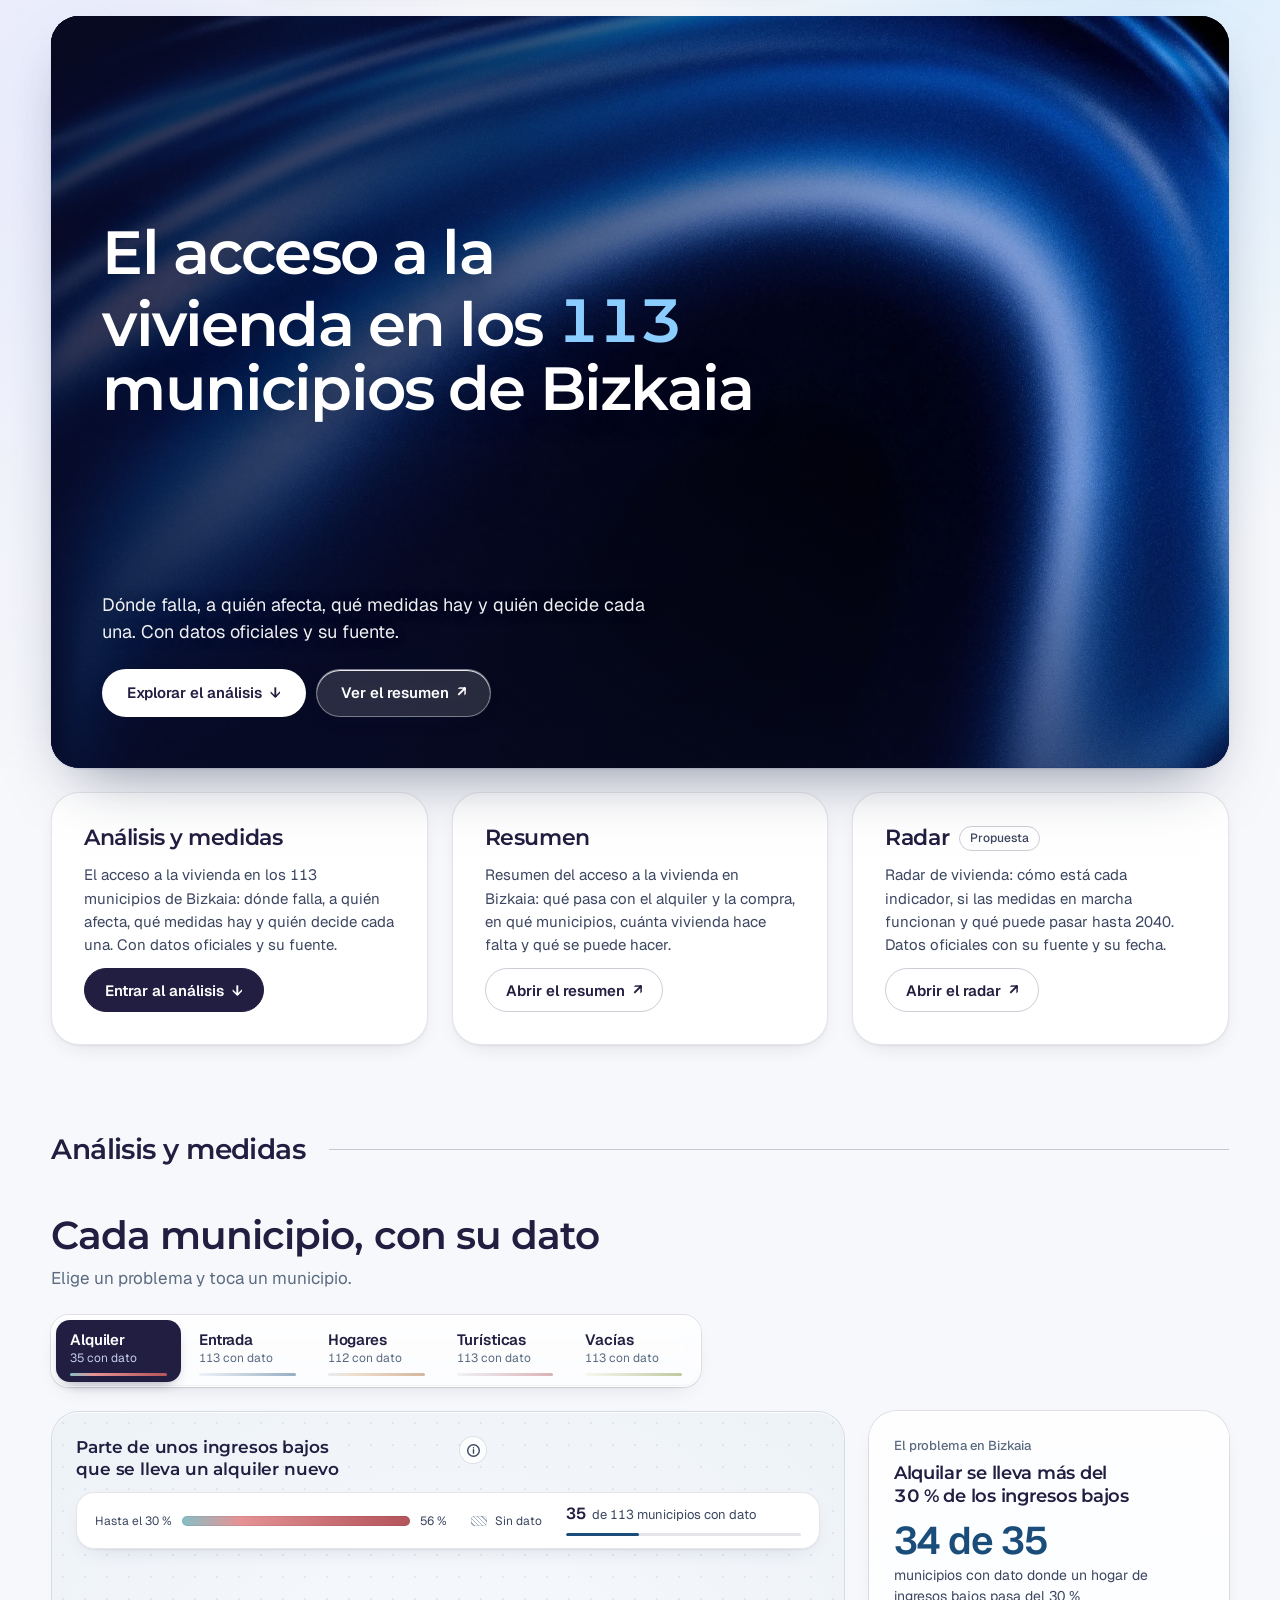
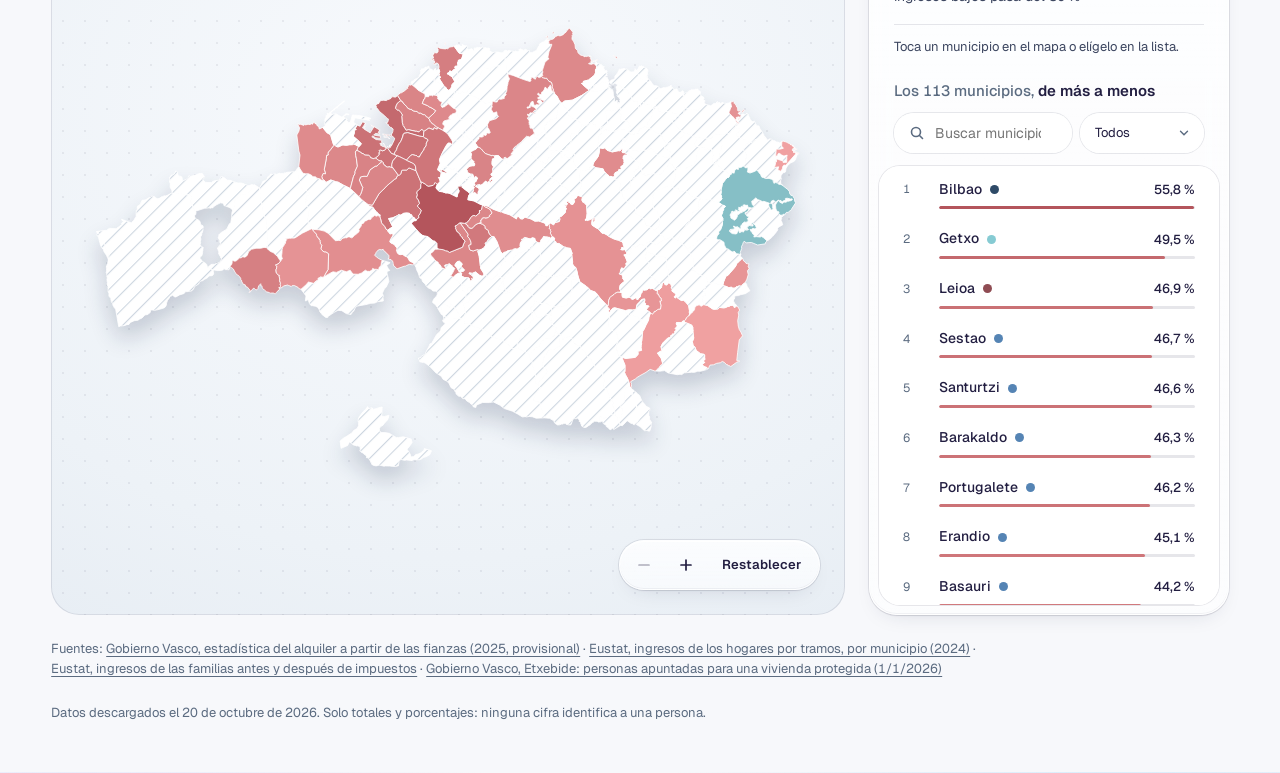
==== commit 00855687: "Mejora E: exportacion a PDF de la ficha de consulta y de la comparacion municipal (boton Exportar a " ====
--- a/sprint-03-1/app/index.html
+++ b/sprint-03-1/app/index.html
@@ -24,6 +24,7 @@
   <link rel="stylesheet" href="css/metodo.css" id="css-metodo">
   <link rel="stylesheet" href="css/inicio.css">
   <link rel="stylesheet" href="css/movimiento.css">
+  <link rel="stylesheet" href="css/impresion.css" media="print">
   <script src="js/pre-inicio.js"></script>
   <script type="module" src="js/app.js"></script>
   <script type="module" src="js/nav.js"></script>
--- a/sprint-03-1/app/css/marco.css
+++ b/sprint-03-1/app/css/marco.css
@@ -92,3 +92,34 @@
 .ctx-enlaces.en-municipios { margin: 0; }
 .ctx-enlaces.en-acceso { margin: 0 0 var(--s4); }
 @media (prefers-reduced-transparency: reduce) { .ctx-a { -webkit-backdrop-filter: none; backdrop-filter: none; background: var(--surface); } }
+
+/* ---------- Información del dato (js/info-dato.js) ----------
+   El vidrio es solo el contenedor ligero de consulta (el botón «i» y el marco del panel); el texto, las fuentes y las explicaciones van en una superficie sólida. */
+.info-b { display: inline-grid; place-items: center; flex: none; width: 26px; height: 26px; padding: 0; border: 1px solid var(--vidrio-borde); border-radius: 50%; background: rgba(255, 255, 255, .78); -webkit-backdrop-filter: var(--vidrio-filtro); backdrop-filter: var(--vidrio-filtro); box-shadow: 0 0 0 1px var(--vidrio-contorno); cursor: pointer; vertical-align: middle; transition: background-color var(--dur-control) var(--ease), border-color var(--dur-control) var(--ease); }
+.info-b svg { width: 15px; height: 15px; fill: none; stroke: var(--ink-2); stroke-width: 1.5; stroke-linecap: round; }
+.info-b:hover, .info-b[aria-expanded="true"] { background: var(--surface); border-color: var(--ink); }
+.info-b:hover svg, .info-b[aria-expanded="true"] svg { stroke: var(--ink); }
+.info-panel { position: fixed; z-index: 90; width: min(460px, calc(100vw - 24px)); max-height: min(72dvh, 620px); padding: 6px; border-radius: 26px; display: flex; }
+.info-cuerpo { min-width: 0; flex: 1; max-height: calc(min(72dvh, 620px) - 12px); overflow: auto; padding: 16px 18px 18px; border-radius: 20px; background: var(--opaco-fondo); border: 1px solid var(--opaco-borde); color: var(--ink); scrollbar-width: thin; }
+.info-cab { display: flex; align-items: flex-start; justify-content: space-between; gap: var(--s3); }
+.info-t { margin: 0; font: 600 1.0625rem/1.3 var(--f-display); letter-spacing: -.01em; text-wrap: balance; }
+.info-cerrar { flex: none; display: grid; place-items: center; width: 30px; height: 30px; margin: -4px -6px 0 0; border: 0; border-radius: 50%; background: transparent; color: var(--ink-2); font-size: 1.375rem; line-height: 1; cursor: pointer; }
+.info-cerrar:hover { background: var(--panel); color: var(--ink); }
+.info-campos { display: grid; gap: 2px; margin: var(--s3) 0 0; }
+.info-campos dt { margin-top: var(--s2); font-size: .75rem; font-weight: 600; color: var(--muted); }
+.info-campos dd { margin: 0; font-size: .875rem; line-height: 1.5; color: var(--ink); }
+.info-campos dd.falta { color: var(--muted); }
+.info-lista { margin: 0; padding: 0; list-style: none; display: grid; gap: 3px; }
+.info-lista a, .info-metodo a { color: var(--accent); text-decoration-thickness: 1px; }
+.info-pill { display: inline-flex; align-items: center; margin-right: 8px; padding: 2px 10px; border: 1px solid var(--line-2); border-radius: var(--r-pildora); background: var(--panel); font-size: .75rem; font-weight: 600; color: var(--ink-2); }
+.info-pill.pill-oficial { background: var(--dato-a-fondo); border-color: var(--dato-a); color: var(--dato-a); }
+.info-pill.pill-calculo { background: var(--surface); border-color: var(--ink); color: var(--ink); }
+.info-pill.pill-aproximacion { background: var(--surface); border: 1px dashed var(--ink-2); color: var(--ink-2); }
+.info-nat { display: block; margin-top: 6px; color: var(--ink-2); }
+.info-notas { margin: var(--s3) 0 0; font-size: .8125rem; line-height: 1.5; color: var(--ink-2); }
+.info-metodo { margin: var(--s3) 0 0; padding-top: var(--s3); border-top: 1px solid var(--line); font-size: .875rem; color: var(--ink-2); }
+.info-metodo.falta { color: var(--muted); }
+@media (prefers-reduced-transparency: reduce) { .info-b { -webkit-backdrop-filter: none; backdrop-filter: none; background: var(--surface); } }
+.info-b.en-fila { width: 22px; height: 22px; margin: 0 0 0 4px; vertical-align: -5px; }
+.info-b.en-fila svg { width: 13px; height: 13px; }
+.sec-cab .info-b.en-seccion { margin: var(--s2) 0 0; }
--- a/sprint-03-1/app/css/situacion.css
+++ b/sprint-03-1/app/css/situacion.css
@@ -206,3 +206,5 @@
 @media (prefers-reduced-motion: reduce) {
   *, *::before, *::after { transition-duration: 0s !important; animation-duration: 0s !important; scroll-behavior: auto !important; }
 }
+.ind-cab { display: flex; align-items: flex-start; gap: 10px; min-width: 0; }
+.ind-cab .info-b { margin-top: 1px; }
--- a/sprint-03-1/app/css/medidas-diseno.css
+++ b/sprint-03-1/app/css/medidas-diseno.css
@@ -160,3 +160,5 @@
 .m-cab:has(.ctx-enlaces:not([hidden])) { padding: var(--s5) 0 var(--s4); }
 .medidas:has(.ctx-enlaces:not([hidden])) { --stage-h: clamp(540px, calc(100dvh - 360px), 760px); }
 .ctx-enlaces.en-medidas { margin: var(--s2) 0 0; }
+.rep-titulo { position: relative; }
+.rep-titulo .info-b { position: absolute; top: 2px; right: 0; }
--- a/sprint-03-1/app/css/municipios.css
+++ b/sprint-03-1/app/css/municipios.css
@@ -105,3 +105,51 @@
   .v-municipios .columnas.n2, .v-municipios .cabeceras.n2 { grid-template-columns: 1fr; }
   .v-municipios .barrios { grid-template-columns: 1fr; }
 }
+
+/* ---------- Comparador (js/municipios/comparador.js): solo con dos municipios ----------
+   Encabezados A y B con su banner; indicadores enfrentados (A · pista · B · diferencia); una sola tabla de alquilar y comprar; cada municipio en su columna
+   para Evolución, Barrios y Plan. Sin colores de «mejor» o «peor»: A y B usan los colores del gráfico (tinta y rosa) y nada más. */
+.v-municipios .cmp-chip { position: absolute; top: var(--s4); right: var(--s4); z-index: 2; display: grid; place-items: center; width: 32px; height: 32px; border-radius: 50%; color: #fff; font: 600 .9375rem/1 var(--f-ui); box-shadow: 0 0 0 2px rgba(255, 255, 255, .88); }
+.v-municipios .cmp-chip.d0 { background: var(--ink); }
+.v-municipios .cmp-chip.d1 { background: var(--dato-b); }
+.v-municipios .cmp-acciones { display: flex; flex-wrap: wrap; gap: 10px; }
+.v-municipios .cmp-acciones .btn { min-height: 40px; }
+
+.v-municipios .cmp .fila-ind { grid-template-columns: minmax(0, 13rem) minmax(0, 10rem) minmax(0, 1fr) minmax(0, 10rem) minmax(0, 9rem); gap: var(--s4); }
+.v-municipios .cmp .nombre-ind { grid-column: 1; grid-row: 1; }
+.v-municipios .cmp .cifras-ind { display: contents; }
+.v-municipios .cmp .cifra-dot.d0 { grid-column: 2; grid-row: 1; text-align: right; }
+.v-municipios .cmp .pista-marco { grid-column: 3; grid-row: 1; }
+.v-municipios .cmp .cifra-dot.d1 { grid-column: 4; grid-row: 1; text-align: left; }
+.v-municipios .cmp .cifra-dot .puesto { display: block; margin-top: 2px; font-size: .75rem; }
+.v-municipios .cmp .cmp-dif { grid-column: 5; grid-row: 1; text-align: right; font-size: .8125rem; color: var(--ink-2); }
+.v-municipios .cmp .cmp-dif b { font-size: 1rem; font-weight: 600; color: var(--ink); }
+.v-municipios .cmp .cmp-dif.sin { color: var(--muted); }
+.v-municipios .cmp-cols { display: grid; grid-template-columns: minmax(0, 13rem) minmax(0, 10rem) minmax(0, 1fr) minmax(0, 10rem) minmax(0, 9rem); gap: var(--s4); padding: 0 var(--s4) var(--s2); color: var(--muted); font-size: .75rem; font-weight: 600; }
+.v-municipios .cmp-cols > :nth-child(2) { text-align: right; }
+.v-municipios .cmp-cols > :nth-child(3) { text-align: center; }
+.v-municipios .cmp-cols > :nth-child(5) { text-align: right; }
+.v-municipios .cmp-col { display: flex; align-items: center; gap: 6px; color: var(--ink); }
+.v-municipios .cmp-col.d0 { justify-content: flex-end; }
+.v-municipios .cmp-col i { display: inline-grid; place-items: center; width: 20px; height: 20px; border-radius: 50%; color: #fff; font: 600 .6875rem/1 var(--f-ui); }
+.v-municipios .cmp-col.d0 i { background: var(--ink); }
+.v-municipios .cmp-col.d1 i { background: var(--dato-b); }
+
+.v-municipios .cmp-hogares-caja { display: grid; gap: var(--s4); }
+.v-municipios .cmp-hogares { width: 100%; border-collapse: separate; border-spacing: 0 6px; font-size: .9375rem; }
+.v-municipios .cmp-hogares th, .v-municipios .cmp-hogares td { padding: 10px 14px; text-align: left; vertical-align: baseline; }
+.v-municipios .cmp-hogares thead th.grupo { padding-bottom: 4px; border-bottom: 1px solid var(--line); color: var(--muted); font-size: .8125rem; font-weight: 600; }
+.v-municipios .cmp-hogares thead th.d0, .v-municipios .cmp-hogares thead th.d1 { padding-top: 6px; color: var(--ink); font-size: .8125rem; font-weight: 600; }
+.v-municipios .cmp-hogares tbody th { font-weight: 600; }
+.v-municipios .cmp-hogares tbody tr:nth-child(odd) > * { background: var(--bg); }
+.v-municipios .cmp-hogares tbody tr > :first-child { border-radius: 14px 0 0 14px; }
+.v-municipios .cmp-hogares tbody tr > :last-child { border-radius: 0 14px 14px 0; }
+.v-municipios .cmp-hogares td.d1 { font-weight: 500; }
+.v-municipios .cmp-precios { display: grid; grid-template-columns: repeat(2, minmax(0, 1fr)); gap: var(--s4); margin: 0; padding: 0; list-style: none; }
+.v-municipios .cmp-precio { display: flex; flex-wrap: wrap; align-items: center; gap: 6px 10px; padding: 14px var(--s4); border-radius: 14px; background: var(--bg); font-size: .875rem; color: var(--ink-2); }
+.v-municipios .cmp-precio b { color: var(--ink); font-weight: 600; }
+.v-municipios .cmp-etq { padding: 2px 10px; border: 1px solid var(--line-2); border-radius: var(--r-pildora); font-size: .75rem; font-weight: 600; color: var(--ink-2); }
+.v-municipios .cmp-etq.aprox { border-style: dashed; }
+.v-municipios .cmp-nota { flex: 1 1 100%; line-height: 1.45; }
+.v-municipios .columnas.n2 .barrios { grid-template-columns: minmax(0, 1fr); }
+@media (max-width: 1399px) { .v-municipios .cmp .fila-ind, .v-municipios .cmp-cols { grid-template-columns: minmax(0, 11rem) minmax(0, 8.5rem) minmax(0, 1fr) minmax(0, 8.5rem) minmax(0, 7.5rem); gap: var(--s3); } }
--- a/sprint-03-1/app/css/impresion.css
+++ b/sprint-03-1/app/css/impresion.css
@@ -0,0 +1,63 @@
+/* Impresión / PDF (Mejora E). Solo actúa al imprimir (media="print"): la ficha de consulta o la comparación de Municipios sobre papel A4, en una columna, con los mismos
+   datos que la pantalla, sin cabecera ni controles ni imágenes decorativas, y con la cabecera y el pie que añade js/exportar.js. */
+
+@page { size: A4 portrait; margin: 14mm 12mm 16mm; }
+
+@media print {
+  html, body { background: #fff !important; color: var(--ink); font-size: 10pt; }
+  * { -webkit-print-color-adjust: exact; print-color-adjust: exact; box-shadow: none !important; -webkit-backdrop-filter: none !important; backdrop-filter: none !important; animation: none !important; transition: none !important; text-shadow: none !important; }
+
+  /* fuera todo lo que es de pantalla */
+  .banda, #velo, #menu, .salto, .solo-lectores, [data-anuncio], .hero, .umbral, .lec-cab, .lec-indice, .ctx-enlaces, .cmp-acciones, .info-b, .info-panel, .muni-foto, .muni-velo, .btn, .sec-cab .info-b { display: none !important; }
+  .print-cab, .print-pie { display: block !important; }
+
+  /* una columna */
+  #vista, .lec, .lec-cuerpo, .lec-cuerpo.con-lateral, .lec-contenido, .ficha { display: block !important; max-width: none !important; width: auto !important; padding: 0 !important; margin: 0 !important; background: none !important; }
+  .lec-contenido > * + *, .ficha > * + * { margin-top: 5mm !important; }
+
+  /* cabecera de impresión */
+  .print-cab { margin: 0 0 6mm; padding-bottom: 4mm; border-bottom: 1.5pt solid var(--ink); }
+  .print-marca { margin: 0 0 1mm; font: 600 9pt/1.2 var(--f-ui); letter-spacing: .02em; color: var(--accent); }
+  .print-t { margin: 0 0 2mm; font: 600 20pt/1.15 var(--f-display); letter-spacing: -.01em; color: var(--ink); }
+  .print-meta { margin: 0; font-size: 8.5pt; line-height: 1.45; color: var(--ink-2); overflow-wrap: anywhere; }
+  .print-pie { margin-top: 8mm; padding-top: 4mm; border-top: .75pt solid #888; break-inside: avoid; }
+  .print-pie h2 { margin: 0 0 2mm; font: 600 11pt/1.2 var(--f-display); }
+  .print-pie ul { margin: 0; padding: 0; list-style: none; font-size: 8pt; line-height: 1.45; color: var(--ink-2); }
+  .print-pie li { margin-bottom: 1mm; overflow-wrap: anywhere; }
+  .print-url { color: var(--muted); }
+  .print-nota { margin: 3mm 0 0; font-size: 8pt; color: var(--ink-2); }
+
+  /* encabezados de municipio: sin imagen, texto oscuro sobre blanco */
+  .v-municipios .cabeceras { display: grid !important; gap: 4mm; }
+  .v-municipios .cabeceras.n2 { grid-template-columns: 1fr 1fr !important; }
+  .v-municipios .muni-cab, .v-municipios .muni-banner { min-height: 0 !important; padding: 4mm 5mm !important; border: .75pt solid #999 !important; border-radius: 3mm !important; background: #fff !important; color: var(--ink) !important; }
+  .v-municipios .muni-nombre, .v-municipios .muni-banner .muni-nombre { color: var(--ink) !important; font-size: 18pt !important; max-width: none !important; }
+  .v-municipios .muni-datos, .v-municipios .muni-banner .muni-datos { margin-top: 2mm !important; padding: 0 !important; border: 0 !important; background: none !important; color: var(--ink-2) !important; font-size: 9.5pt !important; }
+  .v-municipios .muni-banner .muni-datos b, .v-municipios .muni-datos [data-roll] { color: var(--ink) !important; }
+  .v-municipios .cmp-chip { box-shadow: none; }
+
+  /* bloques */
+  .lec-contenido .sec, .lec .sec { padding: 4mm 5mm !important; border: .75pt solid #aaa !important; border-radius: 3mm !important; background: #fff !important; }
+  .lec .sec-cab h2 { font-size: 13pt !important; break-after: avoid; }
+  .lec .sec-cab .sub { font-size: 9pt !important; }
+  .lec .sec-cuerpo { margin-top: 3mm !important; }
+  .fila-ind, .serie, .cmp-hogares tr, .fila-carta, .barrios-lista li, .cmp-precio, .tabla .fila { break-inside: avoid; }
+  .v-municipios .columnas.n2 { grid-template-columns: 1fr 1fr !important; gap: 5mm !important; }
+  .v-municipios .barrios { grid-template-columns: 1fr 1fr !important; gap: 4mm !important; }
+  .v-municipios .barrios-mapa { padding: 2mm !important; background: #fff !important; border: .5pt solid #ccc !important; border-radius: 2mm !important; }
+  .v-municipios .barrios-mapa svg { filter: none !important; max-height: 70mm !important; }
+
+  /* indicadores: tamaños de papel */
+  .v-municipios .fila-ind { grid-template-columns: 38mm 1fr 34mm !important; gap: 3mm !important; padding: 1.5mm 2mm !important; font-size: 8.5pt; }
+  .v-municipios .cmp .fila-ind, .v-municipios .cmp-cols { grid-template-columns: 28mm 27mm 1fr 27mm 22mm !important; gap: 2mm !important; font-size: 8pt; }
+  .v-municipios .cmp .cifra-dot .puesto { font-size: 6.5pt !important; white-space: nowrap; }
+  .v-municipios .cmp .cifra-dot b, .v-municipios .cifra-dot b { font-size: 10pt !important; }
+  .v-municipios .nombre-ind { font-size: 8.5pt !important; }
+  .v-municipios .cmp-hogares { font-size: 8.5pt; }
+  .v-municipios .cmp-hogares th, .v-municipios .cmp-hogares td { padding: 1.5mm 2mm; }
+  .v-municipios .filas-ind { gap: 0 !important; }
+  .mapa-lienzo, .barrios-mapa { background: #fff !important; }
+}
+
+/* en pantalla, la cabecera y el pie de impresión no existen */
+@media screen { .print-cab, .print-pie { display: none; } }
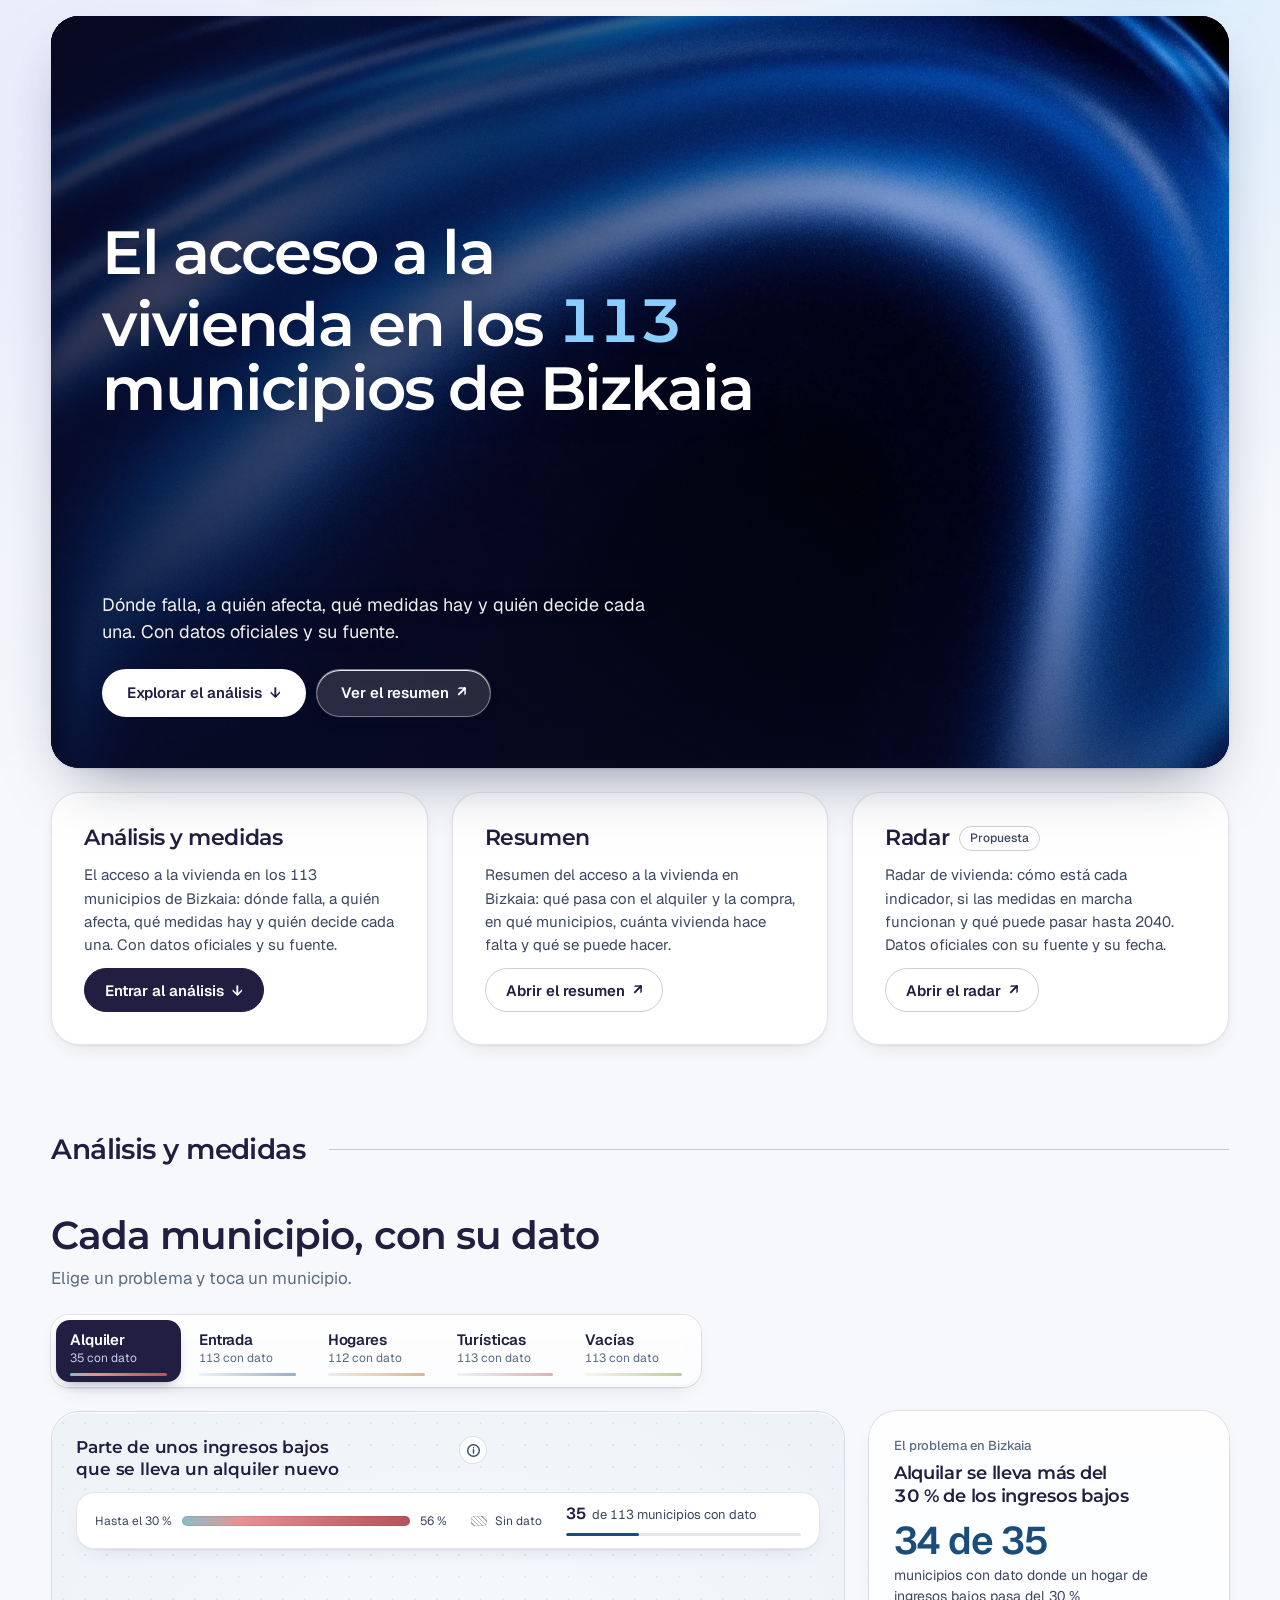
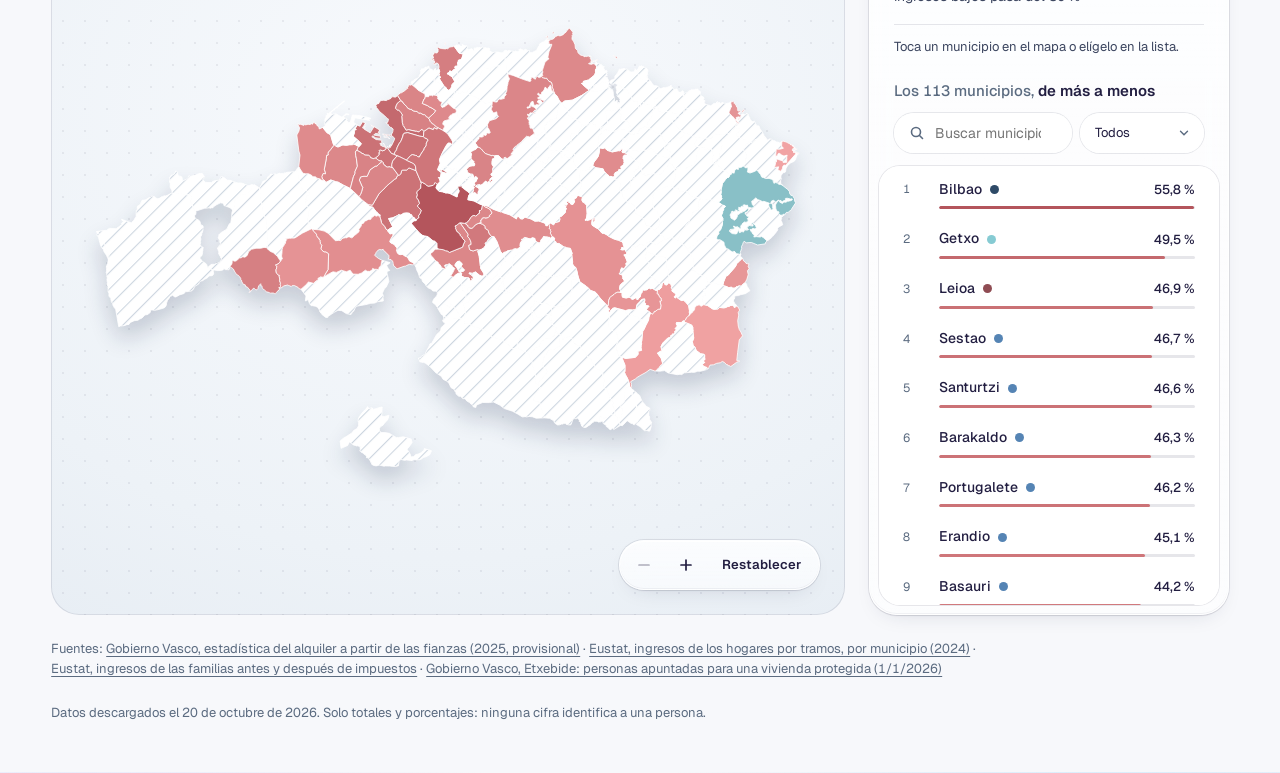
==== commit c0360e04: "Los enlaces al Resumen apuntan a la nueva presentacion del Resumen Las cuatro puertas del Analisis (" ====
--- a/sprint-03-1/app/index.html
+++ b/sprint-03-1/app/index.html
@@ -46,8 +46,8 @@
     <p class="vista-activa" id="vista-activa">Situación</p>
     <div class="banda-dcha">
       <ul class="otros-productos" aria-label="Otros productos">
-        <li class="otro-resumen"><a class="enlace-ext" href="https://vizcaya-vivienda-resumen.vercel.app/" target="_blank" rel="noopener">Resumen <span aria-hidden="true">↗</span></a></li>
-        <li><a class="btn vidrio" href="https://vizcaya-vivienda.vercel.app/" target="_blank" rel="noopener">Ver el radar <span aria-hidden="true">↗</span></a></li>
+        <li class="otro-resumen"><a class="enlace-ext" href="https://vivienda-bizkaia-presentacion.vercel.app/" target="_blank" rel="noopener">Resumen <span aria-hidden="true">↗</span></a></li>
+        <li><a class="btn vidrio" href="https://alvarolopez-commits.github.io/radar-vivienda-bizkaia/" target="_blank" rel="noopener">Ver el radar <span aria-hidden="true">↗</span></a></li>
         <li><button type="button" class="btn vidrio" id="copiar-enlace" title="Copia la dirección de esta consulta (vista, municipios, filtros y supuestos)" data-propuesta>Copiar enlace</button></li>
       </ul>
       <button type="button" class="menu-boton" id="menu-abrir" aria-haspopup="dialog" aria-controls="menu" aria-expanded="false">Menú</button>
@@ -66,8 +66,8 @@
     <section class="menu-otros" aria-labelledby="menu-otros-t">
       <h2 id="menu-otros-t">Otros productos</h2>
       <ul>
-        <li><a class="enlace-ext" href="https://vizcaya-vivienda-resumen.vercel.app/" target="_blank" rel="noopener">Resumen <span aria-hidden="true">↗</span></a></li>
-        <li><a class="btn" href="https://vizcaya-vivienda.vercel.app/" target="_blank" rel="noopener">Ver el radar <span aria-hidden="true">↗</span></a></li>
+        <li><a class="enlace-ext" href="https://vivienda-bizkaia-presentacion.vercel.app/" target="_blank" rel="noopener">Resumen <span aria-hidden="true">↗</span></a></li>
+        <li><a class="btn" href="https://alvarolopez-commits.github.io/radar-vivienda-bizkaia/" target="_blank" rel="noopener">Ver el radar <span aria-hidden="true">↗</span></a></li>
       </ul>
     </section>
     <form method="dialog"><button class="btn cerrar">Cerrar <span aria-hidden="true">×</span></button></form>
@@ -83,7 +83,7 @@
         <p class="hero-sub rise" style="--i:2">Dónde falla, a quién afecta, qué medidas hay y quién decide cada una. Con datos oficiales y su fuente.</p>
         <div class="hero-cta rise" style="--i:3">
           <a class="hero-btn primario" href="#situacion" data-ir="analisis" data-propuesta>Explorar el análisis <span aria-hidden="true">↓</span></a>
-          <a class="hero-btn vidrio" href="https://vizcaya-vivienda-resumen.vercel.app/" target="_blank" rel="noopener">Ver el resumen <span aria-hidden="true">↗</span></a>
+          <a class="hero-btn vidrio" href="https://vivienda-bizkaia-presentacion.vercel.app/" target="_blank" rel="noopener">Ver el resumen <span aria-hidden="true">↗</span></a>
         </div>
       </div>
     </div>
@@ -97,12 +97,12 @@
       <article class="puerta">
         <h2 class="puerta-t">Resumen</h2>
         <p class="puerta-d">Resumen del acceso a la vivienda en Bizkaia: qué pasa con el alquiler y la compra, en qué municipios, cuánta vivienda hace falta y qué se puede hacer.</p>
-        <a class="puerta-a" href="https://vizcaya-vivienda-resumen.vercel.app/" target="_blank" rel="noopener">Abrir el resumen <span aria-hidden="true">↗</span></a>
+        <a class="puerta-a" href="https://vivienda-bizkaia-presentacion.vercel.app/" target="_blank" rel="noopener">Abrir el resumen <span aria-hidden="true">↗</span></a>
       </article>
       <article class="puerta">
         <h2 class="puerta-t">Radar <span class="puerta-tag" data-propuesta>Propuesta</span></h2>
         <p class="puerta-d">Radar de vivienda: cómo está cada indicador, si las medidas en marcha funcionan y qué puede pasar hasta 2040. Datos oficiales con su fuente y su fecha.</p>
-        <a class="puerta-a" href="https://vizcaya-vivienda.vercel.app/" target="_blank" rel="noopener">Abrir el radar <span aria-hidden="true">↗</span></a>
+        <a class="puerta-a" href="https://alvarolopez-commits.github.io/radar-vivienda-bizkaia/" target="_blank" rel="noopener">Abrir el radar <span aria-hidden="true">↗</span></a>
       </article>
     </div>
 
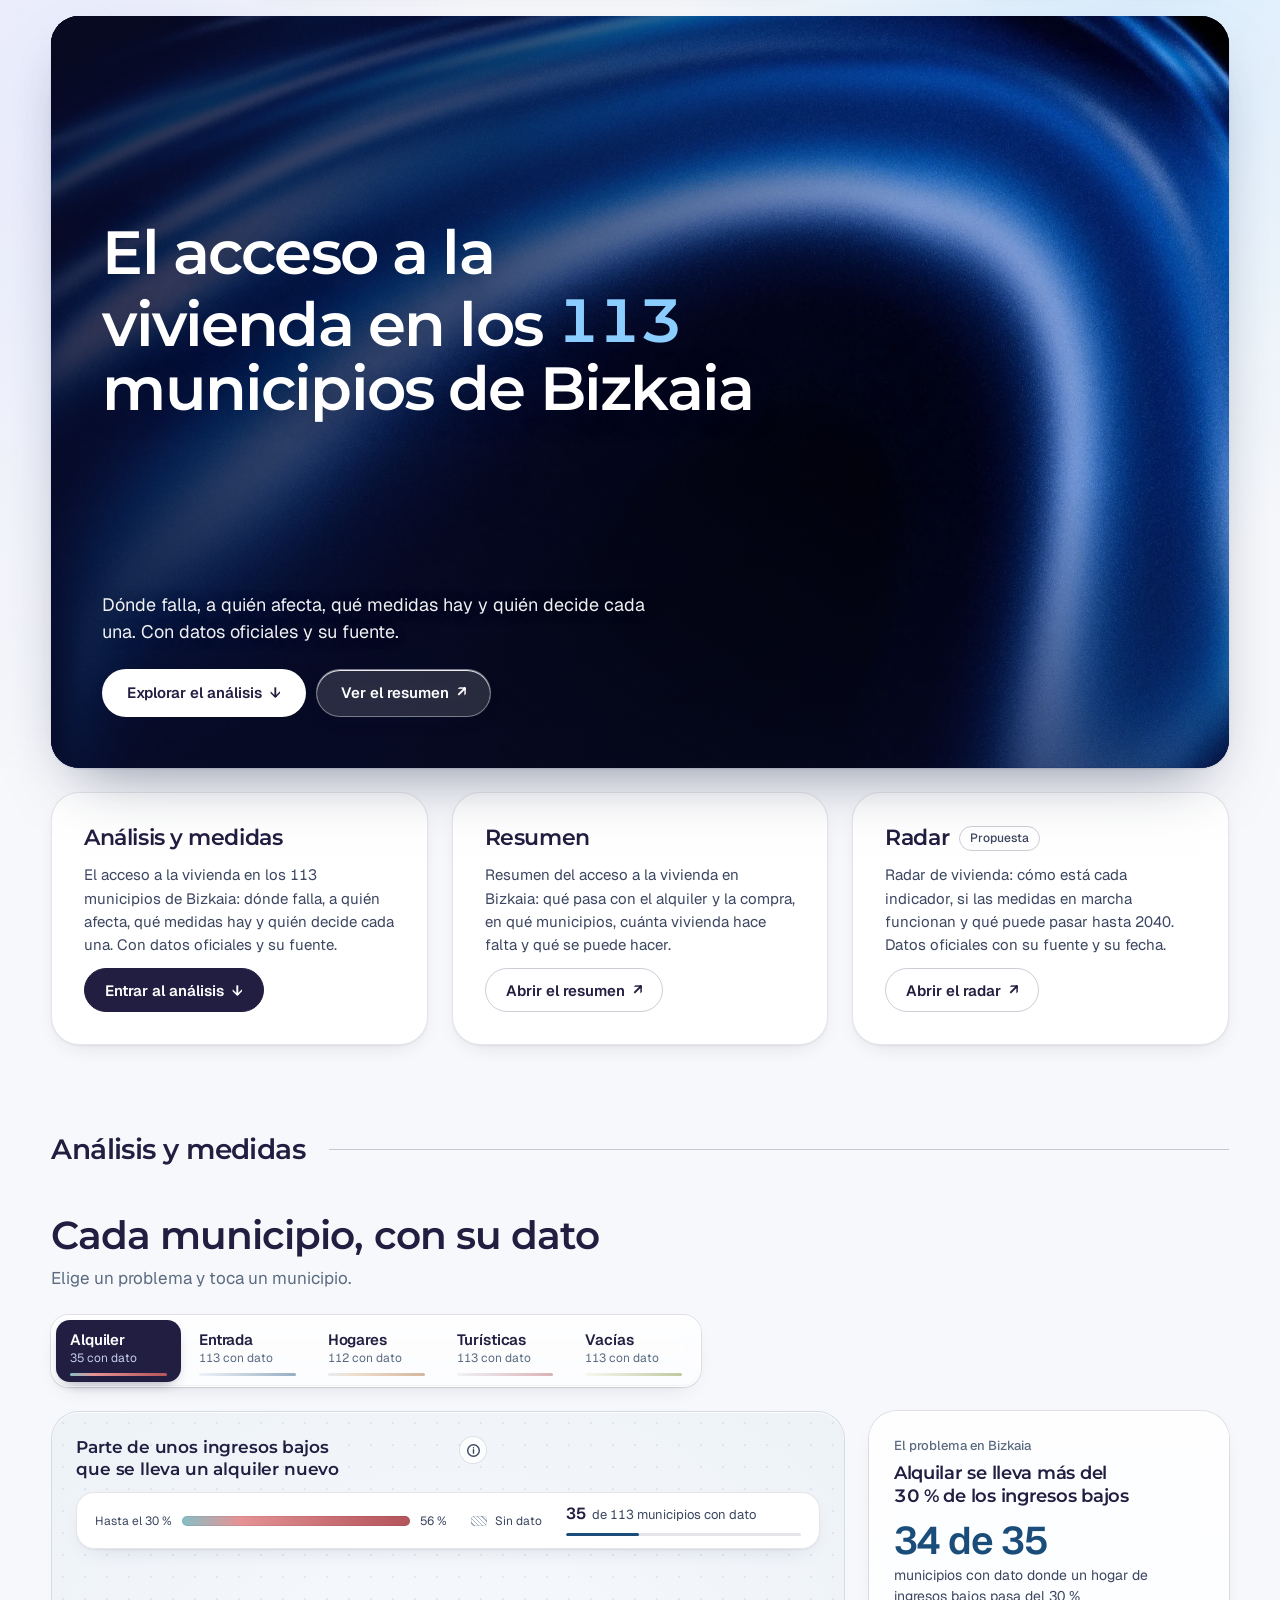
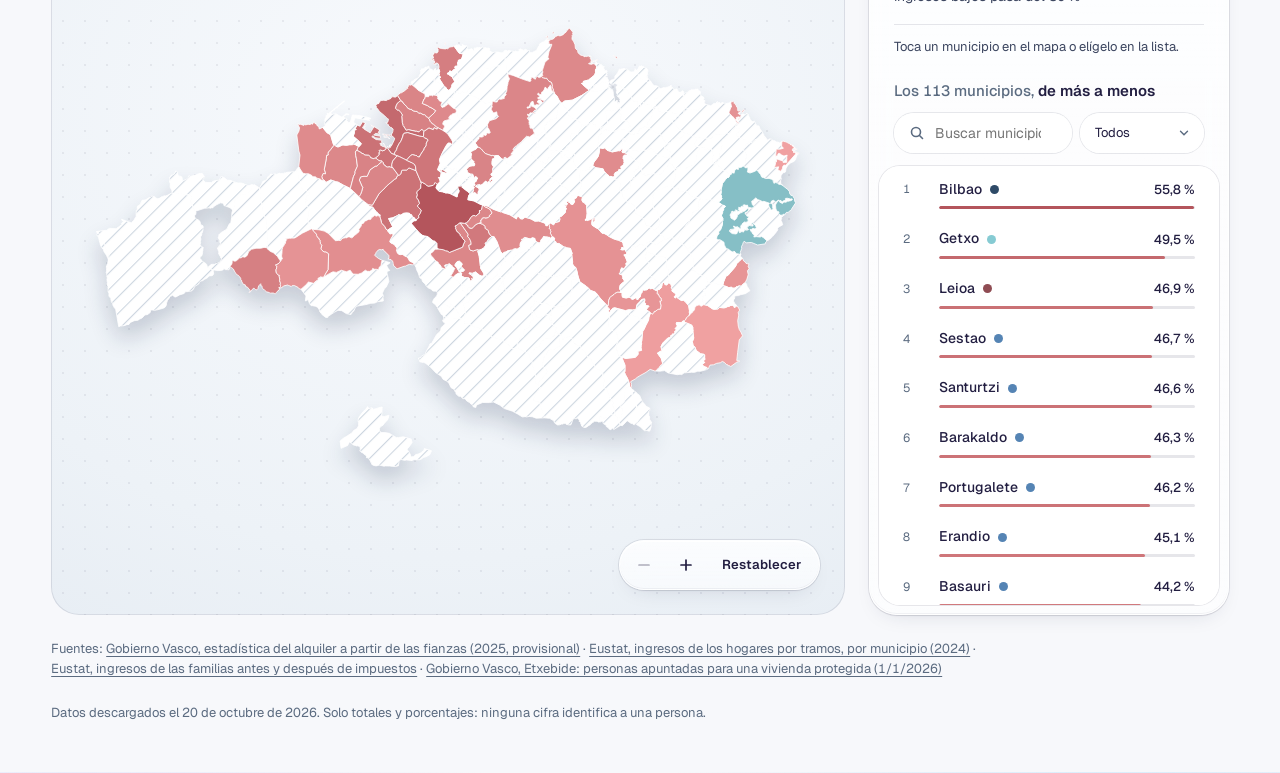
==== commit 9581bfa3: "Los enlaces al Resumen apuntan a la nueva presentacion del Resumen Las puertas del Analisis y las pr" ====
--- a/sprint-03-1/app/index.html
+++ b/sprint-03-1/app/index.html
@@ -47,7 +47,7 @@
     <div class="banda-dcha">
       <ul class="otros-productos" aria-label="Otros productos">
         <li class="otro-resumen"><a class="enlace-ext" href="https://vivienda-bizkaia-presentacion.vercel.app/" target="_blank" rel="noopener">Resumen <span aria-hidden="true">↗</span></a></li>
-        <li><a class="btn vidrio" href="https://alvarolopez-commits.github.io/radar-vivienda-bizkaia/" target="_blank" rel="noopener">Ver el radar <span aria-hidden="true">↗</span></a></li>
+        <li><a class="btn vidrio" href="https://vizcaya-vivienda.vercel.app/" target="_blank" rel="noopener">Ver el radar <span aria-hidden="true">↗</span></a></li>
         <li><button type="button" class="btn vidrio" id="copiar-enlace" title="Copia la dirección de esta consulta (vista, municipios, filtros y supuestos)" data-propuesta>Copiar enlace</button></li>
       </ul>
       <button type="button" class="menu-boton" id="menu-abrir" aria-haspopup="dialog" aria-controls="menu" aria-expanded="false">Menú</button>
@@ -67,7 +67,7 @@
       <h2 id="menu-otros-t">Otros productos</h2>
       <ul>
         <li><a class="enlace-ext" href="https://vivienda-bizkaia-presentacion.vercel.app/" target="_blank" rel="noopener">Resumen <span aria-hidden="true">↗</span></a></li>
-        <li><a class="btn" href="https://alvarolopez-commits.github.io/radar-vivienda-bizkaia/" target="_blank" rel="noopener">Ver el radar <span aria-hidden="true">↗</span></a></li>
+        <li><a class="btn" href="https://vizcaya-vivienda.vercel.app/" target="_blank" rel="noopener">Ver el radar <span aria-hidden="true">↗</span></a></li>
       </ul>
     </section>
     <form method="dialog"><button class="btn cerrar">Cerrar <span aria-hidden="true">×</span></button></form>
@@ -102,7 +102,7 @@
       <article class="puerta">
         <h2 class="puerta-t">Radar <span class="puerta-tag" data-propuesta>Propuesta</span></h2>
         <p class="puerta-d">Radar de vivienda: cómo está cada indicador, si las medidas en marcha funcionan y qué puede pasar hasta 2040. Datos oficiales con su fuente y su fecha.</p>
-        <a class="puerta-a" href="https://alvarolopez-commits.github.io/radar-vivienda-bizkaia/" target="_blank" rel="noopener">Abrir el radar <span aria-hidden="true">↗</span></a>
+        <a class="puerta-a" href="https://vizcaya-vivienda.vercel.app/" target="_blank" rel="noopener">Abrir el radar <span aria-hidden="true">↗</span></a>
       </article>
     </div>
 
